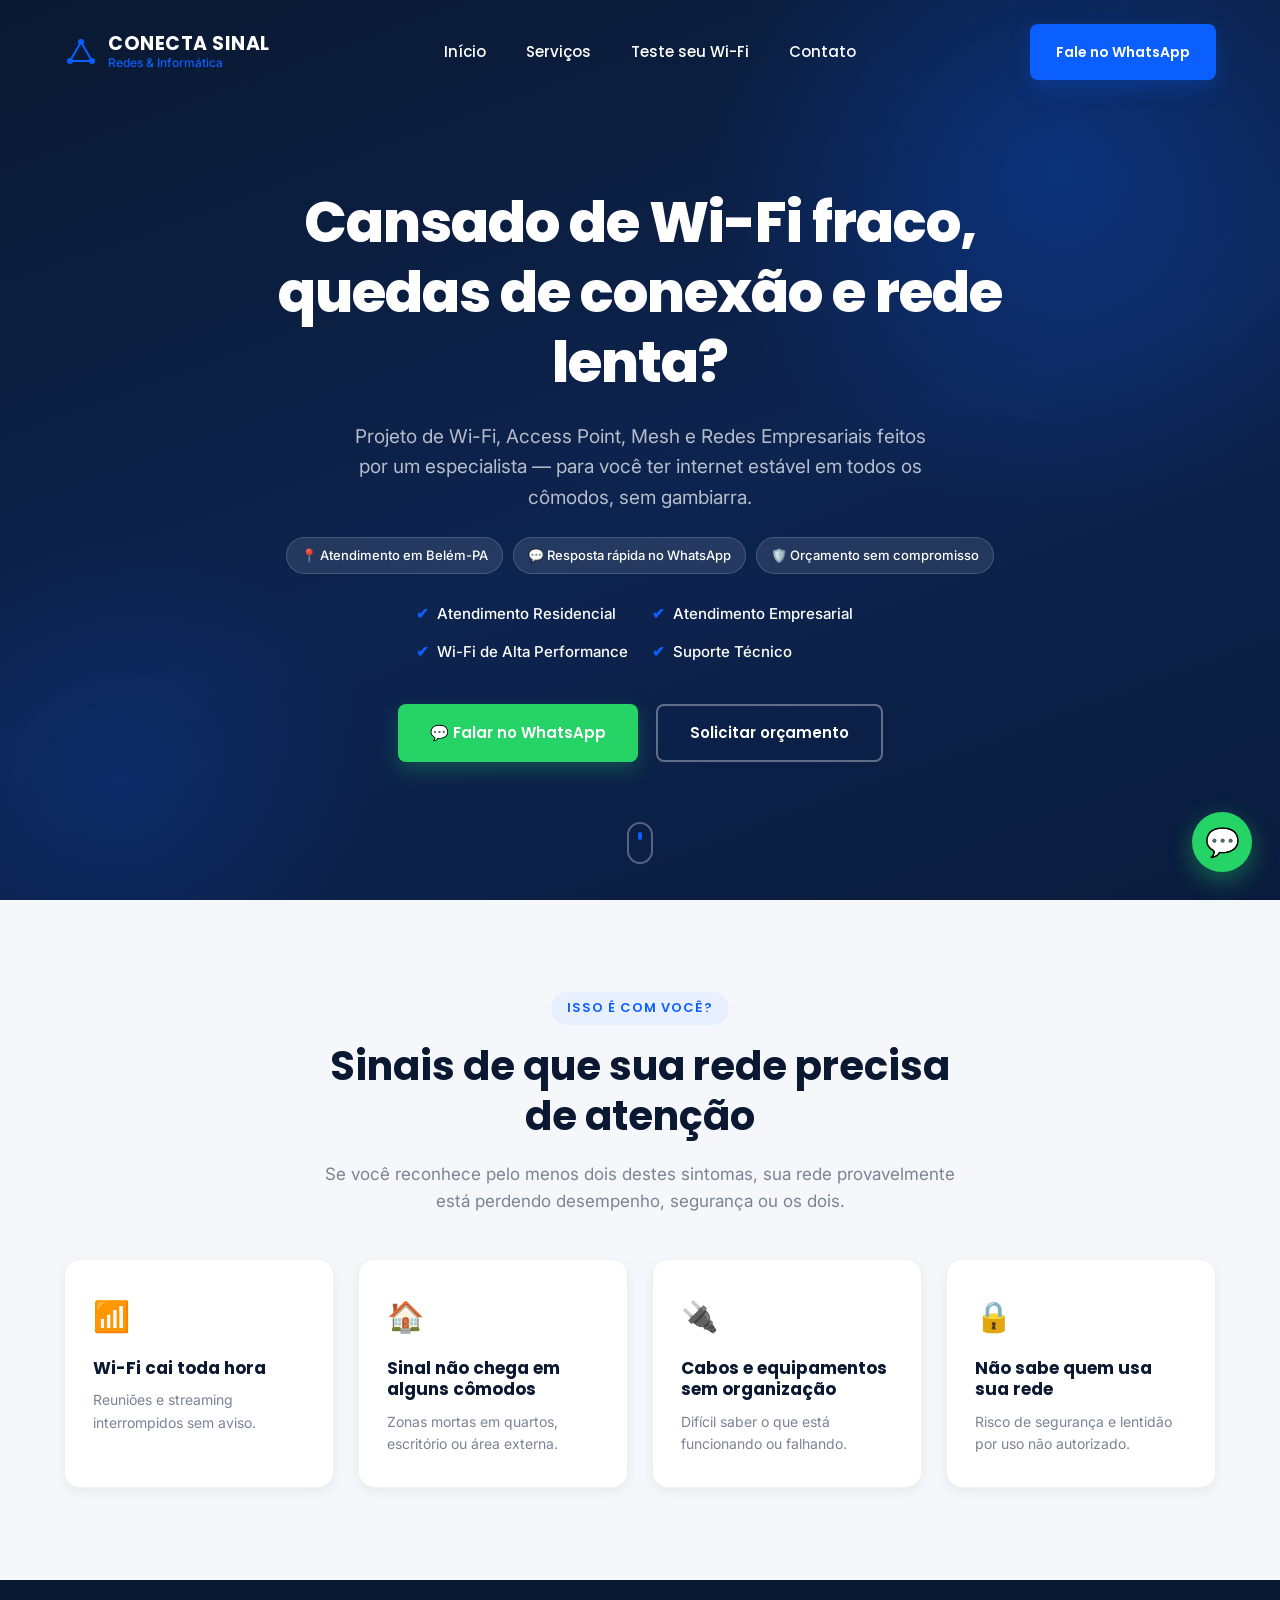
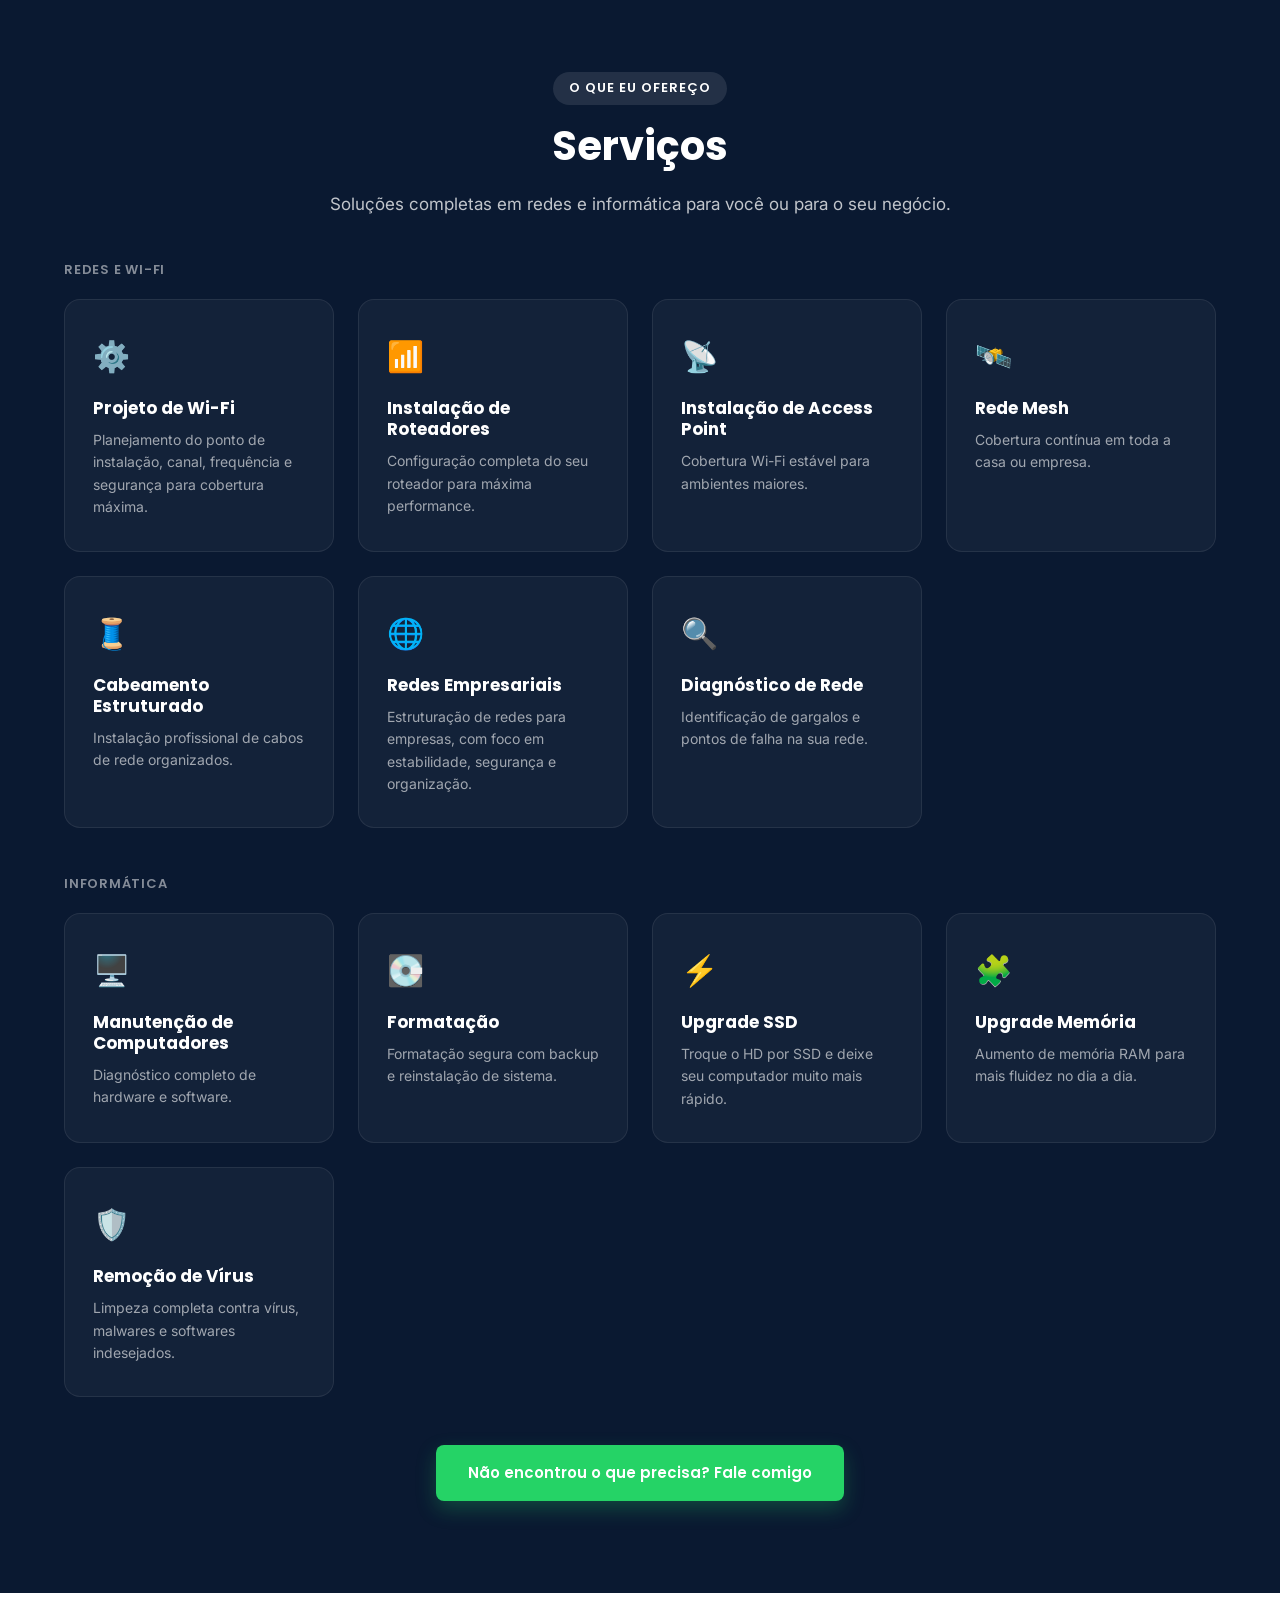
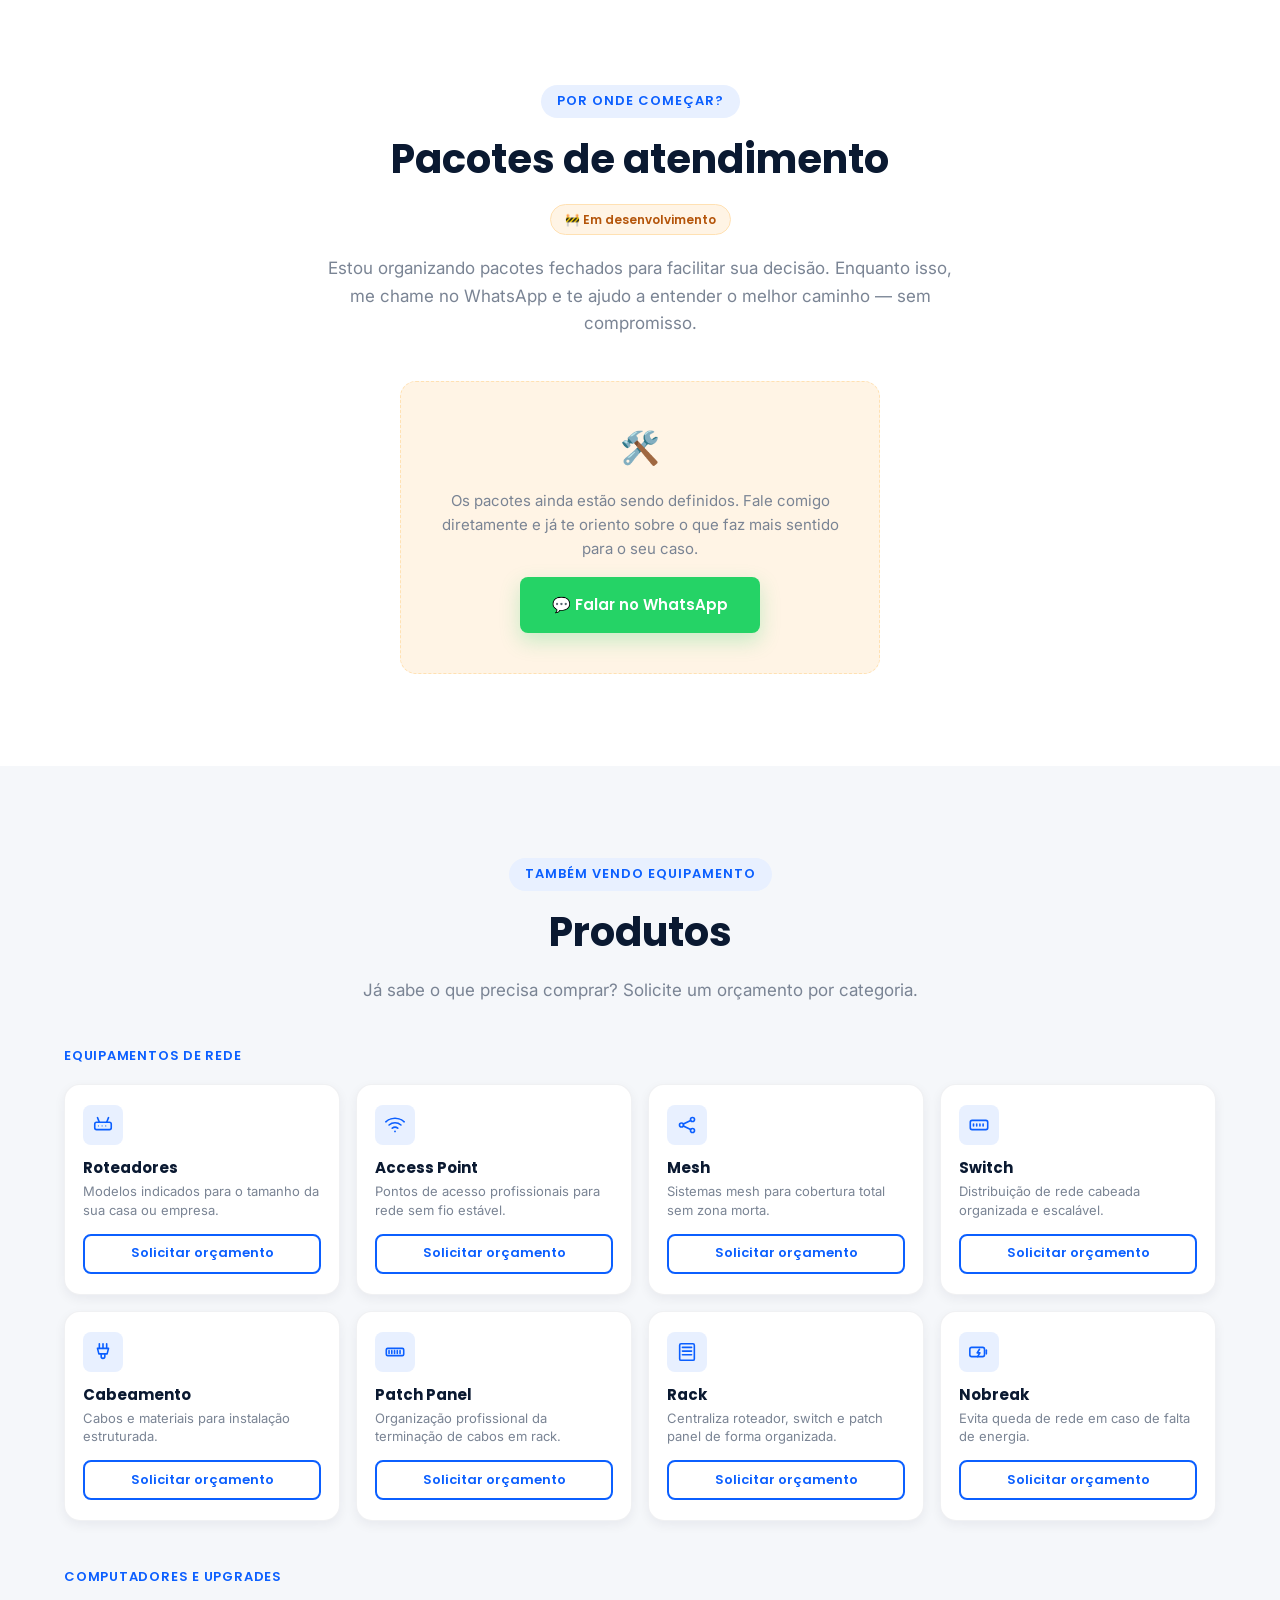
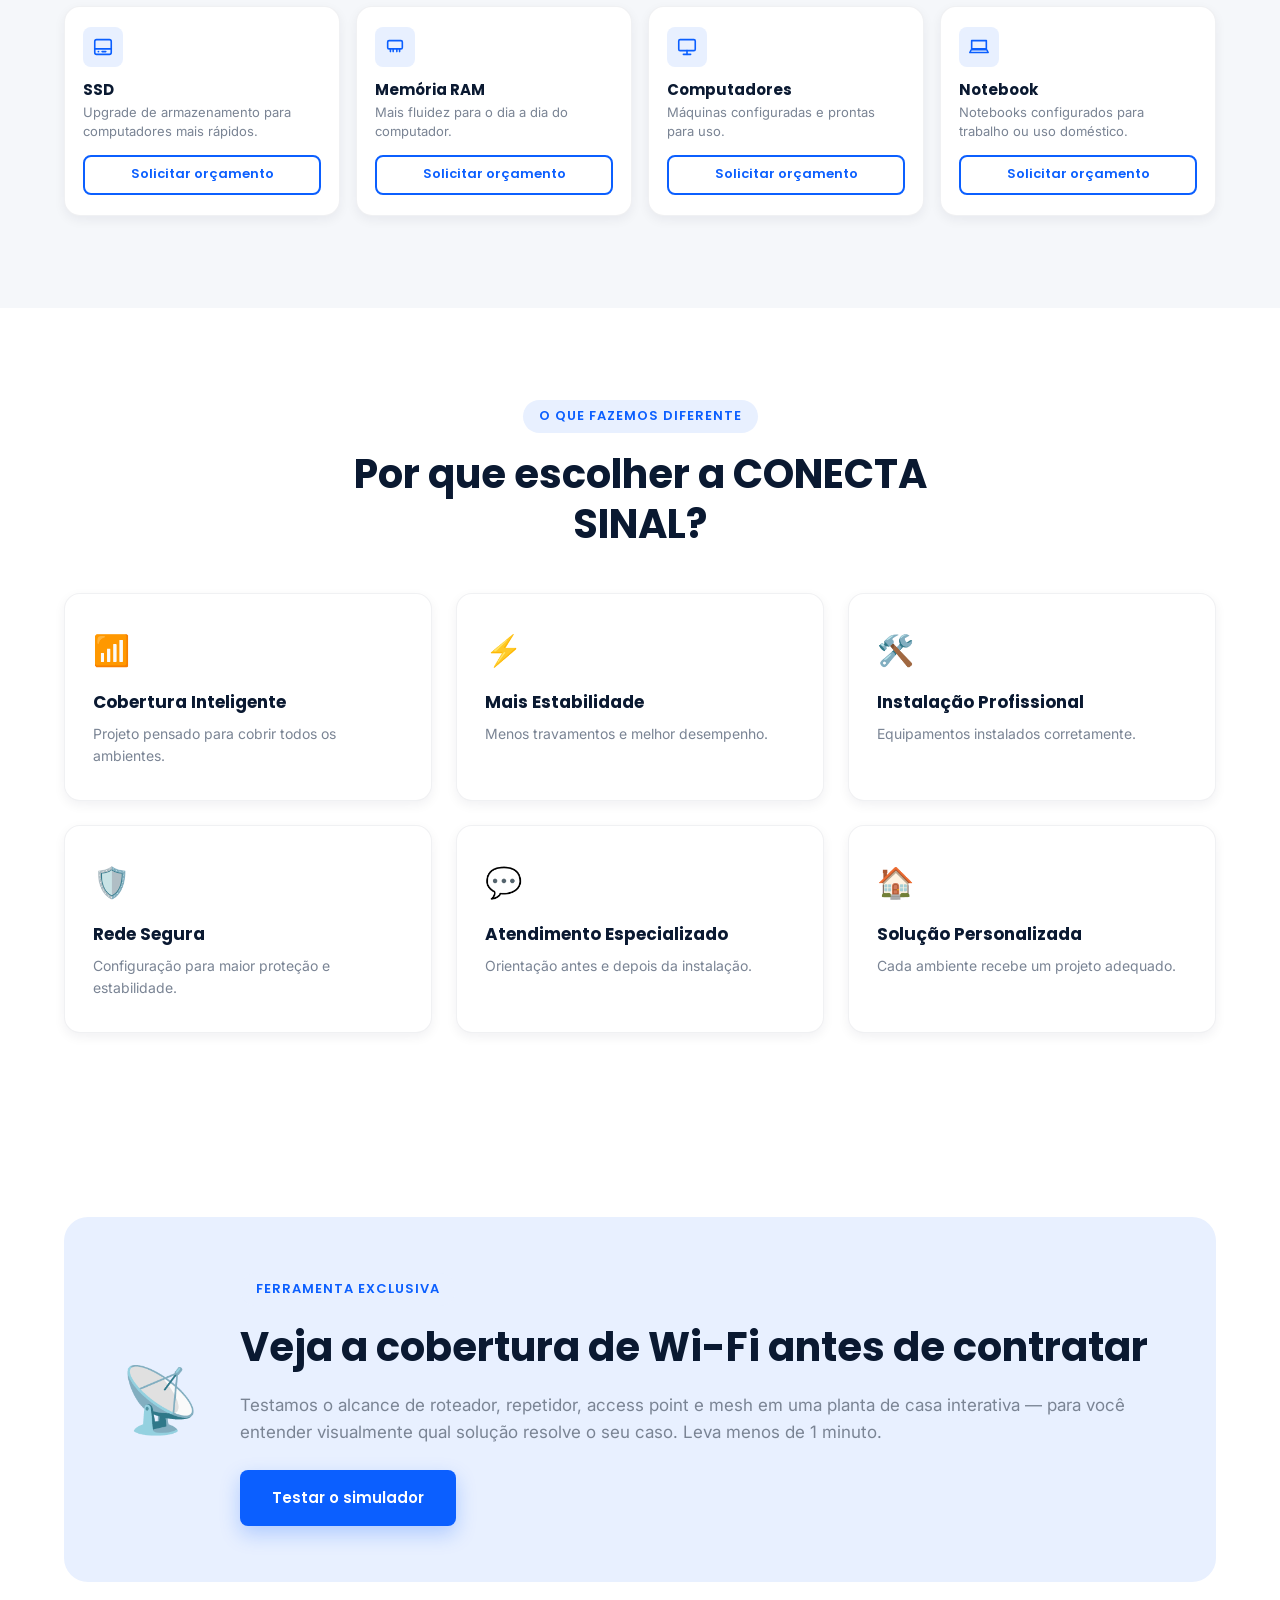
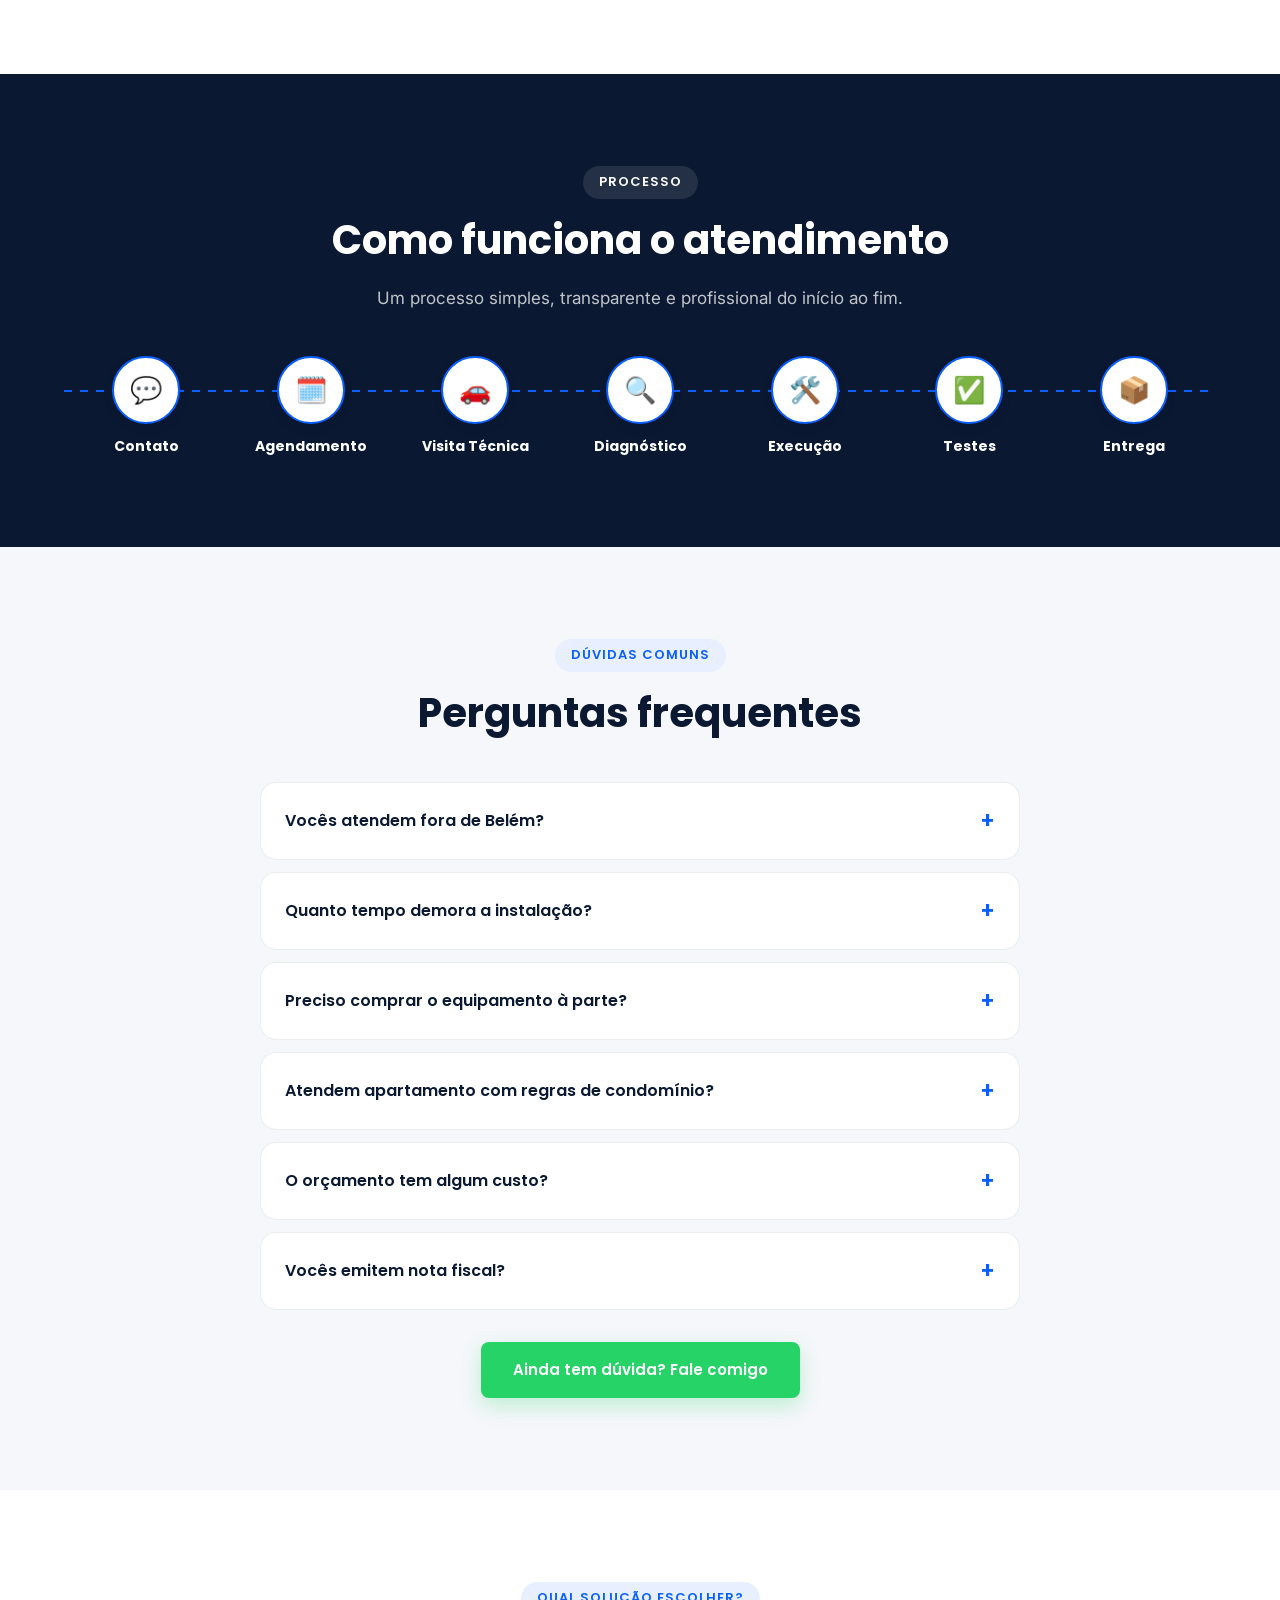
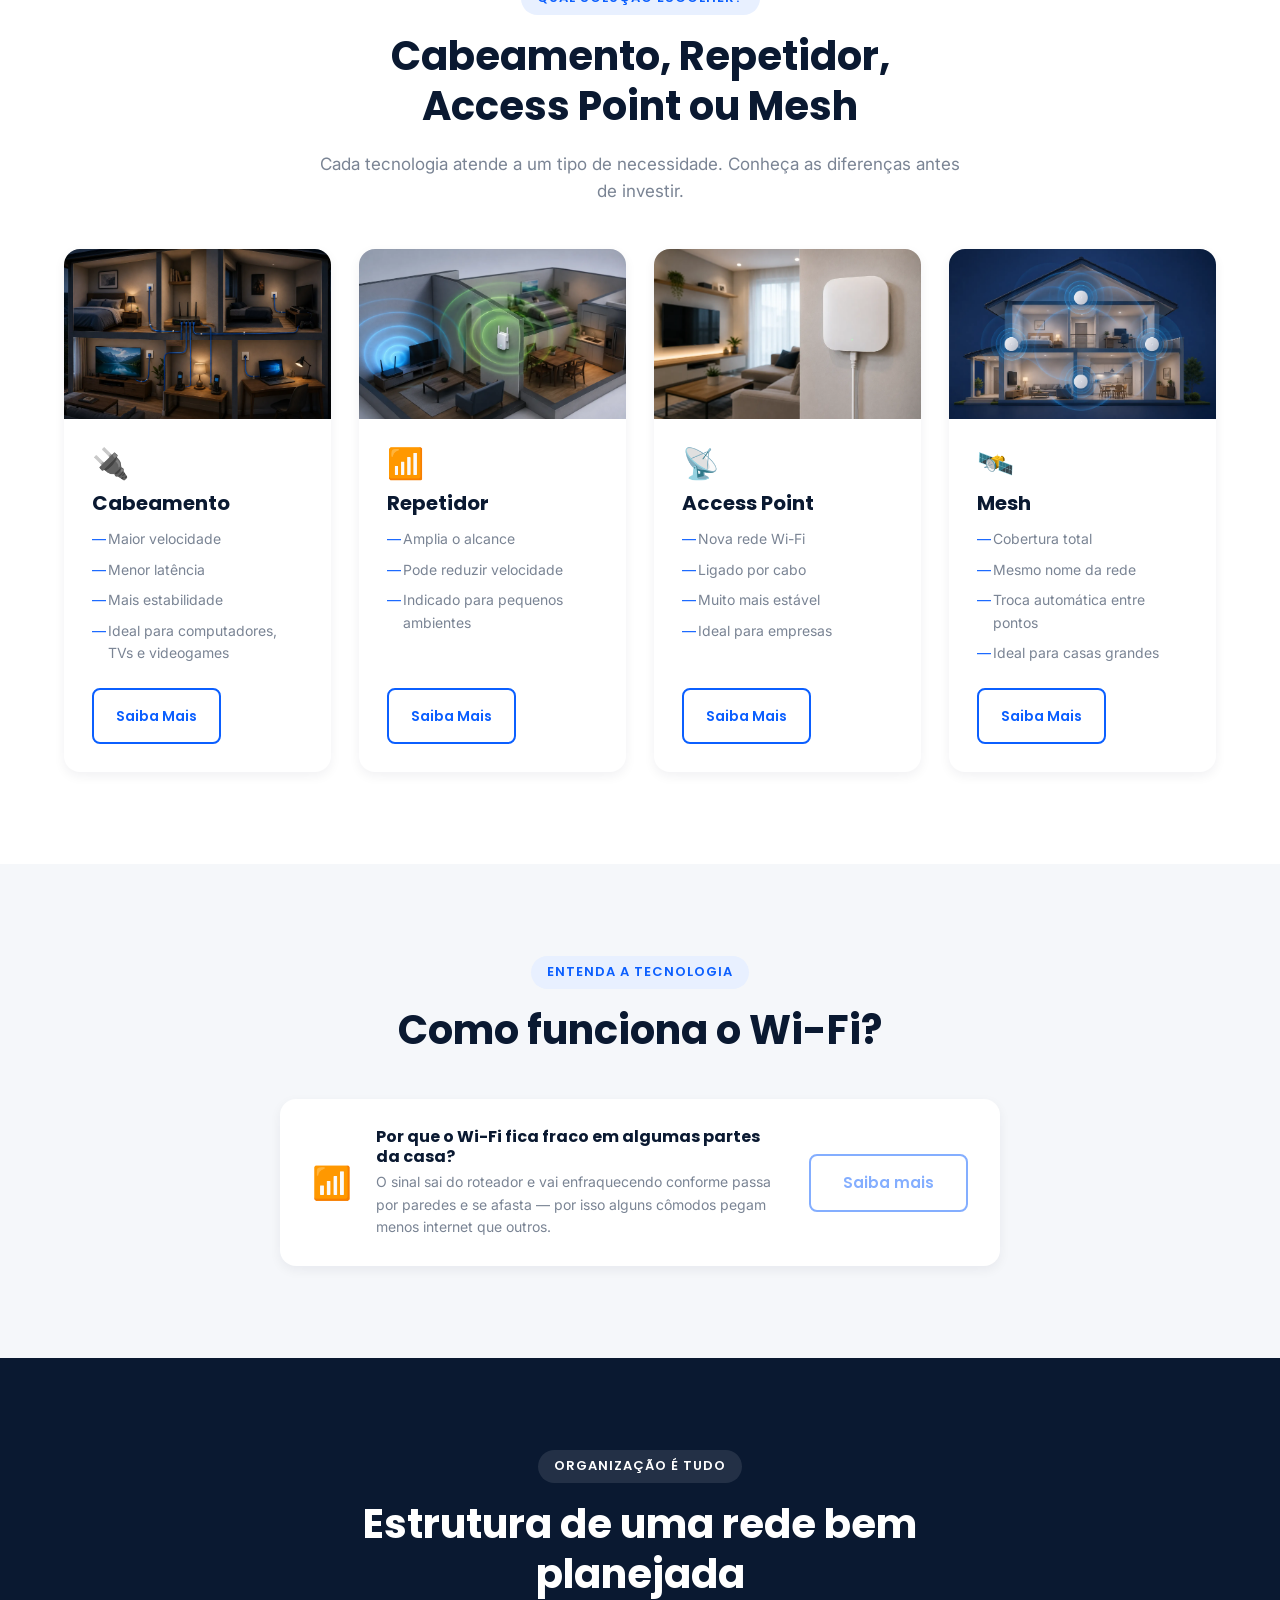
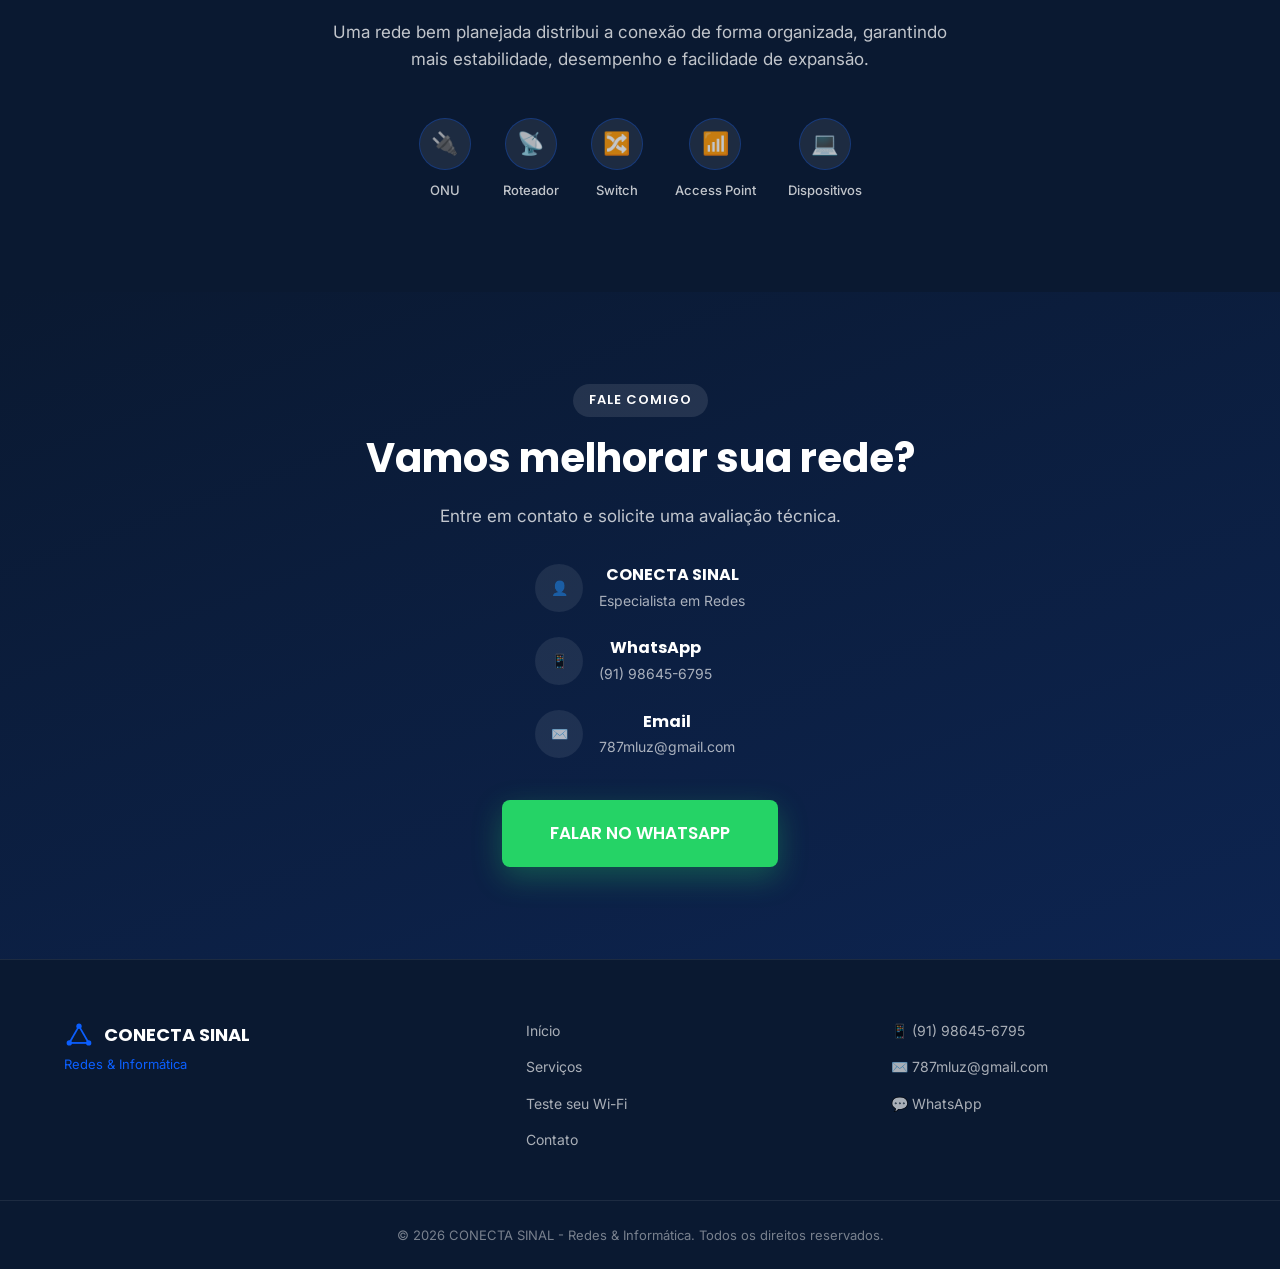
==== index.html @ 0c84793b "Simplifica o texto do card "Como funciona o Wi-Fi" Troca a explicacao tecnica por uma frase direta, " ====
<!DOCTYPE html>
<html lang="pt-BR">
<head>
    <meta charset="UTF-8">
    <meta name="viewport" content="width=device-width, initial-scale=1.0">

    <!-- ===================== SEO BÁSICO ===================== -->
    <title>CONECTA SINAL | Wi-Fi, Redes Empresariais e Cabeamento</title>
    <meta name="description" content="Projeto de Wi-Fi, Access Point, Cabeamento Estruturado, Mesh e Redes Empresariais. Soluções completas em redes e informática para residências e empresas.">
    <meta name="keywords" content="projeto wi-fi, redes empresariais, redes, wi-fi, cabeamento estruturado, access point, mesh, manutenção de computadores, técnico de informática, formatação, upgrade ssd, suporte técnico">
    <meta name="author" content="CONECTA SINAL">
    <link rel="canonical" href="https://matheusluz.com.br/">

    <!-- ===================== OPEN GRAPH ===================== -->
    <meta property="og:type" content="website">
    <meta property="og:title" content="CONECTA SINAL | Redes & Informática">
    <meta property="og:description" content="Redes rápidas, estáveis e seguras. Especialista em Wi-Fi, Cabeamento Estruturado e Manutenção de Computadores.">
    <meta property="og:image" content="img/card-access-point.webp">
    <meta property="og:url" content="https://matheusluz.com.br/">
    <meta property="og:locale" content="pt_BR">

    <!-- ===================== TWITTER CARD ===================== -->
    <meta name="twitter:card" content="summary_large_image">
    <meta name="twitter:title" content="CONECTA SINAL | Redes & Informática">
    <meta name="twitter:description" content="Redes rápidas, estáveis e seguras. Especialista em Wi-Fi, Cabeamento Estruturado e Manutenção de Computadores.">
    <meta name="twitter:image" content="img/card-access-point.webp">

    <!-- ===================== FAVICON ===================== -->
    <link rel="icon" type="image/png" href="img/favicon.png">

    <!-- ===================== FONTES ===================== -->
    <link rel="preconnect" href="https://fonts.googleapis.com">
    <link rel="preconnect" href="https://fonts.gstatic.com" crossorigin>
    <link href="https://fonts.googleapis.com/css2?family=Inter:wght@400;500;600&family=Poppins:wght@500;600;700;800&display=swap" rel="stylesheet">

    <!-- ===================== ESTILOS ===================== -->
    <link rel="stylesheet" href="css/style.css">

    <!-- ===================== SCHEMA.ORG — LOCAL BUSINESS ===================== -->
    <script type="application/ld+json">
    {
        "@context": "https://schema.org",
        "@type": "LocalBusiness",
        "name": "CONECTA SINAL - Redes & Informática",
        "image": "img/card-access-point.webp",
        "description": "Especialista em Redes de Computadores, Wi-Fi, Cabeamento Estruturado e Manutenção de Computadores.",
        "telephone": "+55-91-98645-6795",
        "email": "787mluz@gmail.com",
        "address": {
            "@type": "PostalAddress",
            "addressLocality": "Belém",
            "addressRegion": "PA",
            "addressCountry": "BR"
        },
        "priceRange": "$$",
        "areaServed": "Belém - PA",
        "url": "https://matheusluz.com.br/",
        "hasOfferCatalog": {
            "@type": "OfferCatalog",
            "name": "Serviços",
            "itemListElement": [
                { "@type": "Offer", "itemOffered": { "@type": "Service", "name": "Projeto de Wi-Fi" } },
                { "@type": "Offer", "itemOffered": { "@type": "Service", "name": "Instalação de Access Point" } },
                { "@type": "Offer", "itemOffered": { "@type": "Service", "name": "Cabeamento Estruturado" } },
                { "@type": "Offer", "itemOffered": { "@type": "Service", "name": "Rede Mesh" } },
                { "@type": "Offer", "itemOffered": { "@type": "Service", "name": "Redes Empresariais" } },
                { "@type": "Offer", "itemOffered": { "@type": "Service", "name": "Manutenção de Informática" } }
            ]
        }
    }
    </script>
</head>
<body>

    <!-- ===================== NAVBAR ===================== -->
    <header class="navbar" id="navbar">
        <div class="container navbar__container">
            <a href="#inicio" class="navbar__logo">
                <svg class="navbar__logo-icon" width="34" height="34" viewBox="0 0 34 34" fill="none" xmlns="http://www.w3.org/2000/svg" aria-hidden="true">
                    <circle cx="17" cy="7" r="3" fill="currentColor"/>
                    <circle cx="6" cy="26" r="3" fill="currentColor"/>
                    <circle cx="28" cy="26" r="3" fill="currentColor"/>
                    <line x1="17" y1="7" x2="6" y2="26" stroke="currentColor" stroke-width="2"/>
                    <line x1="17" y1="7" x2="28" y2="26" stroke="currentColor" stroke-width="2"/>
                    <line x1="6" y1="26" x2="28" y2="26" stroke="currentColor" stroke-width="2"/>
                </svg>
                <span class="navbar__logo-text">
                    <span class="navbar__logo-title">CONECTA SINAL</span>
                    <span class="navbar__logo-subtitle">Redes &amp; Informática</span>
                </span>
            </a>

            <nav class="navbar__nav" id="navbar-nav">
                <ul class="navbar__links">
                    <li><a href="#inicio" class="navbar__link">Início</a></li>
                    <li><a href="#servicos" class="navbar__link">Serviços</a></li>
                    <li><a href="simulador-wifi/index.html" target="_blank" rel="noopener" class="navbar__link">Teste seu Wi-Fi</a></li>
                    <li><a href="#contato" class="navbar__link">Contato</a></li>
                </ul>
            </nav>

            <a href="https://wa.me/5591986456795?text=Ol%C3%A1%21%20Vim%20pelo%20site%20da%20CONECTA%20SINAL%20e%20gostaria%20de%20mais%20informa%C3%A7%C3%B5es." target="_blank" rel="noopener" class="btn btn--primary navbar__cta">
                Fale no WhatsApp
            </a>

            <button class="navbar__toggle" id="navbar-toggle" aria-label="Abrir menu" aria-expanded="false">
                <span></span>
                <span></span>
                <span></span>
            </button>
        </div>
    </header>

    <main>

        <!-- ===================== 1. HERO ===================== -->
        <section class="hero" id="inicio">
            <div class="container hero__container">
                <div class="hero__content reveal">
                    <h1 class="hero__title">Cansado de Wi-Fi fraco, quedas de conexão e rede lenta?</h1>
                    <p class="hero__subtitle">
                        Projeto de Wi-Fi, Access Point, Mesh e Redes Empresariais feitos por um
                        especialista — para você ter internet estável em todos os cômodos, sem gambiarra.
                    </p>

                    <ul class="hero__badges">
                        <li>📍 Atendimento em Belém-PA</li>
                        <li>💬 Resposta rápida no WhatsApp</li>
                        <li>🛡️ Orçamento sem compromisso</li>
                    </ul>

                    <ul class="hero__list">
                        <li><span class="icon-check">✔</span> Atendimento Residencial</li>
                        <li><span class="icon-check">✔</span> Atendimento Empresarial</li>
                        <li><span class="icon-check">✔</span> Wi-Fi de Alta Performance</li>
                        <li><span class="icon-check">✔</span> Suporte Técnico</li>
                    </ul>

                    <div class="hero__buttons">
                        <a href="https://wa.me/5591986456795?text=Ol%C3%A1%21%20Vim%20pelo%20site%20e%20gostaria%20de%20solicitar%20um%20or%C3%A7amento%20para%20minha%20rede/Wi-Fi." target="_blank" rel="noopener" class="btn btn--whatsapp">
                            💬 Falar no WhatsApp
                        </a>
                        <a href="https://agenda-pessoal-theta.vercel.app/solicitar-servico" target="_blank" rel="noopener" class="btn btn--outline-light">Solicitar orçamento</a>
                    </div>
                </div>
            </div>

            <div class="hero__scroll-indicator">
                <span></span>
            </div>
        </section>

        <!-- ===================== 2. SINAIS DE QUE SUA REDE PRECISA DE ATENÇÃO ===================== -->
        <section class="section section--gray" id="problemas">
            <div class="container">
                <div class="section__header reveal">
                    <span class="section__tag">Isso é com você?</span>
                    <h2 class="section__title">Sinais de que sua rede precisa de atenção</h2>
                    <p class="section__text">
                        Se você reconhece pelo menos dois destes sintomas, sua rede provavelmente
                        está perdendo desempenho, segurança ou os dois.
                    </p>
                </div>

                <div class="services-grid">
                    <div class="service-card service-card--light reveal">
                        <div class="service-card__icon">📶</div>
                        <h3>Wi-Fi cai toda hora</h3>
                        <p>Reuniões e streaming interrompidos sem aviso.</p>
                    </div>

                    <div class="service-card service-card--light reveal">
                        <div class="service-card__icon">🏠</div>
                        <h3>Sinal não chega em alguns cômodos</h3>
                        <p>Zonas mortas em quartos, escritório ou área externa.</p>
                    </div>

                    <div class="service-card service-card--light reveal">
                        <div class="service-card__icon">🔌</div>
                        <h3>Cabos e equipamentos sem organização</h3>
                        <p>Difícil saber o que está funcionando ou falhando.</p>
                    </div>

                    <div class="service-card service-card--light reveal">
                        <div class="service-card__icon">🔒</div>
                        <h3>Não sabe quem usa sua rede</h3>
                        <p>Risco de segurança e lentidão por uso não autorizado.</p>
                    </div>
                </div>
            </div>
        </section>

        <!-- ===================== 3. SERVIÇOS ===================== -->
        <section class="section section--dark" id="servicos">
            <div class="container">
                <div class="section__header reveal">
                    <span class="section__tag section__tag--light">O que eu ofereço</span>
                    <h2 class="section__title section__title--light">Serviços</h2>
                    <p class="section__text section__text--light">
                        Soluções completas em redes e informática para você ou para o seu negócio.
                    </p>
                </div>

                <h3 class="group-title group-title--light">Redes e Wi-Fi</h3>
                <div class="services-grid">
                    <div class="service-card reveal">
                        <div class="service-card__icon">⚙️</div>
                        <h3>Projeto de Wi-Fi</h3>
                        <p>Planejamento do ponto de instalação, canal, frequência e segurança para cobertura máxima.</p>
                    </div>

                    <div class="service-card reveal">
                        <div class="service-card__icon">📶</div>
                        <h3>Instalação de Roteadores</h3>
                        <p>Configuração completa do seu roteador para máxima performance.</p>
                    </div>

                    <div class="service-card reveal">
                        <div class="service-card__icon">📡</div>
                        <h3>Instalação de Access Point</h3>
                        <p>Cobertura Wi-Fi estável para ambientes maiores.</p>
                    </div>

                    <div class="service-card reveal">
                        <div class="service-card__icon">🛰️</div>
                        <h3>Rede Mesh</h3>
                        <p>Cobertura contínua em toda a casa ou empresa.</p>
                    </div>

                    <div class="service-card reveal">
                        <div class="service-card__icon">🧵</div>
                        <h3>Cabeamento Estruturado</h3>
                        <p>Instalação profissional de cabos de rede organizados.</p>
                    </div>

                    <div class="service-card reveal">
                        <div class="service-card__icon">🌐</div>
                        <h3>Redes Empresariais</h3>
                        <p>Estruturação de redes para empresas, com foco em estabilidade, segurança e organização.</p>
                    </div>

                    <div class="service-card reveal">
                        <div class="service-card__icon">🔍</div>
                        <h3>Diagnóstico de Rede</h3>
                        <p>Identificação de gargalos e pontos de falha na sua rede.</p>
                    </div>
                </div>

                <h3 class="group-title group-title--light">Informática</h3>
                <div class="services-grid">
                    <div class="service-card reveal">
                        <div class="service-card__icon">🖥️</div>
                        <h3>Manutenção de Computadores</h3>
                        <p>Diagnóstico completo de hardware e software.</p>
                    </div>

                    <div class="service-card reveal">
                        <div class="service-card__icon">💽</div>
                        <h3>Formatação</h3>
                        <p>Formatação segura com backup e reinstalação de sistema.</p>
                    </div>

                    <div class="service-card reveal">
                        <div class="service-card__icon">⚡</div>
                        <h3>Upgrade SSD</h3>
                        <p>Troque o HD por SSD e deixe seu computador muito mais rápido.</p>
                    </div>

                    <div class="service-card reveal">
                        <div class="service-card__icon">🧩</div>
                        <h3>Upgrade Memória</h3>
                        <p>Aumento de memória RAM para mais fluidez no dia a dia.</p>
                    </div>

                    <div class="service-card reveal">
                        <div class="service-card__icon">🛡️</div>
                        <h3>Remoção de Vírus</h3>
                        <p>Limpeza completa contra vírus, malwares e softwares indesejados.</p>
                    </div>
                </div>

                <a href="https://wa.me/5591986456795?text=Ol%C3%A1%21%20Vim%20pelo%20site%20da%20CONECTA%20SINAL%20e%20gostaria%20de%20mais%20informa%C3%A7%C3%B5es." target="_blank" rel="noopener" class="btn btn--whatsapp section-cta">Não encontrou o que precisa? Fale comigo</a>
            </div>
        </section>

        <!-- ===================== 4. PACOTES ===================== -->
        <section class="section" id="pacotes">
            <div class="container">
                <div class="section__header reveal">
                    <span class="section__tag">Por onde começar?</span>
                    <h2 class="section__title">Pacotes de atendimento</h2>
                    <span class="badge-wip">🚧 Em desenvolvimento</span>
                    <p class="section__text">
                        Estou organizando pacotes fechados para facilitar sua decisão. Enquanto
                        isso, me chame no WhatsApp e te ajudo a entender o melhor caminho — sem compromisso.
                    </p>
                </div>

                <div class="wip-placeholder reveal">
                    <span class="wip-placeholder__icon">🛠️</span>
                    <p class="wip-placeholder__text">
                        Os pacotes ainda estão sendo definidos. Fale comigo diretamente e já te
                        oriento sobre o que faz mais sentido para o seu caso.
                    </p>
                    <a href="https://wa.me/5591986456795?text=Ol%C3%A1%21%20Vi%20a%20se%C3%A7%C3%A3o%20de%20pacotes%20no%20site%20e%20queria%20entender%20qual%20se%20encaixa%20no%20meu%20caso." target="_blank" rel="noopener" class="btn btn--whatsapp">💬 Falar no WhatsApp</a>
                </div>
            </div>
        </section>

        <!-- ===================== 5. PRODUTOS ===================== -->
        <section class="section section--gray" id="produtos">
            <div class="container">
                <div class="section__header reveal">
                    <span class="section__tag">Também vendo equipamento</span>
                    <h2 class="section__title">Produtos</h2>
                    <p class="section__text">
                        Já sabe o que precisa comprar? Solicite um orçamento por categoria.
                    </p>
                </div>

                <h3 class="group-title">Equipamentos de rede</h3>
                <div class="services-grid products-grid">
                    <div class="service-card service-card--light reveal">
                        <div class="product-icon"><svg viewBox="0 0 24 24" fill="none" stroke="currentColor" stroke-width="1.75" stroke-linecap="round" stroke-linejoin="round" aria-hidden="true"><rect x="3" y="9" width="18" height="8" rx="2"/><line x1="8" y1="9" x2="6" y2="4"/><line x1="16" y1="9" x2="18" y2="4"/><circle cx="7" cy="13" r=".6" fill="currentColor" stroke="none"/><circle cx="11" cy="13" r=".6" fill="currentColor" stroke="none"/><circle cx="15" cy="13" r=".6" fill="currentColor" stroke="none"/></svg></div>
                        <h3>Roteadores</h3>
                        <p>Modelos indicados para o tamanho da sua casa ou empresa.</p>
                        <a href="https://wa.me/5591986456795?text=Ol%C3%A1%21%20Gostaria%20de%20um%20or%C3%A7amento%20para%20Roteadores." target="_blank" rel="noopener" class="btn btn--outline">Solicitar orçamento</a>
                    </div>

                    <div class="service-card service-card--light reveal">
                        <div class="product-icon"><svg viewBox="0 0 24 24" fill="none" stroke="currentColor" stroke-width="1.75" stroke-linecap="round" stroke-linejoin="round" aria-hidden="true"><path d="M2 8.5a15 15 0 0 1 20 0"/><path d="M5.5 12a10 10 0 0 1 13 0"/><path d="M9 15.5a5 5 0 0 1 6 0"/><circle cx="12" cy="19" r="1" fill="currentColor" stroke="none"/></svg></div>
                        <h3>Access Point</h3>
                        <p>Pontos de acesso profissionais para rede sem fio estável.</p>
                        <a href="https://wa.me/5591986456795?text=Ol%C3%A1%21%20Gostaria%20de%20um%20or%C3%A7amento%20para%20Access%20Point." target="_blank" rel="noopener" class="btn btn--outline">Solicitar orçamento</a>
                    </div>

                    <div class="service-card service-card--light reveal">
                        <div class="product-icon"><svg viewBox="0 0 24 24" fill="none" stroke="currentColor" stroke-width="1.75" stroke-linecap="round" stroke-linejoin="round" aria-hidden="true"><circle cx="6" cy="12" r="2.2"/><circle cx="18" cy="6" r="2.2"/><circle cx="18" cy="18" r="2.2"/><line x1="8" y1="11" x2="16" y2="7"/><line x1="8" y1="13" x2="16" y2="17"/></svg></div>
                        <h3>Mesh</h3>
                        <p>Sistemas mesh para cobertura total sem zona morta.</p>
                        <a href="https://wa.me/5591986456795?text=Ol%C3%A1%21%20Gostaria%20de%20um%20or%C3%A7amento%20para%20Mesh." target="_blank" rel="noopener" class="btn btn--outline">Solicitar orçamento</a>
                    </div>

                    <div class="service-card service-card--light reveal">
                        <div class="product-icon"><svg viewBox="0 0 24 24" fill="none" stroke="currentColor" stroke-width="1.75" stroke-linecap="round" stroke-linejoin="round" aria-hidden="true"><rect x="2.5" y="7" width="19" height="10" rx="2"/><line x1="6" y1="11" x2="6" y2="13"/><line x1="9.5" y1="11" x2="9.5" y2="13"/><line x1="13" y1="11" x2="13" y2="13"/><line x1="16.5" y1="11" x2="16.5" y2="13"/></svg></div>
                        <h3>Switch</h3>
                        <p>Distribuição de rede cabeada organizada e escalável.</p>
                        <a href="https://wa.me/5591986456795?text=Ol%C3%A1%21%20Gostaria%20de%20um%20or%C3%A7amento%20para%20Switch." target="_blank" rel="noopener" class="btn btn--outline">Solicitar orçamento</a>
                    </div>

                    <div class="service-card service-card--light reveal">
                        <div class="product-icon"><svg viewBox="0 0 24 24" fill="none" stroke="currentColor" stroke-width="1.75" stroke-linecap="round" stroke-linejoin="round" aria-hidden="true"><path d="M8 3v5M12 3v5M16 3v5"/><path d="M6 8h12l-1.5 6h-9z"/><path d="M10 14v3a2 2 0 0 0 4 0v-3"/></svg></div>
                        <h3>Cabeamento</h3>
                        <p>Cabos e materiais para instalação estruturada.</p>
                        <a href="https://wa.me/5591986456795?text=Ol%C3%A1%21%20Gostaria%20de%20um%20or%C3%A7amento%20para%20Cabeamento." target="_blank" rel="noopener" class="btn btn--outline">Solicitar orçamento</a>
                    </div>

                    <div class="service-card service-card--light reveal">
                        <div class="product-icon"><svg viewBox="0 0 24 24" fill="none" stroke="currentColor" stroke-width="1.75" stroke-linecap="round" stroke-linejoin="round" aria-hidden="true"><rect x="2.5" y="8" width="19" height="8" rx="1.5"/><line x1="5.5" y1="10.5" x2="5.5" y2="13.5"/><line x1="8.5" y1="10.5" x2="8.5" y2="13.5"/><line x1="11.5" y1="10.5" x2="11.5" y2="13.5"/><line x1="14.5" y1="10.5" x2="14.5" y2="13.5"/><line x1="17.5" y1="10.5" x2="17.5" y2="13.5"/></svg></div>
                        <h3>Patch Panel</h3>
                        <p>Organização profissional da terminação de cabos em rack.</p>
                        <a href="https://wa.me/5591986456795?text=Ol%C3%A1%21%20Gostaria%20de%20um%20or%C3%A7amento%20para%20Patch%20Panel." target="_blank" rel="noopener" class="btn btn--outline">Solicitar orçamento</a>
                    </div>

                    <div class="service-card service-card--light reveal">
                        <div class="product-icon"><svg viewBox="0 0 24 24" fill="none" stroke="currentColor" stroke-width="1.75" stroke-linecap="round" stroke-linejoin="round" aria-hidden="true"><rect x="4" y="3" width="16" height="18" rx="1.5"/><line x1="7" y1="7" x2="17" y2="7"/><line x1="7" y1="11" x2="17" y2="11"/><line x1="7" y1="15" x2="17" y2="15"/></svg></div>
                        <h3>Rack</h3>
                        <p>Centraliza roteador, switch e patch panel de forma organizada.</p>
                        <a href="https://wa.me/5591986456795?text=Ol%C3%A1%21%20Gostaria%20de%20um%20or%C3%A7amento%20para%20Rack." target="_blank" rel="noopener" class="btn btn--outline">Solicitar orçamento</a>
                    </div>

                    <div class="service-card service-card--light reveal">
                        <div class="product-icon"><svg viewBox="0 0 24 24" fill="none" stroke="currentColor" stroke-width="1.75" stroke-linecap="round" stroke-linejoin="round" aria-hidden="true"><rect x="2" y="7" width="16" height="10" rx="2"/><line x1="20" y1="10" x2="20" y2="14"/><path d="M12.5 9l-2.5 4h3l-2.5 4"/></svg></div>
                        <h3>Nobreak</h3>
                        <p>Evita queda de rede em caso de falta de energia.</p>
                        <a href="https://wa.me/5591986456795?text=Ol%C3%A1%21%20Gostaria%20de%20um%20or%C3%A7amento%20para%20Nobreak." target="_blank" rel="noopener" class="btn btn--outline">Solicitar orçamento</a>
                    </div>
                </div>

                <h3 class="group-title">Computadores e upgrades</h3>
                <div class="services-grid products-grid">
                    <div class="service-card service-card--light reveal">
                        <div class="product-icon"><svg viewBox="0 0 24 24" fill="none" stroke="currentColor" stroke-width="1.75" stroke-linecap="round" stroke-linejoin="round" aria-hidden="true"><rect x="3" y="4" width="18" height="16" rx="2"/><line x1="3" y1="14" x2="21" y2="14"/><circle cx="7" cy="17" r="1" fill="currentColor" stroke="none"/><line x1="11" y1="17" x2="15" y2="17"/></svg></div>
                        <h3>SSD</h3>
                        <p>Upgrade de armazenamento para computadores mais rápidos.</p>
                        <a href="https://wa.me/5591986456795?text=Ol%C3%A1%21%20Gostaria%20de%20um%20or%C3%A7amento%20para%20SSD." target="_blank" rel="noopener" class="btn btn--outline">Solicitar orçamento</a>
                    </div>

                    <div class="service-card service-card--light reveal">
                        <div class="product-icon"><svg viewBox="0 0 24 24" fill="none" stroke="currentColor" stroke-width="1.75" stroke-linecap="round" stroke-linejoin="round" aria-hidden="true"><rect x="4" y="5" width="16" height="9" rx="1.5"/><line x1="7" y1="14" x2="7" y2="17"/><line x1="10" y1="14" x2="10" y2="17"/><line x1="14" y1="14" x2="14" y2="17"/><line x1="17" y1="14" x2="17" y2="17"/></svg></div>
                        <h3>Memória RAM</h3>
                        <p>Mais fluidez para o dia a dia do computador.</p>
                        <a href="https://wa.me/5591986456795?text=Ol%C3%A1%21%20Gostaria%20de%20um%20or%C3%A7amento%20para%20Mem%C3%B3ria%20RAM." target="_blank" rel="noopener" class="btn btn--outline">Solicitar orçamento</a>
                    </div>

                    <div class="service-card service-card--light reveal">
                        <div class="product-icon"><svg viewBox="0 0 24 24" fill="none" stroke="currentColor" stroke-width="1.75" stroke-linecap="round" stroke-linejoin="round" aria-hidden="true"><rect x="3" y="4" width="18" height="12" rx="1.5"/><line x1="8" y1="20" x2="16" y2="20"/><line x1="12" y1="16" x2="12" y2="20"/></svg></div>
                        <h3>Computadores</h3>
                        <p>Máquinas configuradas e prontas para uso.</p>
                        <a href="https://wa.me/5591986456795?text=Ol%C3%A1%21%20Gostaria%20de%20um%20or%C3%A7amento%20para%20Computadores." target="_blank" rel="noopener" class="btn btn--outline">Solicitar orçamento</a>
                    </div>

                    <div class="service-card service-card--light reveal">
                        <div class="product-icon"><svg viewBox="0 0 24 24" fill="none" stroke="currentColor" stroke-width="1.75" stroke-linecap="round" stroke-linejoin="round" aria-hidden="true"><path d="M4 5h16v9H4z"/><path d="M2 18h20l-1.5-3h-17z"/></svg></div>
                        <h3>Notebook</h3>
                        <p>Notebooks configurados para trabalho ou uso doméstico.</p>
                        <a href="https://wa.me/5591986456795?text=Ol%C3%A1%21%20Gostaria%20de%20um%20or%C3%A7amento%20para%20Notebook." target="_blank" rel="noopener" class="btn btn--outline">Solicitar orçamento</a>
                    </div>
                </div>
            </div>
        </section>

        <!-- ===================== 6. DIFERENCIAIS ===================== -->
        <section class="section" id="diferenciais">
            <div class="container">
                <div class="section__header reveal">
                    <span class="section__tag">O que fazemos diferente</span>
                    <h2 class="section__title">Por que escolher a CONECTA SINAL?</h2>
                </div>

                <div class="services-grid services-grid--3">
                    <div class="service-card service-card--light reveal">
                        <div class="service-card__icon">📶</div>
                        <h3>Cobertura Inteligente</h3>
                        <p>Projeto pensado para cobrir todos os ambientes.</p>
                    </div>

                    <div class="service-card service-card--light reveal">
                        <div class="service-card__icon">⚡</div>
                        <h3>Mais Estabilidade</h3>
                        <p>Menos travamentos e melhor desempenho.</p>
                    </div>

                    <div class="service-card service-card--light reveal">
                        <div class="service-card__icon">🛠️</div>
                        <h3>Instalação Profissional</h3>
                        <p>Equipamentos instalados corretamente.</p>
                    </div>

                    <div class="service-card service-card--light reveal">
                        <div class="service-card__icon">🛡️</div>
                        <h3>Rede Segura</h3>
                        <p>Configuração para maior proteção e estabilidade.</p>
                    </div>

                    <div class="service-card service-card--light reveal">
                        <div class="service-card__icon">💬</div>
                        <h3>Atendimento Especializado</h3>
                        <p>Orientação antes e depois da instalação.</p>
                    </div>

                    <div class="service-card service-card--light reveal">
                        <div class="service-card__icon">🏠</div>
                        <h3>Solução Personalizada</h3>
                        <p>Cada ambiente recebe um projeto adequado.</p>
                    </div>
                </div>
            </div>
        </section>

        <!-- ===================== 7. TESTE SEU WI-FI (VITRINE DO SIMULADOR) ===================== -->
        <!-- A ferramenta em si vive em simulador-wifi/ e não foi alterada. -->
        <section class="section" id="teste-wifi">
            <div class="container">
                <div class="simulator-banner reveal">
                    <div class="simulator-banner__icon">📡</div>
                    <div class="simulator-banner__content">
                        <span class="section__tag">Ferramenta exclusiva</span>
                        <h2 class="section__title">Veja a cobertura de Wi-Fi antes de contratar</h2>
                        <p class="section__text">
                            Testamos o alcance de roteador, repetidor, access point e mesh em uma
                            planta de casa interativa — para você entender visualmente qual solução
                            resolve o seu caso. Leva menos de 1 minuto.
                        </p>
                        <a href="simulador-wifi/index.html" target="_blank" rel="noopener" class="btn btn--primary">Testar o simulador</a>
                    </div>
                </div>
            </div>
        </section>

        <!-- ===================== 8. COMO FUNCIONA O ATENDIMENTO ===================== -->
        <section class="section section--dark" id="atendimento">
            <div class="container">
                <div class="section__header reveal">
                    <span class="section__tag section__tag--light">Processo</span>
                    <h2 class="section__title section__title--light">Como funciona o atendimento</h2>
                    <p class="section__text section__text--light">Um processo simples, transparente e profissional do início ao fim.</p>
                </div>

                <div class="timeline">
                    <div class="timeline__item reveal">
                        <div class="timeline__icon">💬</div>
                        <h3>Contato</h3>
                    </div>
                    <div class="timeline__item reveal">
                        <div class="timeline__icon">🗓️</div>
                        <h3>Agendamento</h3>
                    </div>
                    <div class="timeline__item reveal">
                        <div class="timeline__icon">🚗</div>
                        <h3>Visita Técnica</h3>
                    </div>
                    <div class="timeline__item reveal">
                        <div class="timeline__icon">🔍</div>
                        <h3>Diagnóstico</h3>
                    </div>
                    <div class="timeline__item reveal">
                        <div class="timeline__icon">🛠️</div>
                        <h3>Execução</h3>
                    </div>
                    <div class="timeline__item reveal">
                        <div class="timeline__icon">✅</div>
                        <h3>Testes</h3>
                    </div>
                    <div class="timeline__item reveal">
                        <div class="timeline__icon">📦</div>
                        <h3>Entrega</h3>
                    </div>
                </div>
            </div>
        </section>

        <!-- ===================== 9. PERGUNTAS FREQUENTES ===================== -->
        <section class="section section--gray" id="faq">
            <div class="container">
                <div class="section__header reveal">
                    <span class="section__tag">Dúvidas comuns</span>
                    <h2 class="section__title">Perguntas frequentes</h2>
                </div>

                <div class="faq-list reveal">
                    <details class="faq-item">
                        <summary>Vocês atendem fora de Belém?</summary>
                        <p>Atendo Belém e região. Me chame no WhatsApp informando seu bairro ou cidade que confirmo o atendimento para o seu endereço.</p>
                    </details>

                    <details class="faq-item">
                        <summary>Quanto tempo demora a instalação?</summary>
                        <p>O prazo varia conforme o tamanho do projeto. No diagnóstico inicial você recebe uma estimativa exata para o seu caso.</p>
                    </details>

                    <details class="faq-item">
                        <summary>Preciso comprar o equipamento à parte?</summary>
                        <p>Depende do pacote escolhido. No orçamento, deixo claro o que está incluso e o que é opcional, sem surpresas.</p>
                    </details>

                    <details class="faq-item">
                        <summary>Atendem apartamento com regras de condomínio?</summary>
                        <p>Sim — coordeno com a portaria ou síndico quando necessário para a visita e a instalação.</p>
                    </details>

                    <details class="faq-item">
                        <summary>O orçamento tem algum custo?</summary>
                        <p>Não, a avaliação inicial é sem compromisso.</p>
                    </details>

                    <details class="faq-item">
                        <summary>Vocês emitem nota fiscal?</summary>
                        <p>Consulte a emissão de nota fiscal diretamente comigo no momento do orçamento.</p>
                    </details>
                </div>

                <a href="https://wa.me/5591986456795?text=Ol%C3%A1%21%20Ainda%20tenho%20uma%20d%C3%BAvida%20que%20n%C3%A3o%20estava%20no%20site." target="_blank" rel="noopener" class="btn btn--whatsapp section-cta" style="margin-top:32px;">Ainda tem dúvida? Fale comigo</a>
            </div>
        </section>

        <!-- ===================== 12. CABEAMENTO x REPETIDOR x ACCESS POINT x MESH ===================== -->
        <section class="section" id="comparativo">
            <div class="container">
                <div class="section__header reveal">
                    <span class="section__tag">Qual solução escolher?</span>
                    <h2 class="section__title">Cabeamento, Repetidor, Access Point ou Mesh</h2>
                    <p class="section__text">
                        Cada tecnologia atende a um tipo de necessidade. Conheça as diferenças antes de investir.
                    </p>
                </div>

                <div class="compare-grid">

                    <article class="compare-card reveal">
                        <div class="compare-card__image">
                            <img src="img/card-cabeamento.webp" alt="Cabeamento de rede estruturado distribuído pelos cômodos da casa" width="1536" height="1024" loading="lazy">
                        </div>
                        <div class="compare-card__icon">🔌</div>
                        <h3 class="compare-card__title">Cabeamento</h3>
                        <ul class="compare-card__list">
                            <li>Maior velocidade</li>
                            <li>Menor latência</li>
                            <li>Mais estabilidade</li>
                            <li>Ideal para computadores, TVs e videogames</li>
                        </ul>
                        <button type="button" class="btn btn--outline compare-card__btn" data-modal-target="cabeamento">Saiba Mais</button>
                    </article>

                    <article class="compare-card reveal">
                        <div class="compare-card__image">
                            <img src="img/card-repetidor.webp" alt="Repetidor de sinal Wi-Fi ampliando a cobertura pela casa" width="1536" height="1024" loading="lazy">
                        </div>
                        <div class="compare-card__icon">📶</div>
                        <h3 class="compare-card__title">Repetidor</h3>
                        <ul class="compare-card__list">
                            <li>Amplia o alcance</li>
                            <li>Pode reduzir velocidade</li>
                            <li>Indicado para pequenos ambientes</li>
                        </ul>
                        <button type="button" class="btn btn--outline compare-card__btn" data-modal-target="repetidor">Saiba Mais</button>
                    </article>

                    <article class="compare-card reveal">
                        <div class="compare-card__image">
                            <img src="img/card-access-point.webp" alt="Access Point profissional instalado na parede" width="1536" height="1024" loading="lazy">
                        </div>
                        <div class="compare-card__icon">📡</div>
                        <h3 class="compare-card__title">Access Point</h3>
                        <ul class="compare-card__list">
                            <li>Nova rede Wi-Fi</li>
                            <li>Ligado por cabo</li>
                            <li>Muito mais estável</li>
                            <li>Ideal para empresas</li>
                        </ul>
                        <button type="button" class="btn btn--outline compare-card__btn" data-modal-target="access-point">Saiba Mais</button>
                    </article>

                    <article class="compare-card reveal">
                        <div class="compare-card__image">
                            <img src="img/card-mesh.webp" alt="Sistema de rede Mesh cobrindo toda a casa com múltiplos pontos" width="1536" height="1024" loading="lazy">
                        </div>
                        <div class="compare-card__icon">🛰️</div>
                        <h3 class="compare-card__title">Mesh</h3>
                        <ul class="compare-card__list">
                            <li>Cobertura total</li>
                            <li>Mesmo nome da rede</li>
                            <li>Troca automática entre pontos</li>
                            <li>Ideal para casas grandes</li>
                        </ul>
                        <button type="button" class="btn btn--outline compare-card__btn" data-modal-target="mesh">Saiba Mais</button>
                    </article>

                </div>
            </div>
        </section>

        <!-- ===================== 13. COMO FUNCIONA O WI-FI ===================== -->
        <section class="section section--gray" id="wifi">
            <div class="container">
                <div class="section__header reveal">
                    <span class="section__tag">Entenda a tecnologia</span>
                    <h2 class="section__title">Como funciona o Wi-Fi?</h2>
                </div>

                <div class="edu-card reveal">
                    <div class="edu-card__icon">📶</div>
                    <div class="edu-card__content">
                        <h3>Por que o Wi-Fi fica fraco em algumas partes da casa?</h3>
                        <p>O sinal sai do roteador e vai enfraquecendo conforme passa por paredes e se afasta — por isso alguns cômodos pegam menos internet que outros.</p>
                    </div>
                    <button type="button" class="btn btn--outline edu-card__btn" disabled title="Conteúdo completo em breve, no blog">Saiba mais</button>
                </div>
            </div>
        </section>

        <!-- ===================== 14. ESTRUTURA DE UMA REDE ===================== -->
        <section class="section section--dark" id="estrutura">
            <div class="container">
                <div class="section__header reveal">
                    <span class="section__tag section__tag--light">Organização é tudo</span>
                    <h2 class="section__title section__title--light">Estrutura de uma rede bem planejada</h2>
                    <p class="section__text section__text--light">
                        Uma rede bem planejada distribui a conexão de forma organizada, garantindo mais
                        estabilidade, desempenho e facilidade de expansão.
                    </p>
                </div>

                <ul class="structure-icons reveal">
                    <li><span class="structure-icons__icon">🔌</span>ONU</li>
                    <li><span class="structure-icons__icon">📡</span>Roteador</li>
                    <li><span class="structure-icons__icon">🔀</span>Switch</li>
                    <li><span class="structure-icons__icon">📶</span>Access Point</li>
                    <li><span class="structure-icons__icon">💻</span>Dispositivos</li>
                </ul>
            </div>
        </section>

        <!-- ===================== 15. CONTATO ===================== -->
        <section class="section contact" id="contato">
            <div class="container contact__container">
                <div class="contact__content reveal">
                    <span class="section__tag section__tag--light">Fale comigo</span>
                    <h2 class="section__title section__title--light">Vamos melhorar sua rede?</h2>
                    <p class="section__text section__text--light">
                        Entre em contato e solicite uma avaliação técnica.
                    </p>

                    <ul class="contact__info">
                        <li>
                            <span class="contact__info-icon">👤</span>
                            <div>
                                <strong>CONECTA SINAL</strong>
                                <span>Especialista em Redes</span>
                            </div>
                        </li>
                        <li>
                            <span class="contact__info-icon">📱</span>
                            <div>
                                <strong>WhatsApp</strong>
                                <span>(91) 98645-6795</span>
                            </div>
                        </li>
                        <li>
                            <span class="contact__info-icon">✉️</span>
                            <div>
                                <strong>Email</strong>
                                <span>787mluz@gmail.com</span>
                            </div>
                        </li>
                    </ul>

                    <a href="https://wa.me/5591986456795?text=Ol%C3%A1%21%20Vim%20pelo%20site%20da%20CONECTA%20SINAL%20e%20gostaria%20de%20solicitar%20uma%20avalia%C3%A7%C3%A3o%20t%C3%A9cnica%20da%20minha%20rede." target="_blank" rel="noopener" class="btn btn--whatsapp-lg">
                        FALAR NO WHATSAPP
                    </a>
                </div>
            </div>
        </section>

    </main>

    <!-- ===================== RODAPÉ ===================== -->
    <footer class="footer">
        <div class="container footer__container">
            <div class="footer__brand">
                <div class="footer__brand-row">
                    <svg class="footer__logo-icon" width="30" height="30" viewBox="0 0 34 34" fill="none" xmlns="http://www.w3.org/2000/svg" aria-hidden="true">
                        <circle cx="17" cy="7" r="3" fill="currentColor"/>
                        <circle cx="6" cy="26" r="3" fill="currentColor"/>
                        <circle cx="28" cy="26" r="3" fill="currentColor"/>
                        <line x1="17" y1="7" x2="6" y2="26" stroke="currentColor" stroke-width="2"/>
                        <line x1="17" y1="7" x2="28" y2="26" stroke="currentColor" stroke-width="2"/>
                        <line x1="6" y1="26" x2="28" y2="26" stroke="currentColor" stroke-width="2"/>
                    </svg>
                    <span class="footer__logo">CONECTA SINAL</span>
                </div>
                <span class="footer__logo-subtitle">Redes &amp; Informática</span>
            </div>

            <nav class="footer__links">
                <a href="#inicio">Início</a>
                <a href="#servicos">Serviços</a>
                <a href="simulador-wifi/index.html" target="_blank" rel="noopener">Teste seu Wi-Fi</a>
                <a href="#contato">Contato</a>
            </nav>

            <div class="footer__contact">
                <a href="tel:+5591986456795">📱 (91) 98645-6795</a>
                <a href="mailto:787mluz@gmail.com">✉️ 787mluz@gmail.com</a>
                <a href="https://wa.me/5591986456795?text=Ol%C3%A1%21%20Vim%20pelo%20site%20da%20CONECTA%20SINAL%20e%20gostaria%20de%20mais%20informa%C3%A7%C3%B5es." target="_blank" rel="noopener">💬 WhatsApp</a>
            </div>
        </div>

        <div class="footer__bottom">
            <p>&copy; <span id="current-year"></span> CONECTA SINAL - Redes &amp; Informática. Todos os direitos reservados.</p>
        </div>
    </footer>

    <!-- ===================== BOTÃO FLUTUANTE WHATSAPP ===================== -->
    <a href="https://wa.me/5591986456795?text=Ol%C3%A1%21%20Vim%20pelo%20site%20da%20CONECTA%20SINAL%20e%20gostaria%20de%20mais%20informa%C3%A7%C3%B5es." target="_blank" rel="noopener" class="whatsapp-float" aria-label="Falar no WhatsApp">
        💬
    </a>

    <!-- ===================== MODAL "SAIBA MAIS" (EQUIPAMENTOS) ===================== -->
    <div class="equipment-modal" id="equipment-modal" hidden>
        <div class="equipment-modal__overlay" id="equipment-modal-overlay"></div>
        <div class="equipment-modal__box" role="dialog" aria-modal="true" aria-labelledby="equipment-modal-title">
            <button type="button" class="equipment-modal__close" id="equipment-modal-close" aria-label="Fechar">✕</button>
            <div class="equipment-modal__icon" id="equipment-modal-icon"></div>
            <h3 class="equipment-modal__title" id="equipment-modal-title"></h3>
            <p class="equipment-modal__intro" id="equipment-modal-intro"></p>
            <ul class="equipment-modal__points" id="equipment-modal-points"></ul>
            <div class="equipment-modal__importance">
                <strong>Por que isso importa:</strong>
                <p id="equipment-modal-importance"></p>
            </div>
            <a href="https://wa.me/5591986456795" target="_blank" rel="noopener" class="btn btn--whatsapp equipment-modal__cta" id="equipment-modal-cta">Falar com um especialista</a>
        </div>
    </div>

    <!-- ===================== SCRIPT ===================== -->
    <script src="js/script.js"></script>
</body>
</html>
---- css/style.css ----
/* =========================================================================
   MATHEUS LUZ - REDES & INFORMÁTICA
   Folha de estilos principal
   ========================================================================= */

/* ---------- 1. RESET ---------- */
*,
*::before,
*::after {
    margin: 0;
    padding: 0;
    box-sizing: border-box;
}

html {
    scroll-behavior: smooth;
    scroll-padding-top: 90px;
}

img {
    max-width: 100%;
    display: block;
}

a {
    text-decoration: none;
    color: inherit;
}

ul {
    list-style: none;
}

button {
    font: inherit;
    cursor: pointer;
    border: none;
    background: none;
}

/* Foco visível para navegação por teclado (acessibilidade) */
a:focus-visible,
button:focus-visible {
    outline: 2px solid #0B5FFF;
    outline-offset: 3px;
    border-radius: 4px;
}

/* ---------- 2. VARIÁVEIS DE DESIGN ---------- */
:root {
    /* Cores principais */
    --color-blue: #0B5FFF;
    --color-blue-dark: #0A1931;
    --color-blue-light: #E8F0FF;
    --color-gray-light: #F5F7FA;
    --color-whatsapp: #25D366;
    --color-white: #FFFFFF;
    --color-text: #3A4457;
    --color-text-light: #7A8494;

    /* Cores de apoio (antes soltas no CSS, ex.: bloco Antes/Depois e estrelas) */
    --color-danger: #D33;
    --color-danger-text: #A94442;
    --color-danger-bg: #FFF3F3;
    --color-danger-border: #FFDADA;
    --color-star: #FFB800;
    --color-warning: #B4550B;
    --color-warning-bg: #FFF4E5;
    --color-warning-border: #FFE1B3;

    /* Tipografia */
    --font-heading: 'Poppins', sans-serif;
    --font-body: 'Inter', sans-serif;

    /* Sombra */
    --shadow-sm: 0 4px 12px rgba(10, 25, 49, 0.06);
    --shadow-md: 0 10px 30px rgba(10, 25, 49, 0.10);
    --shadow-lg: 0 20px 50px rgba(10, 25, 49, 0.16);

    /* Bordas */
    --radius-sm: 8px;
    --radius-md: 16px;
    --radius-lg: 24px;

    /* Transições */
    --transition: all 0.3s ease;

    /* Escala de espaçamento (para padronizar gap/padding de seções novas) */
    --space-xs: 8px;
    --space-sm: 16px;
    --space-md: 24px;
    --space-lg: 40px;
    --space-xl: 64px;
    --space-2xl: 96px;
}

/* ---------- 3. BASE ---------- */
body {
    font-family: var(--font-body);
    color: var(--color-text);
    background-color: var(--color-white);
    line-height: 1.6;
    overflow-x: hidden;
}

h1, h2, h3, h4 {
    font-family: var(--font-heading);
    color: var(--color-blue-dark);
    line-height: 1.25;
}

.container {
    width: 100%;
    max-width: 1200px;
    margin: 0 auto;
    padding: 0 24px;
}

.section {
    padding: 92px 0;
}

.section--gray {
    background-color: var(--color-gray-light);
}

.section--dark {
    background-color: var(--color-blue-dark);
}

.section__header {
    max-width: 640px;
    margin: 0 auto 44px;
    text-align: center;
}

.section__tag {
    display: inline-block;
    font-family: var(--font-heading);
    font-size: 13px;
    font-weight: 600;
    letter-spacing: 1px;
    text-transform: uppercase;
    color: var(--color-blue);
    background-color: var(--color-blue-light);
    padding: 6px 16px;
    border-radius: 999px;
    margin-bottom: 16px;
}

.section__tag--light {
    color: var(--color-white);
    background-color: rgba(255, 255, 255, 0.1);
}

/* Selo "em desenvolvimento" — sinaliza que o conteúdo da seção
   (ex.: preços/itens dos Pacotes) ainda não está fechado. */
.badge-wip {
    display: inline-block;
    font-family: var(--font-heading);
    font-size: 12px;
    font-weight: 600;
    color: var(--color-warning);
    background-color: var(--color-warning-bg);
    border: 1px solid var(--color-warning-border);
    padding: 5px 14px;
    border-radius: 999px;
    margin-bottom: 20px;
}

.section__title {
    font-size: 40px;
    font-weight: 700;
    margin-bottom: 20px;
}

.section__title--light {
    color: var(--color-white);
}

.section__text {
    font-size: 17px;
    color: var(--color-text-light);
}

.section__text--light {
    color: rgba(255, 255, 255, 0.75);
}

.icon-check {
    color: var(--color-blue);
    font-weight: 700;
    margin-right: 8px;
}

/* ---------- 4. BOTÕES ---------- */
.btn {
    display: inline-flex;
    align-items: center;
    justify-content: center;
    gap: 8px;
    min-height: 56px;
    padding: 15px 32px;
    border-radius: var(--radius-sm);
    font-family: var(--font-heading);
    font-weight: 600;
    font-size: 15px;
    transition: var(--transition);
    white-space: nowrap;
}

.btn--primary {
    background-color: var(--color-blue);
    color: var(--color-white);
    box-shadow: 0 8px 20px rgba(11, 95, 255, 0.25);
}

.btn--primary:hover {
    background-color: #0a52dd;
    transform: translateY(-3px);
    box-shadow: 0 12px 28px rgba(11, 95, 255, 0.35);
}

.btn--outline {
    background-color: transparent;
    color: var(--color-blue);
    border: 2px solid var(--color-blue);
}

.btn--outline:hover {
    background-color: var(--color-blue);
    color: var(--color-white);
    transform: translateY(-3px);
}

/* Botão secundário sobre fundo escuro (ex.: Hero) — contorno claro
   em vez de azul, que teria contraste mais fraco sobre navy. */
.btn--outline-light {
    background-color: transparent;
    color: var(--color-white);
    border: 2px solid rgba(255, 255, 255, 0.35);
}

.btn--outline-light:hover {
    background-color: rgba(255, 255, 255, 0.1);
    border-color: var(--color-white);
    transform: translateY(-3px);
}

.btn--whatsapp {
    background-color: var(--color-whatsapp);
    color: var(--color-white);
    box-shadow: 0 8px 20px rgba(37, 211, 102, 0.25);
}

.btn--whatsapp:hover {
    background-color: #1fb955;
    transform: translateY(-3px);
    box-shadow: 0 12px 28px rgba(37, 211, 102, 0.35);
}

.btn--whatsapp-lg {
    background-color: var(--color-whatsapp);
    color: var(--color-white);
    padding: 20px 48px;
    font-size: 17px;
    border-radius: var(--radius-sm);
    box-shadow: 0 10px 30px rgba(37, 211, 102, 0.3);
}

.btn--whatsapp-lg:hover {
    background-color: #1fb955;
    transform: translateY(-4px) scale(1.02);
    box-shadow: 0 16px 40px rgba(37, 211, 102, 0.4);
}

/* ---------- 5. NAVBAR ---------- */
.navbar {
    position: fixed;
    top: 0;
    left: 0;
    width: 100%;
    z-index: 1000;
    padding: 24px 0;
    background-color: transparent;
    transition: var(--transition);
}

.navbar.is-scrolled {
    padding: 14px 0;
    background-color: rgba(255, 255, 255, 0.92);
    -webkit-backdrop-filter: blur(10px);
    backdrop-filter: blur(10px);
    box-shadow: var(--shadow-sm);
}

.navbar__container {
    display: flex;
    align-items: center;
    justify-content: space-between;
}

.navbar__logo {
    display: flex;
    align-items: center;
    gap: 10px;
}

.navbar__logo-icon {
    color: var(--color-blue);
    flex-shrink: 0;
}

.navbar__logo-text {
    display: flex;
    flex-direction: column;
    line-height: 1.2;
}

.navbar__logo-title {
    font-family: var(--font-heading);
    font-weight: 700;
    font-size: 19px;
    color: var(--color-white);
    letter-spacing: 0.5px;
    transition: var(--transition);
}

.navbar__logo-subtitle {
    font-size: 12px;
    font-weight: 500;
    color: var(--color-blue);
}

.navbar__links {
    display: flex;
    gap: 40px;
}

.navbar__link {
    position: relative;
    font-family: var(--font-heading);
    font-weight: 500;
    font-size: 15px;
    color: var(--color-white);
    padding: 6px 0;
    transition: var(--transition);
}

.navbar__link::after {
    content: '';
    position: absolute;
    bottom: 0;
    left: 0;
    width: 0;
    height: 2px;
    background-color: var(--color-blue);
    transition: var(--transition);
}

.navbar__link:hover {
    color: var(--color-blue);
}

.navbar__link:hover::after {
    width: 100%;
}

.navbar__cta {
    padding: 12px 26px;
    font-size: 14px;
}

.navbar__toggle {
    display: none;
    flex-direction: column;
    gap: 5px;
}

.navbar__toggle span {
    width: 26px;
    height: 2px;
    background-color: var(--color-white);
    transition: var(--transition);
}

/* Estado com fundo branco (após rolar) exige texto escuro para contraste */
.navbar.is-scrolled .navbar__logo-title,
.navbar.is-scrolled .navbar__link {
    color: var(--color-blue-dark);
}

.navbar.is-scrolled .navbar__toggle span {
    background-color: var(--color-blue-dark);
}

/* ---------- 6. HERO ---------- */
.hero {
    position: relative;
    min-height: 100vh;
    display: flex;
    align-items: center;
    background: linear-gradient(160deg, var(--color-blue-dark) 0%, #0d2450 55%, #0a1c3d 100%);
    overflow: hidden;
}

.hero::before {
    content: '';
    position: absolute;
    top: -20%;
    right: -10%;
    width: 700px;
    height: 700px;
    background: radial-gradient(circle, rgba(11, 95, 255, 0.28) 0%, rgba(11, 95, 255, 0) 70%);
    border-radius: 50%;
}

.hero::after {
    content: '';
    position: absolute;
    bottom: -15%;
    left: -10%;
    width: 500px;
    height: 500px;
    background: radial-gradient(circle, rgba(11, 95, 255, 0.14) 0%, rgba(11, 95, 255, 0) 70%);
    border-radius: 50%;
}

.hero__container {
    padding-top: 130px;
    padding-bottom: 80px;
    position: relative;
    z-index: 1;
}

/* Hero sem foto: conteúdo centralizado em coluna única. Continua flex
   column para permitir reordenar os blocos internos (botões, selos,
   indicadores) especificamente no mobile via "order". */
.hero__content {
    display: flex;
    flex-direction: column;
    align-items: center;
    text-align: center;
    max-width: 760px;
    margin: 0 auto;
}

.hero__title {
    font-size: 56px;
    font-weight: 800;
    margin-bottom: 24px;
    letter-spacing: -1px;
    color: var(--color-white);
}

.hero__subtitle {
    font-size: 19px;
    color: rgba(255, 255, 255, 0.7);
    max-width: 600px;
    margin-bottom: 24px;
}

.hero__badges {
    display: flex;
    flex-wrap: wrap;
    justify-content: center;
    gap: 10px;
    margin-bottom: 28px;
}

.hero__badges li {
    font-size: 13px;
    font-weight: 500;
    color: var(--color-white);
    background-color: rgba(255, 255, 255, 0.1);
    border: 1px solid rgba(255, 255, 255, 0.16);
    padding: 7px 14px;
    border-radius: 999px;
}

.hero__list {
    display: grid;
    grid-template-columns: 1fr 1fr;
    gap: 14px 24px;
    margin-bottom: 40px;
}

.hero__list li {
    font-weight: 500;
    font-size: 15px;
    color: var(--color-white);
    display: flex;
    align-items: center;
}

.hero__buttons {
    display: flex;
    justify-content: center;
    gap: 18px;
    flex-wrap: wrap;
}

.hero__scroll-indicator {
    position: absolute;
    bottom: 36px;
    left: 50%;
    transform: translateX(-50%);
    width: 26px;
    height: 42px;
    border: 2px solid rgba(255, 255, 255, 0.3);
    border-radius: 20px;
    z-index: 1;
}

.hero__scroll-indicator span {
    position: absolute;
    top: 8px;
    left: 50%;
    transform: translateX(-50%);
    width: 4px;
    height: 8px;
    background-color: var(--color-blue);
    border-radius: 2px;
    animation: scrollDown 1.6s infinite;
}

@keyframes scrollDown {
    0% { opacity: 1; top: 8px; }
    100% { opacity: 0; top: 22px; }
}

/* ---------- 7. COMO FUNCIONA O WI-FI (card compacto) ---------- */
.edu-card {
    display: flex;
    align-items: center;
    gap: 24px;
    max-width: 720px;
    margin: 0 auto;
    background-color: var(--color-white);
    border-radius: var(--radius-md);
    box-shadow: var(--shadow-sm);
    padding: 28px 32px;
}

.edu-card__icon {
    font-size: 32px;
    flex-shrink: 0;
}

.edu-card__content {
    flex-grow: 1;
}

.edu-card__content h3 {
    font-size: 16px;
    margin-bottom: 4px;
}

.edu-card__content p {
    font-size: 14px;
    color: var(--color-text-light);
}

.edu-card__btn {
    flex-shrink: 0;
    opacity: 0.5;
    cursor: not-allowed;
}

/* ---------- 8. ESTRUTURA DE REDE (ícones compactos) ---------- */
.structure-icons {
    display: flex;
    flex-wrap: wrap;
    justify-content: center;
    gap: 32px;
    margin-top: 8px;
}

.structure-icons li {
    display: flex;
    flex-direction: column;
    align-items: center;
    gap: 10px;
    font-size: 13px;
    font-weight: 500;
    color: rgba(255, 255, 255, 0.75);
}

.structure-icons__icon {
    width: 52px;
    height: 52px;
    display: flex;
    align-items: center;
    justify-content: center;
    background-color: rgba(255, 255, 255, 0.08);
    border: 1px solid rgba(11, 95, 255, 0.3);
    border-radius: 50%;
    font-size: 22px;
}

/* ---------- 9. GRID DE COMPARAÇÃO (CARDS) ---------- */
.compare-grid {
    display: grid;
    grid-template-columns: repeat(4, 1fr);
    gap: 28px;
}

.compare-card {
    background-color: var(--color-white);
    border-radius: var(--radius-md);
    box-shadow: var(--shadow-sm);
    overflow: hidden;
    padding-bottom: 28px;
    transition: var(--transition);
    display: flex;
    flex-direction: column;
}

.compare-card:hover {
    transform: translateY(-10px);
    box-shadow: var(--shadow-lg);
}

.compare-card__image {
    width: 100%;
    height: 170px;
    overflow: hidden;
}

.compare-card__image img {
    width: 100%;
    height: 100%;
    object-fit: cover;
    transition: var(--transition);
}

.compare-card:hover .compare-card__image img {
    transform: scale(1.08);
}

.compare-card__icon {
    font-size: 30px;
    margin: 20px 28px 4px;
}

.compare-card__title {
    font-size: 20px;
    margin: 0 28px 12px;
}

.compare-card__list {
    margin: 0 28px 24px;
    display: flex;
    flex-direction: column;
    gap: 8px;
    flex-grow: 1;
}

.compare-card__list li {
    font-size: 14px;
    color: var(--color-text-light);
    padding-left: 16px;
    position: relative;
}

.compare-card__list li::before {
    content: '—';
    position: absolute;
    left: 0;
    color: var(--color-blue);
}

.compare-card__btn {
    margin: 0 28px;
    align-self: flex-start;
    max-width: calc(100% - 56px);
    padding: 10px 22px;
    font-size: 14px;
    white-space: normal;
    text-align: center;
}

/* Placeholder para seções ainda em construção (ex.: Pacotes) — comunica
   que o conteúdo está sendo finalizado sem deixar a seção vazia. */
.wip-placeholder {
    max-width: 480px;
    margin: 0 auto;
    text-align: center;
    background-color: var(--color-warning-bg);
    border: 1px dashed var(--color-warning-border);
    border-radius: var(--radius-md);
    padding: 40px 32px;
    display: flex;
    flex-direction: column;
    align-items: center;
    gap: 16px;
}

.wip-placeholder__icon {
    font-size: 32px;
}

.wip-placeholder__text {
    font-size: 15px;
    color: var(--color-text-light);
    line-height: 1.6;
}

/* ---------- 10. SERVIÇOS ---------- */
.services-grid {
    display: grid;
    grid-template-columns: repeat(4, 1fr);
    gap: 24px;
}

/* Variante com 3 colunas — usada em grades com número de cards
   múltiplo de 3 (ex.: Diferenciais), evita a última linha desalinhada. */
.services-grid--3 {
    grid-template-columns: repeat(3, 1fr);
}

.service-card {
    background-color: rgba(255, 255, 255, 0.04);
    border: 1px solid rgba(255, 255, 255, 0.08);
    border-radius: var(--radius-md);
    padding: 32px 28px;
    transition: var(--transition);
}

.service-card:hover {
    background-color: rgba(11, 95, 255, 0.12);
    border-color: var(--color-blue);
    transform: translateY(-8px);
}

.service-card__icon {
    font-size: 30px;
    margin-bottom: 18px;
}

.service-card h3 {
    color: var(--color-white);
    font-size: 17px;
    margin-bottom: 10px;
}

.service-card p {
    color: rgba(255, 255, 255, 0.6);
    font-size: 14px;
}

/* ---------- 12. TIMELINE DE ATENDIMENTO ---------- */
.timeline {
    display: flex;
    justify-content: space-between;
    align-items: flex-start;
    position: relative;
    flex-wrap: wrap;
    row-gap: 40px;
}

.timeline::before {
    content: '';
    position: absolute;
    top: 34px;
    left: 0;
    width: 100%;
    height: 2px;
    background: repeating-linear-gradient(to right, var(--color-blue) 0, var(--color-blue) 8px, transparent 8px, transparent 16px);
    z-index: 0;
}

.timeline__item {
    position: relative;
    z-index: 1;
    display: flex;
    flex-direction: column;
    align-items: center;
    gap: 14px;
    flex: 1;
    min-width: 110px;
}

.timeline__icon {
    width: 68px;
    height: 68px;
    display: flex;
    align-items: center;
    justify-content: center;
    background-color: var(--color-white);
    border: 2px solid var(--color-blue);
    border-radius: 50%;
    font-size: 26px;
    box-shadow: var(--shadow-sm);
    transition: var(--transition);
}

.timeline__item:hover .timeline__icon {
    background-color: var(--color-blue);
    transform: scale(1.1);
}

.timeline__item h3 {
    font-size: 14px;
    text-align: center;
    color: var(--color-white);
}

/* ---------- 15. CONTATO ---------- */
.contact {
    background: linear-gradient(160deg, var(--color-blue-dark) 0%, #0d2450 100%);
}

/* Contato sem foto: conteúdo centralizado em coluna única. */
.contact__container {
    max-width: 640px;
    margin: 0 auto;
    text-align: center;
}

.contact__info {
    width: fit-content;
    margin: 32px auto 40px;
    display: flex;
    flex-direction: column;
    gap: 22px;
}

.contact__info li {
    display: flex;
    align-items: center;
    gap: 16px;
}

.contact__info-icon {
    width: 48px;
    height: 48px;
    display: flex;
    align-items: center;
    justify-content: center;
    background-color: rgba(255, 255, 255, 0.08);
    border-radius: 50%;
    font-size: 20px;
    flex-shrink: 0;
}

.contact__info strong {
    display: block;
    color: var(--color-white);
    font-size: 16px;
    font-family: var(--font-heading);
}

.contact__info span {
    color: rgba(255, 255, 255, 0.65);
    font-size: 14px;
}

/* ---------- 16. RODAPÉ ---------- */
.footer {
    background-color: var(--color-blue-dark);
    padding-top: 60px;
    border-top: 1px solid rgba(255, 255, 255, 0.08);
}

.footer__container {
    display: grid;
    grid-template-columns: 1.3fr 1fr 1fr;
    gap: 40px;
    padding-bottom: 48px;
}

.footer__brand {
    display: flex;
    flex-direction: column;
}

.footer__brand-row {
    display: flex;
    align-items: center;
    gap: 10px;
}

.footer__logo-icon {
    color: var(--color-blue);
    flex-shrink: 0;
}

.footer__logo {
    font-family: var(--font-heading);
    font-weight: 700;
    font-size: 18px;
    color: var(--color-white);
}

.footer__logo-subtitle {
    font-size: 13px;
    color: var(--color-blue);
    margin-top: 4px;
}

.footer__links,
.footer__contact {
    display: flex;
    flex-direction: column;
    gap: 14px;
}

.footer__links a,
.footer__contact a {
    color: rgba(255, 255, 255, 0.65);
    font-size: 14px;
    transition: var(--transition);
}

.footer__links a:hover,
.footer__contact a:hover {
    color: var(--color-blue);
}

.footer__bottom {
    border-top: 1px solid rgba(255, 255, 255, 0.08);
    padding: 24px 0;
    text-align: center;
}

.footer__bottom p {
    font-size: 13px;
    color: rgba(255, 255, 255, 0.45);
}

/* ---------- 17. BOTÃO FLUTUANTE WHATSAPP ---------- */
.whatsapp-float {
    position: fixed;
    bottom: 28px;
    right: 28px;
    width: 60px;
    height: 60px;
    display: flex;
    align-items: center;
    justify-content: center;
    background-color: var(--color-whatsapp);
    border-radius: 50%;
    font-size: 28px;
    box-shadow: 0 8px 24px rgba(37, 211, 102, 0.4);
    z-index: 999;
    animation: pulseWhatsapp 2.4s infinite;
    transition: var(--transition);
}

.whatsapp-float:hover {
    transform: scale(1.1);
}

@keyframes pulseWhatsapp {
    0% { box-shadow: 0 8px 24px rgba(37, 211, 102, 0.4), 0 0 0 0 rgba(37, 211, 102, 0.5); }
    70% { box-shadow: 0 8px 24px rgba(37, 211, 102, 0.4), 0 0 0 16px rgba(37, 211, 102, 0); }
    100% { box-shadow: 0 8px 24px rgba(37, 211, 102, 0.4), 0 0 0 0 rgba(37, 211, 102, 0); }
}

/* ---------- 17b. MODAL "SAIBA MAIS" (EQUIPAMENTOS) ---------- */
.equipment-modal {
    position: fixed;
    inset: 0;
    z-index: 2000;
    display: flex;
    align-items: center;
    justify-content: center;
    padding: 24px;
}

.equipment-modal[hidden] {
    display: none;
}

.equipment-modal__overlay {
    position: absolute;
    inset: 0;
    background-color: rgba(10, 25, 49, 0.6);
    -webkit-backdrop-filter: blur(4px);
    backdrop-filter: blur(4px);
    opacity: 0;
    transition: opacity 0.25s ease;
}

.equipment-modal__box {
    position: relative;
    width: 100%;
    max-width: 520px;
    max-height: 85vh;
    overflow-y: auto;
    background-color: var(--color-white);
    border-radius: var(--radius-lg);
    box-shadow: var(--shadow-lg);
    padding: 40px;
    opacity: 0;
    transform: translateY(24px) scale(0.97);
    transition: opacity 0.3s ease, transform 0.3s ease;
}

.equipment-modal.is-visible .equipment-modal__overlay {
    opacity: 1;
}

.equipment-modal.is-visible .equipment-modal__box {
    opacity: 1;
    transform: translateY(0) scale(1);
}

.equipment-modal__close {
    position: absolute;
    top: 20px;
    right: 20px;
    width: 36px;
    height: 36px;
    display: flex;
    align-items: center;
    justify-content: center;
    border-radius: 50%;
    background-color: var(--color-gray-light);
    color: var(--color-blue-dark);
    font-size: 15px;
    transition: var(--transition);
}

.equipment-modal__close:hover {
    background-color: var(--color-blue);
    color: var(--color-white);
    transform: rotate(90deg);
}

.equipment-modal__icon {
    font-size: 36px;
    margin-bottom: 16px;
}

.equipment-modal__title {
    font-size: 24px;
    margin-bottom: 14px;
}

.equipment-modal__intro {
    font-size: 15px;
    color: var(--color-text-light);
    margin-bottom: 20px;
}

.equipment-modal__points {
    display: flex;
    flex-direction: column;
    gap: 10px;
    margin-bottom: 24px;
}

.equipment-modal__points li {
    font-size: 14px;
    color: var(--color-text);
    padding-left: 22px;
    position: relative;
}

.equipment-modal__points li::before {
    content: '✔';
    position: absolute;
    left: 0;
    color: var(--color-blue);
    font-weight: 700;
}

.equipment-modal__importance {
    background-color: var(--color-blue-light);
    border-radius: var(--radius-sm);
    padding: 16px 18px;
    margin-bottom: 28px;
}

.equipment-modal__importance strong {
    display: block;
    font-family: var(--font-heading);
    font-size: 13px;
    color: var(--color-blue-dark);
    margin-bottom: 6px;
}

.equipment-modal__importance p {
    font-size: 14px;
    color: var(--color-text);
}

.equipment-modal__cta {
    width: 100%;
}

/* ---------- 17c. NOVOS BLOCOS (PROBLEMAS, PACOTES, PRODUTOS, SIMULADOR, FAQ) ----------
   Reaproveitam a anatomia de componentes já existentes (service-card, compare-card,
   compare-grid, services-grid) em vez de criar variações novas do zero. */

/* Botão de fechamento centralizado ao fim de uma seção (Serviços, FAQ).
   Não reaproveita display:inline-flex do .btn para poder quebrar linha
   em telas estreitas, em vez de estourar a largura da tela. */
.section-cta {
    display: flex;
    width: fit-content;
    max-width: 100%;
    margin: 48px auto 0;
    white-space: normal;
    text-align: center;
}

/* Variante clara do card de serviço, para seções com fundo branco/cinza
   (o .service-card original foi pensado para fundo escuro) */
.service-card--light {
    background-color: var(--color-white);
    border: 1px solid rgba(10, 25, 49, 0.06);
    box-shadow: var(--shadow-sm);
}

.service-card--light:hover {
    background-color: var(--color-white);
    border-color: var(--color-blue);
    box-shadow: var(--shadow-md);
}

.service-card--light h3 {
    color: var(--color-blue-dark);
}

.service-card--light p {
    color: var(--color-text-light);
}

/* ---------- PRODUTOS: catálogo compacto de equipamentos ---------- */
/* Grid mais denso que o .services-grid padrão: cards menores, mais
   colunas por linha, sem o excesso de espaço de um card de serviço. */
.products-grid {
    gap: 16px;
}

.products-grid .service-card {
    padding: 20px 18px;
}

.products-grid .service-card h3 {
    font-size: 15px;
    margin-bottom: 4px;
}

.products-grid .service-card p {
    font-size: 13px;
    line-height: 1.45;
}

/* Ícone profissional (SVG) em selo circular azul, no lugar do emoji —
   visual de catálogo técnico em vez de lista ilustrada. */
.product-icon {
    width: 40px;
    height: 40px;
    display: flex;
    align-items: center;
    justify-content: center;
    background-color: var(--color-blue-light);
    border-radius: var(--radius-sm);
    color: var(--color-blue);
    margin-bottom: 14px;
}

.product-icon svg {
    width: 22px;
    height: 22px;
}

/* Botão dentro dos cards de produto (o service-card original não tem botão).
   white-space:normal sobrescreve o nowrap padrão do .btn — em cards de
   2 colunas no celular, o texto do botão pode ser mais largo que o card. */
.products-grid .btn {
    width: 100%;
    min-height: 40px;
    padding: 8px 14px;
    font-size: 13px;
    margin-top: 14px;
    white-space: normal;
    line-height: 1.3;
}

/* Rótulo de subgrupo dentro de uma grade grande (Serviços, Produtos) —
   quebra uma lista longa em blocos menores e mais fáceis de escanear,
   sem remover nenhum item. */
.group-title {
    font-family: var(--font-heading);
    font-weight: 600;
    font-size: 13px;
    letter-spacing: 0.06em;
    text-transform: uppercase;
    color: var(--color-blue);
    margin: 48px 0 20px;
}

/* O primeiro grupo de cada seção já tem espaço suficiente vindo da
   margem do .section__header — não soma mais espaço em cima dele. */
.section__header + .group-title {
    margin-top: 0;
}

.group-title--light {
    color: rgba(255, 255, 255, 0.5);
}

/* Vitrine do Simulador Wi-Fi (ferramenta existente, não alterada) */
.simulator-banner {
    background-color: var(--color-blue-light);
    border-radius: var(--radius-lg);
    padding: 56px;
    display: flex;
    align-items: center;
    gap: 40px;
}

.simulator-banner__icon {
    font-size: 64px;
    flex-shrink: 0;
}

.simulator-banner__content .section__text {
    margin-bottom: 24px;
}

/* Perguntas frequentes (acordeão nativo, sem JavaScript adicional) */
.faq-list {
    max-width: 760px;
    margin: 0 auto;
    display: flex;
    flex-direction: column;
    gap: 12px;
}

.faq-item {
    background-color: var(--color-white);
    border: 1px solid rgba(10, 25, 49, 0.08);
    border-radius: var(--radius-md);
    padding: 22px 24px;
}

.faq-item summary {
    cursor: pointer;
    font-family: var(--font-heading);
    font-weight: 600;
    font-size: 16px;
    color: var(--color-blue-dark);
    list-style: none;
    display: flex;
    align-items: center;
    justify-content: space-between;
    gap: 16px;
    min-height: 32px;
}

.faq-item summary::-webkit-details-marker {
    display: none;
}

.faq-item summary::after {
    content: '+';
    font-size: 22px;
    line-height: 1;
    color: var(--color-blue);
    transition: var(--transition);
    flex-shrink: 0;
}

.faq-item[open] summary::after {
    transform: rotate(45deg);
}

.faq-item p {
    margin-top: 14px;
    color: var(--color-text-light);
    font-size: 15px;
}

/* ---------- 18. SCROLL REVEAL (FADE-IN) ---------- */
.reveal {
    opacity: 0;
    transform: translateY(36px);
    transition: opacity 0.8s ease, transform 0.8s ease;
}

.reveal.is-visible {
    opacity: 1;
    transform: translateY(0);
}

/* ---------- 19. RESPONSIVIDADE ---------- */
@media (max-width: 1080px) {
    .compare-grid {
        grid-template-columns: repeat(2, 1fr);
    }

    .services-grid {
        grid-template-columns: repeat(2, 1fr);
    }

    .footer__container {
        grid-template-columns: 1fr 1fr;
    }
}

@media (max-width: 960px) {
    /* No mobile, a leitura segue: Título → Subtítulo → Botões →
       Selos de confiança → Indicadores (CTA logo após o subtítulo). */
    .hero__buttons {
        order: 1;
        margin-bottom: 24px;
    }

    .hero__badges {
        order: 2;
    }

    .hero__list {
        order: 3;
        margin-bottom: 0;
    }

    .section__title {
        font-size: 32px;
    }

    .hero__title {
        font-size: 42px;
    }

    .timeline {
        justify-content: flex-start;
        gap: 32px;
    }

    .timeline::before {
        display: none;
    }
}

@media (max-width: 768px) {
    .navbar__nav {
        position: fixed;
        top: 0;
        right: -100%;
        width: 280px;
        height: 100vh;
        background-color: var(--color-white);
        box-shadow: var(--shadow-lg);
        padding: 100px 32px 32px;
        transition: right 0.4s ease;
    }

    .navbar__nav.is-open {
        right: 0;
    }

    .navbar__links {
        flex-direction: column;
        gap: 24px;
    }

    .navbar__cta {
        display: none;
    }

    .navbar__toggle {
        display: flex;
        z-index: 1001;
    }

    .compare-grid {
        grid-template-columns: 1fr;
    }

    .services-grid {
        grid-template-columns: 1fr;
    }

    /* Catálogo de produtos mantém 2 colunas mesmo no celular — cards
       compactos o suficiente para caber lado a lado. */
    .products-grid {
        grid-template-columns: repeat(2, 1fr);
        gap: 12px;
    }

    .products-grid .service-card {
        padding: 16px 14px;
    }

    /* Card "Como funciona o Wi-Fi": empilha em vez de espremer
       ícone + texto + botão numa única linha estreita. */
    .edu-card {
        flex-direction: column;
        align-items: center;
        text-align: center;
        gap: 12px;
        padding: 28px 24px;
    }

    .edu-card__btn {
        width: 100%;
    }

    .simulator-banner {
        flex-direction: column;
        text-align: center;
        padding: 40px 28px;
    }

    .simulator-banner__icon {
        font-size: 44px;
    }

    .group-title {
        margin-top: 32px;
    }

    .footer__container {
        grid-template-columns: 1fr;
        text-align: center;
    }

    .footer__links,
    .footer__contact {
        align-items: center;
    }

    .footer__brand-row {
        justify-content: center;
    }

    /* Painel do menu mobile tem fundo branco: texto sempre escuro, independente do scroll */
    .navbar__nav .navbar__link {
        color: var(--color-blue-dark);
    }

    .hero__list {
        grid-template-columns: 1fr;
    }

    .section {
        padding: 48px 0;
    }

    /* Hero não deve forçar altura mínima de tela cheia no celular: o
       conteúdo + imagem já ultrapassavam 100vh, deixando a página "esticada" */
    .hero {
        min-height: auto;
    }

    .hero__container {
        padding-top: 90px;
        padding-bottom: 40px;
    }
}

@media (max-width: 480px) {
    .hero__title {
        font-size: 32px;
    }

    .hero__buttons {
        flex-direction: column;
        width: 100%;
    }

    .btn {
        width: 100%;
    }

    .section {
        padding: 36px 0;
    }

    .section__title {
        font-size: 26px;
    }

    .section__header {
        margin-bottom: 28px;
    }

    .service-card {
        padding: 24px 20px;
    }

    .services-grid,
    .compare-grid {
        gap: 18px;
    }

    .group-title {
        margin-top: 24px;
        margin-bottom: 14px;
    }

    .simulator-banner {
        padding: 32px 20px;
        gap: 20px;
    }

    .faq-item {
        padding: 16px 18px;
    }
}
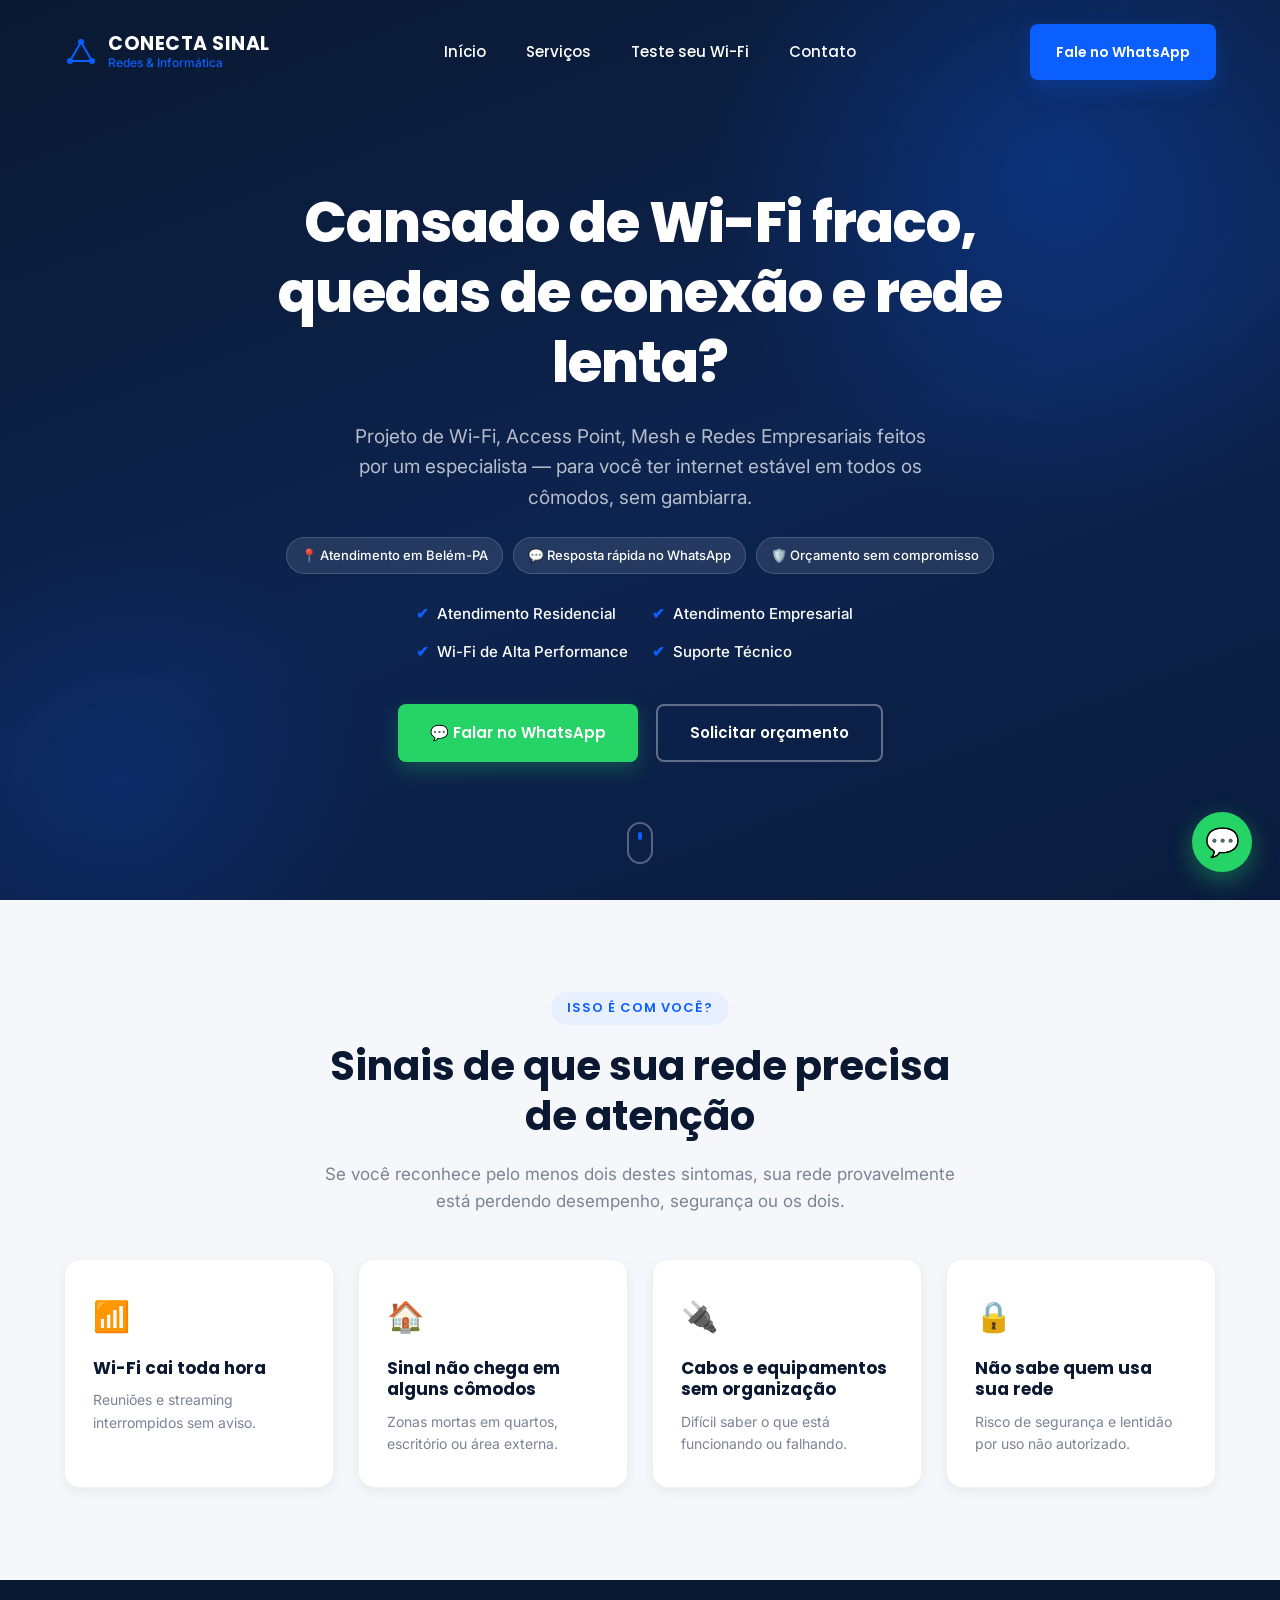
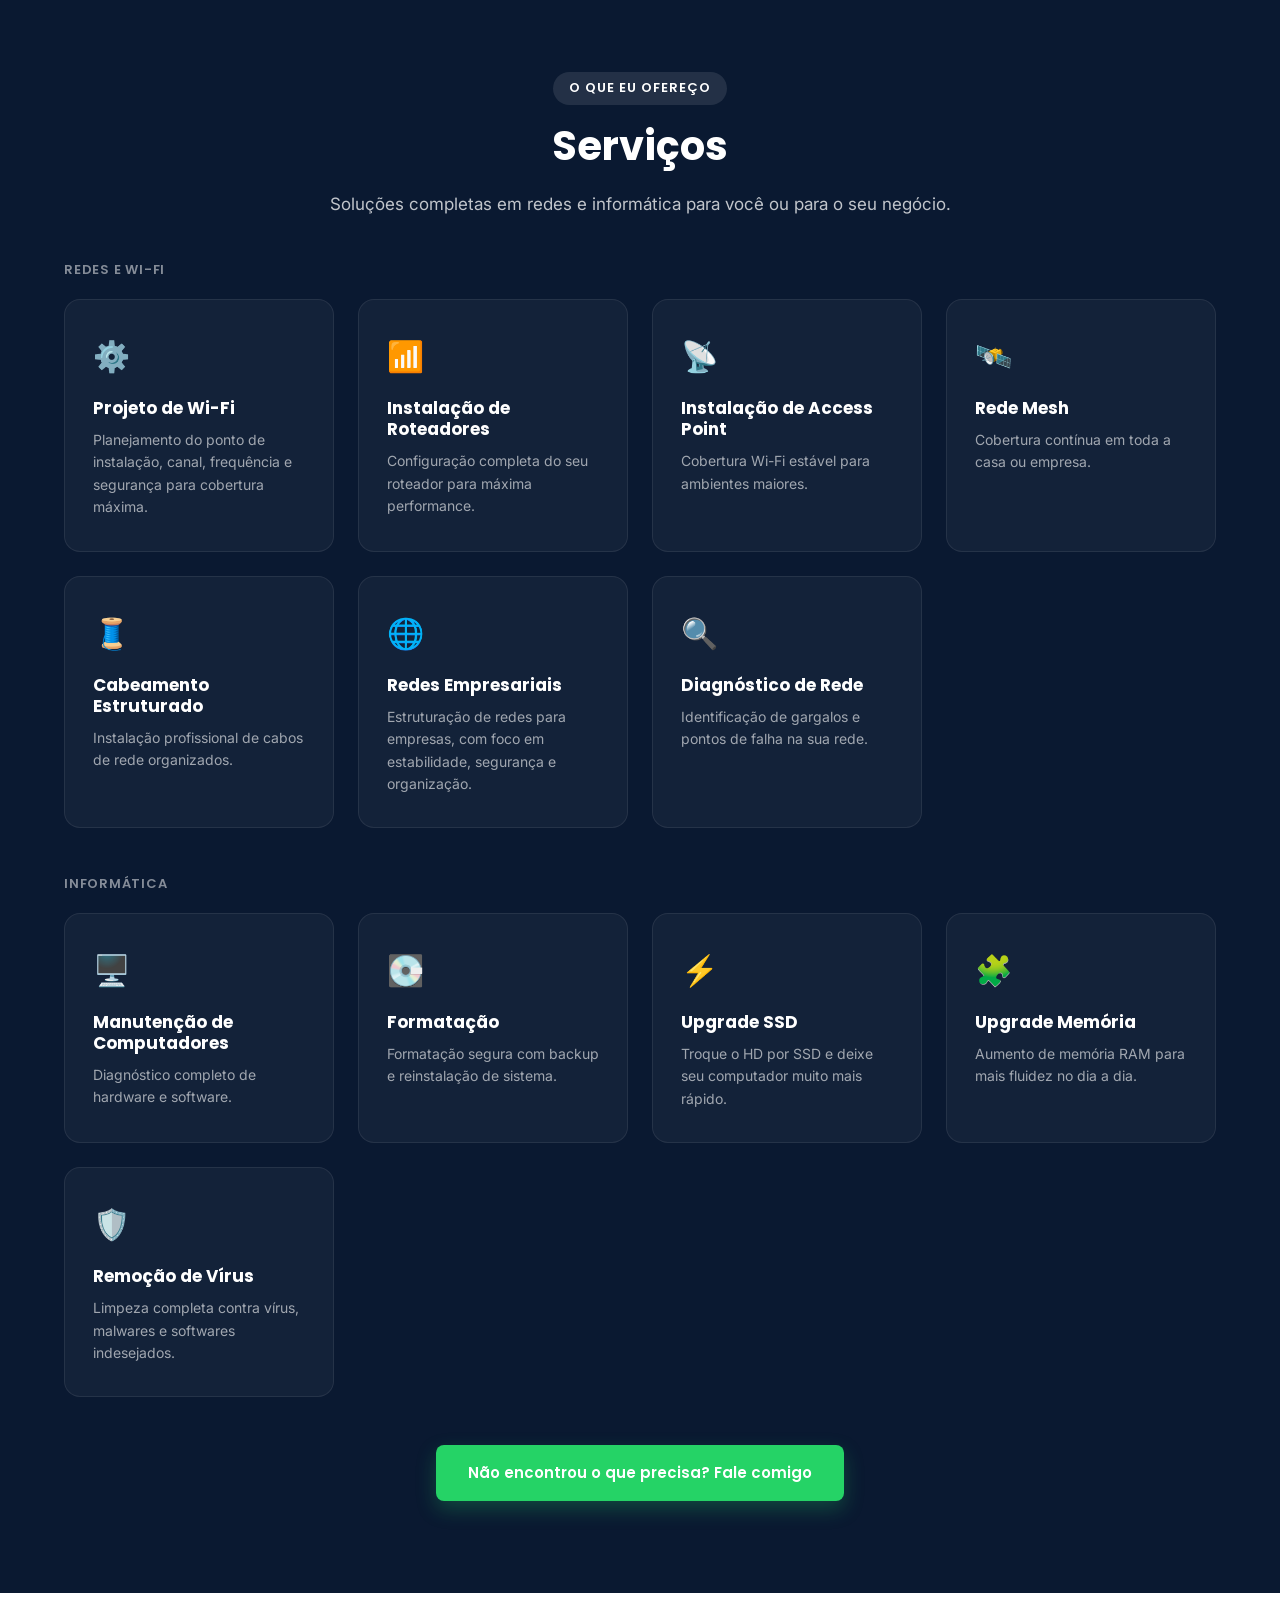
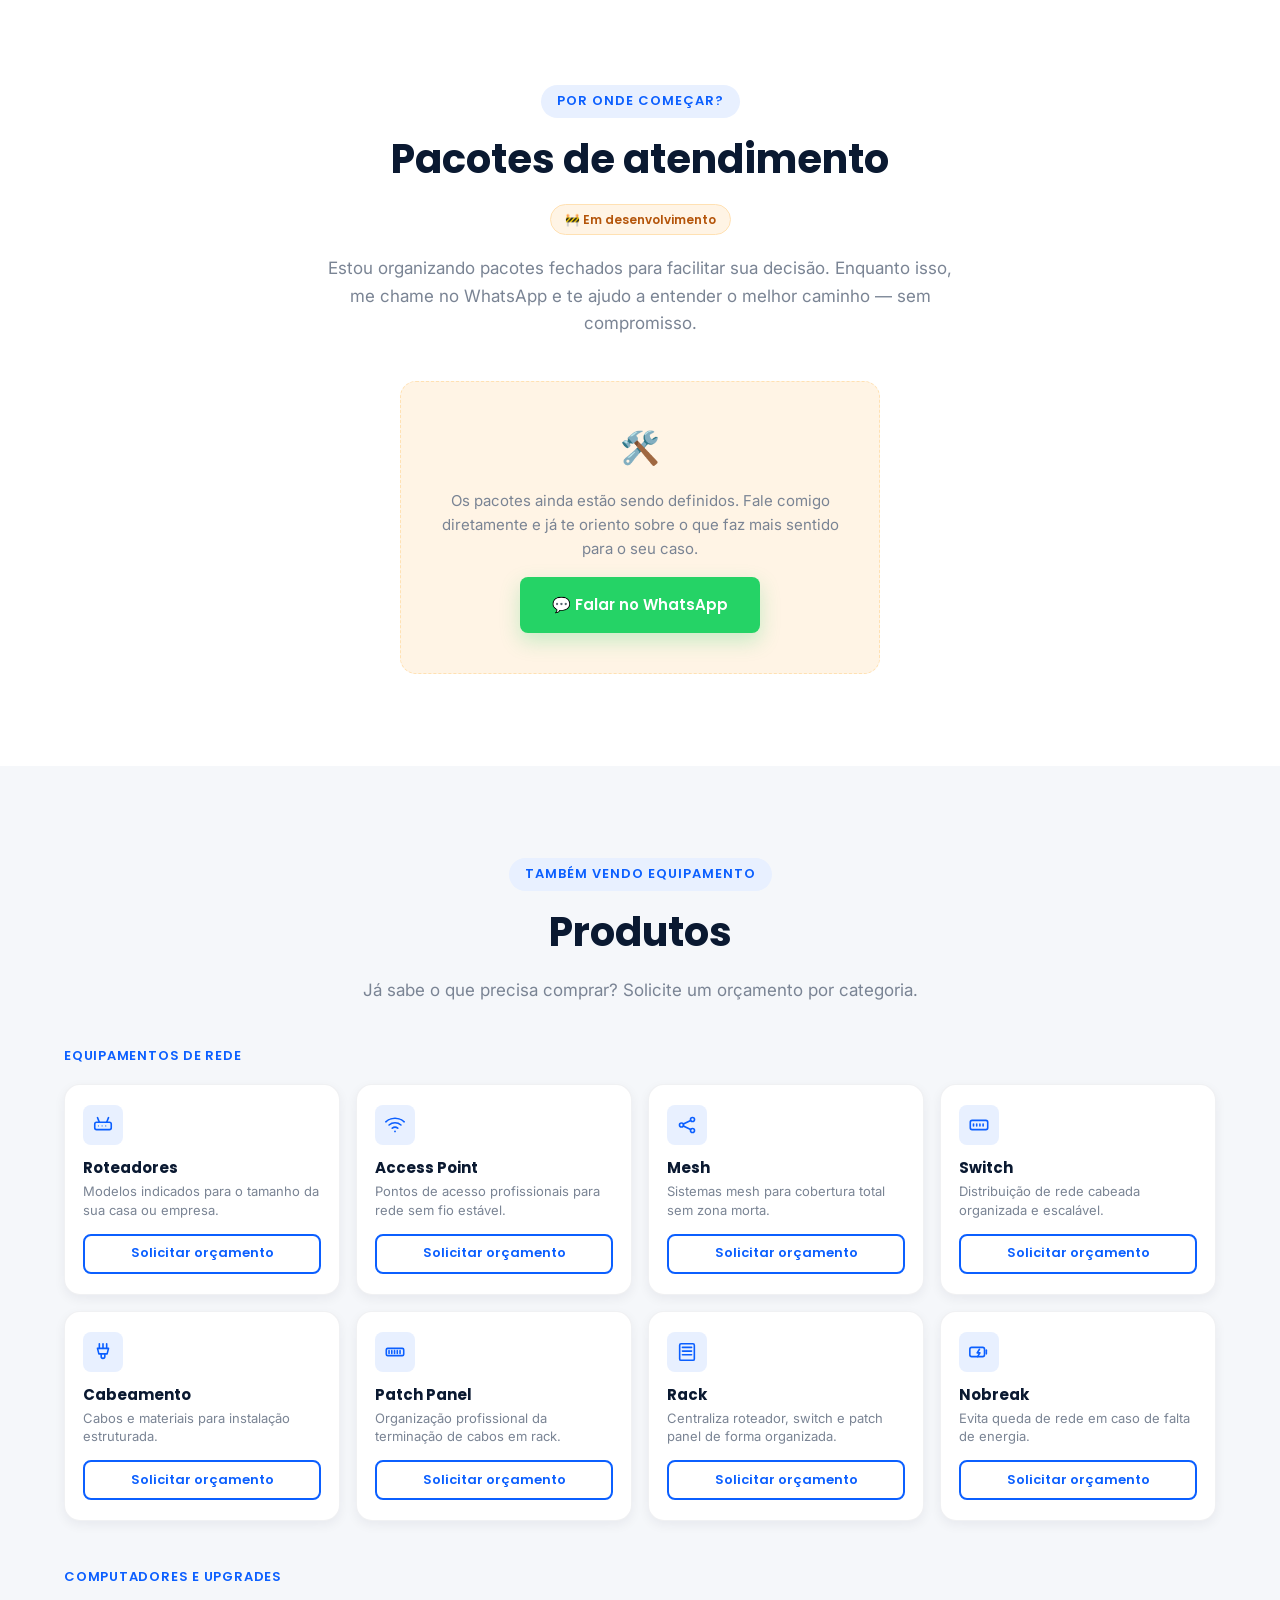
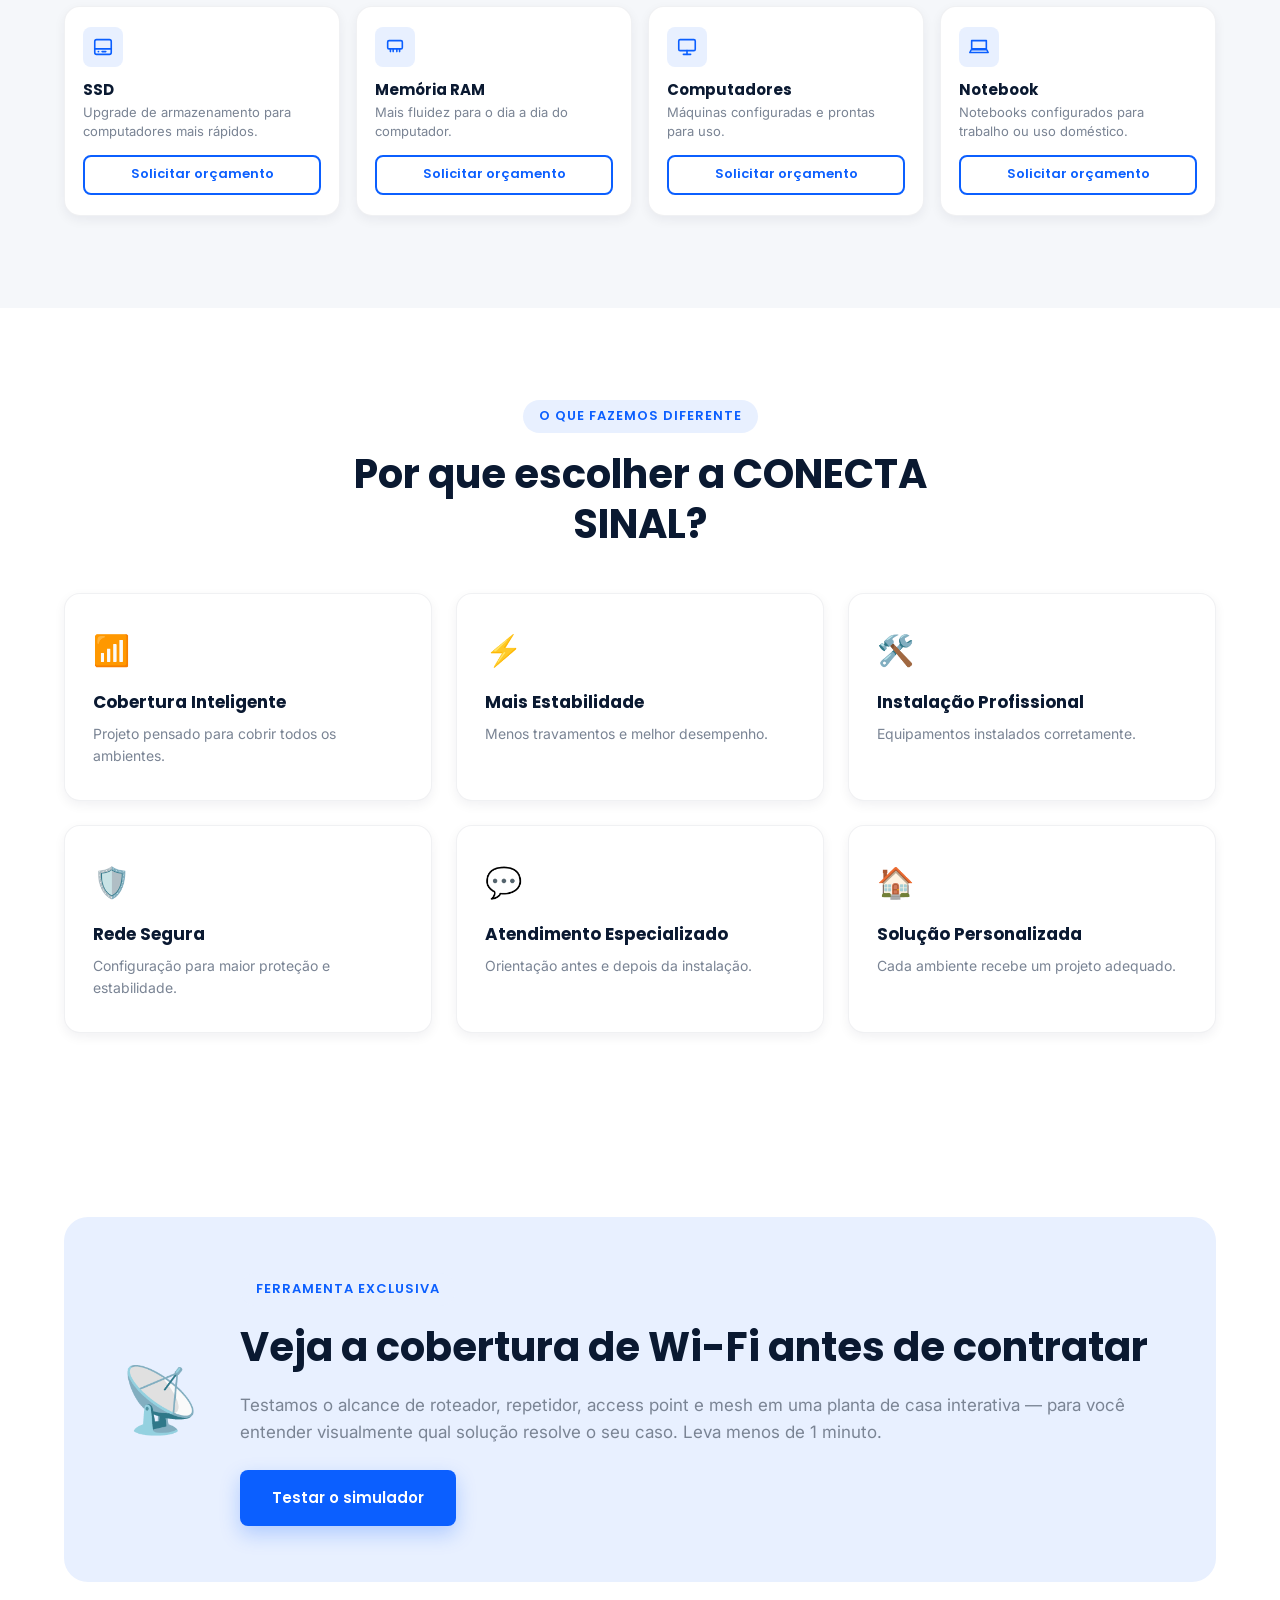
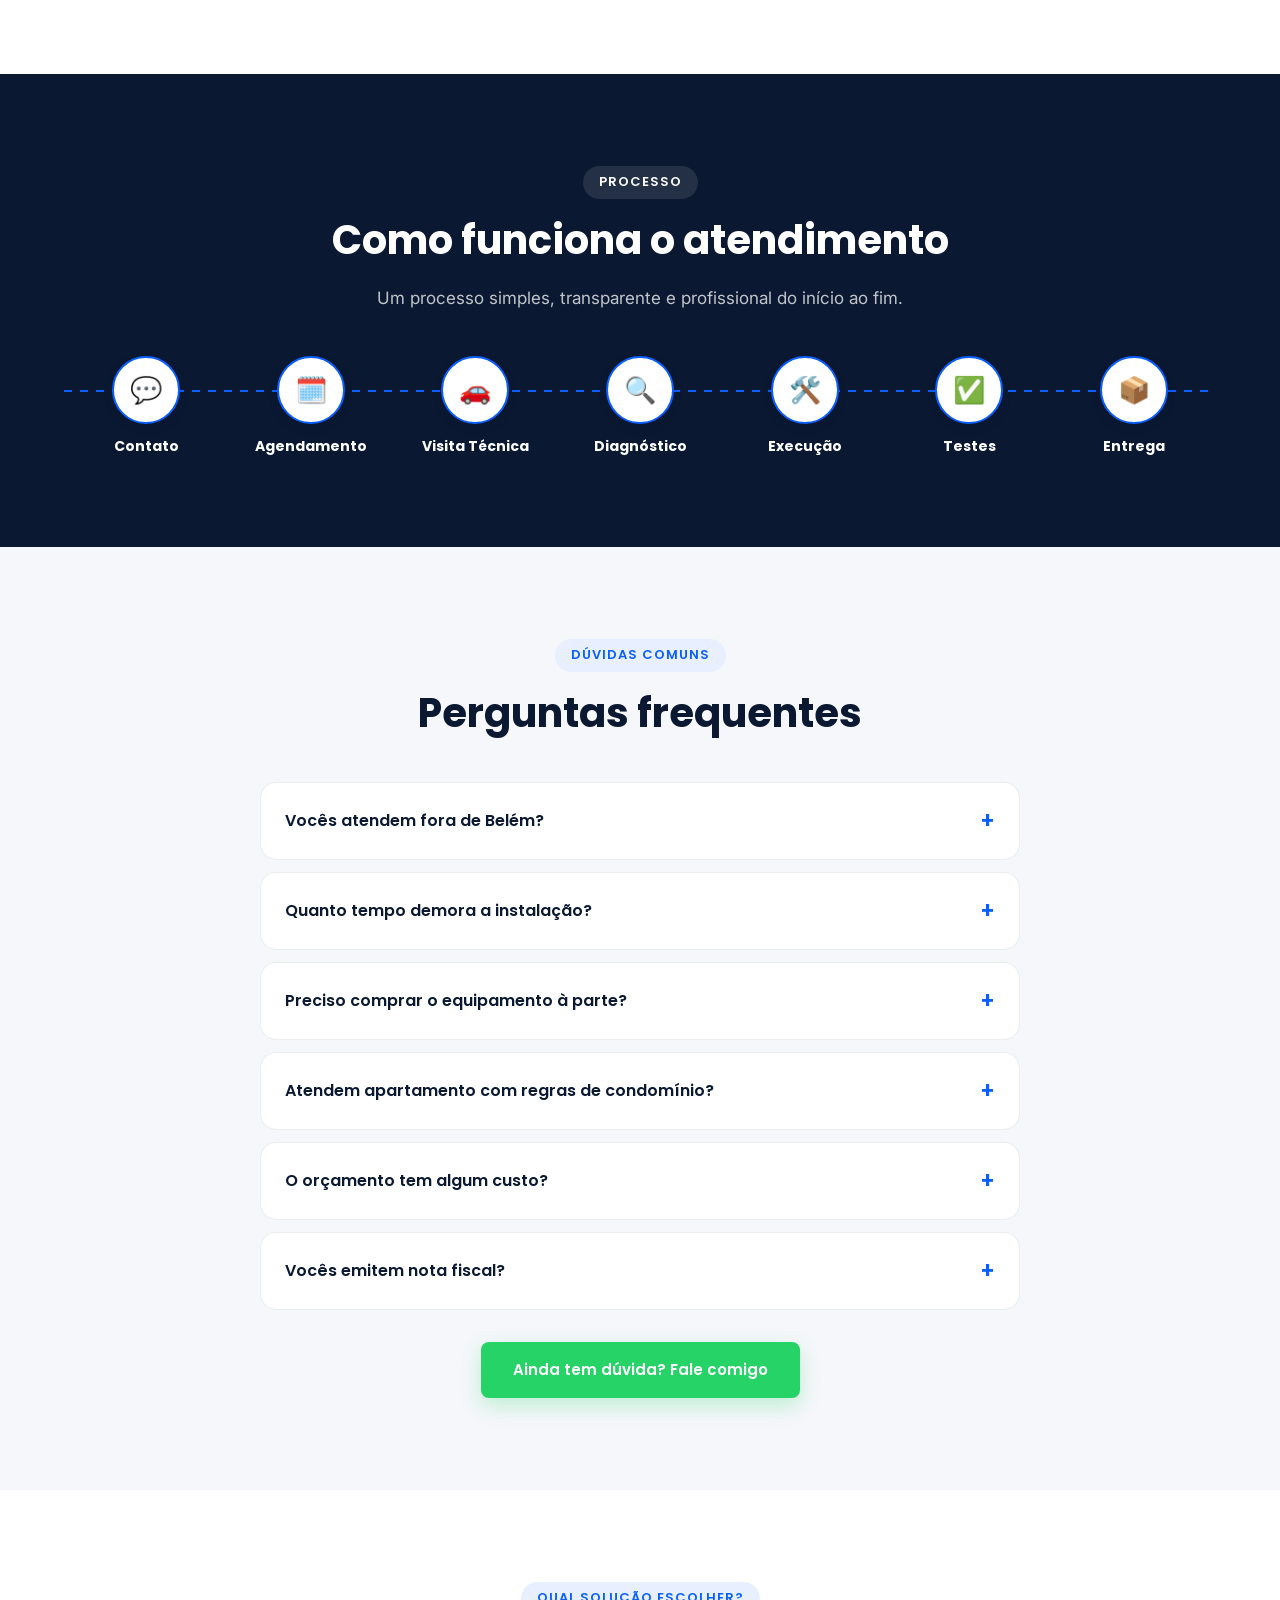
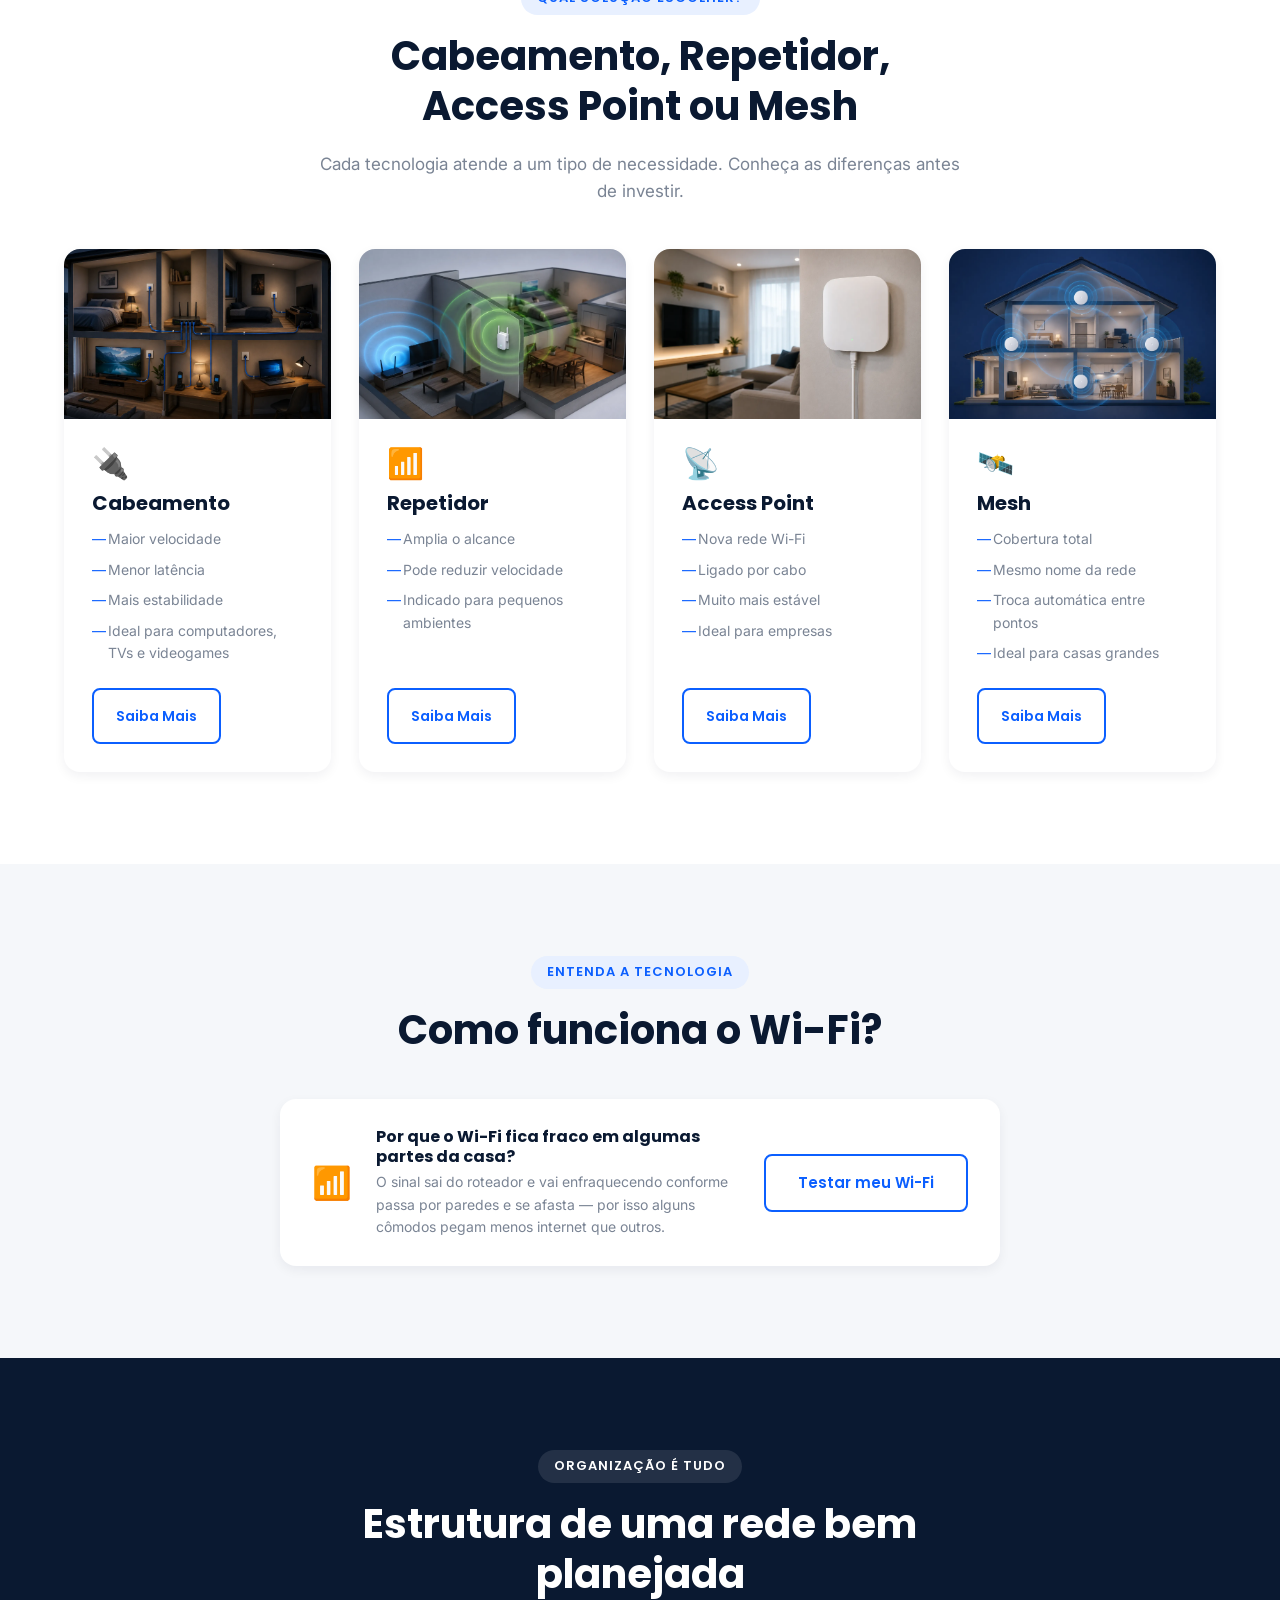
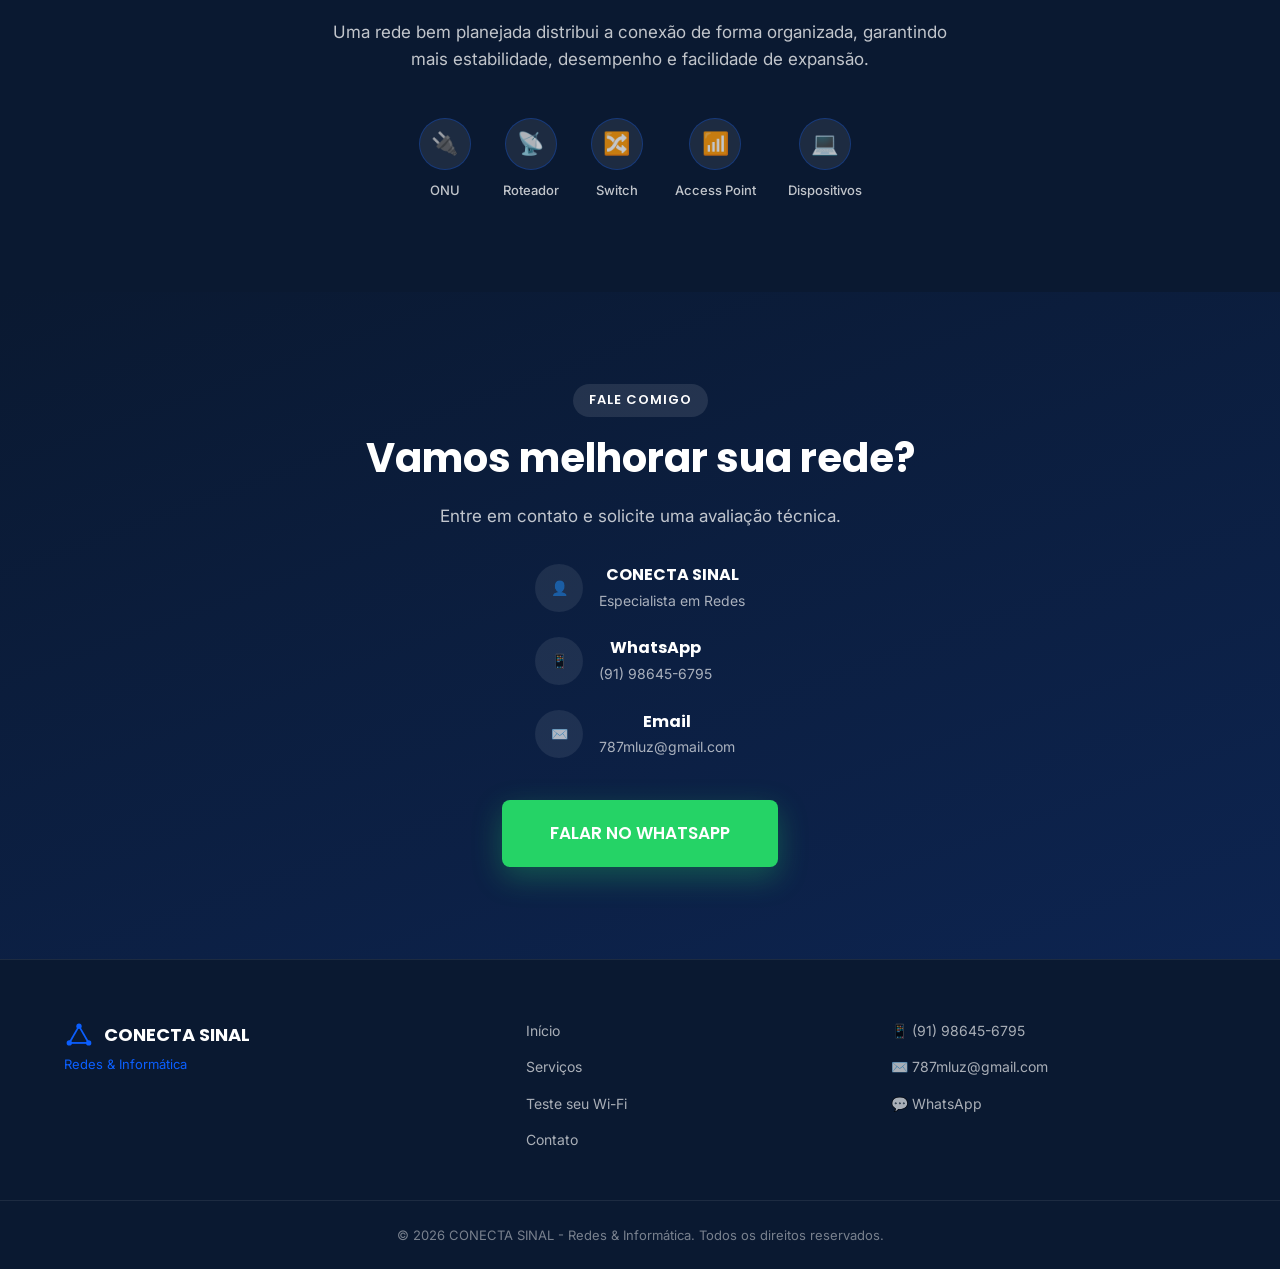
==== commit 9e2ed02a: "Troca botao desabilitado do card de Wi-Fi por link para o simulador O botao "Saiba mais" nao levava " ====
--- a/index.html
+++ b/index.html
@@ -654,7 +654,7 @@
                         <h3>Por que o Wi-Fi fica fraco em algumas partes da casa?</h3>
                         <p>O sinal sai do roteador e vai enfraquecendo conforme passa por paredes e se afasta — por isso alguns cômodos pegam menos internet que outros.</p>
                     </div>
-                    <button type="button" class="btn btn--outline edu-card__btn" disabled title="Conteúdo completo em breve, no blog">Saiba mais</button>
+                    <a href="simulador-wifi/index.html" target="_blank" rel="noopener" class="btn btn--outline edu-card__btn">Testar meu Wi-Fi</a>
                 </div>
             </div>
         </section>
--- a/css/style.css
+++ b/css/style.css
@@ -563,8 +563,6 @@
 
 .edu-card__btn {
     flex-shrink: 0;
-    opacity: 0.5;
-    cursor: not-allowed;
 }
 
 /* ---------- 8. ESTRUTURA DE REDE (ícones compactos) ---------- */
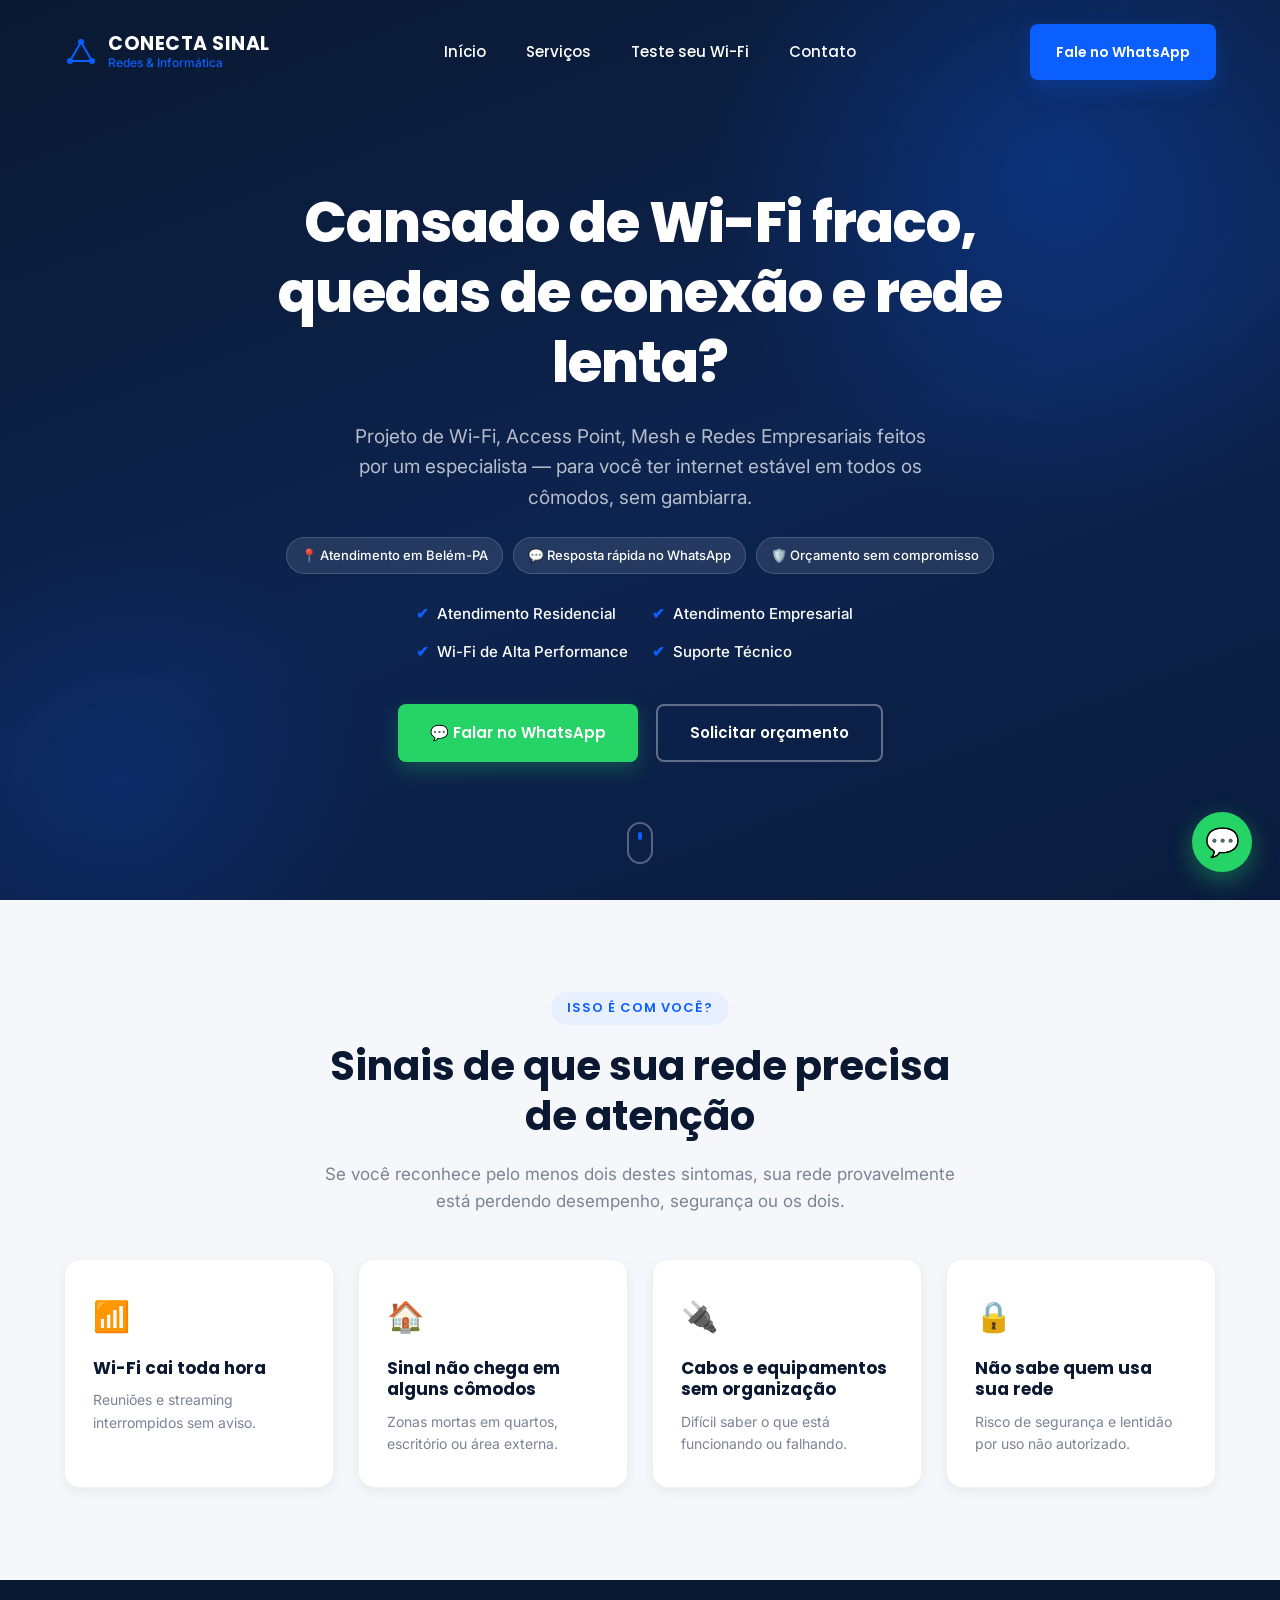
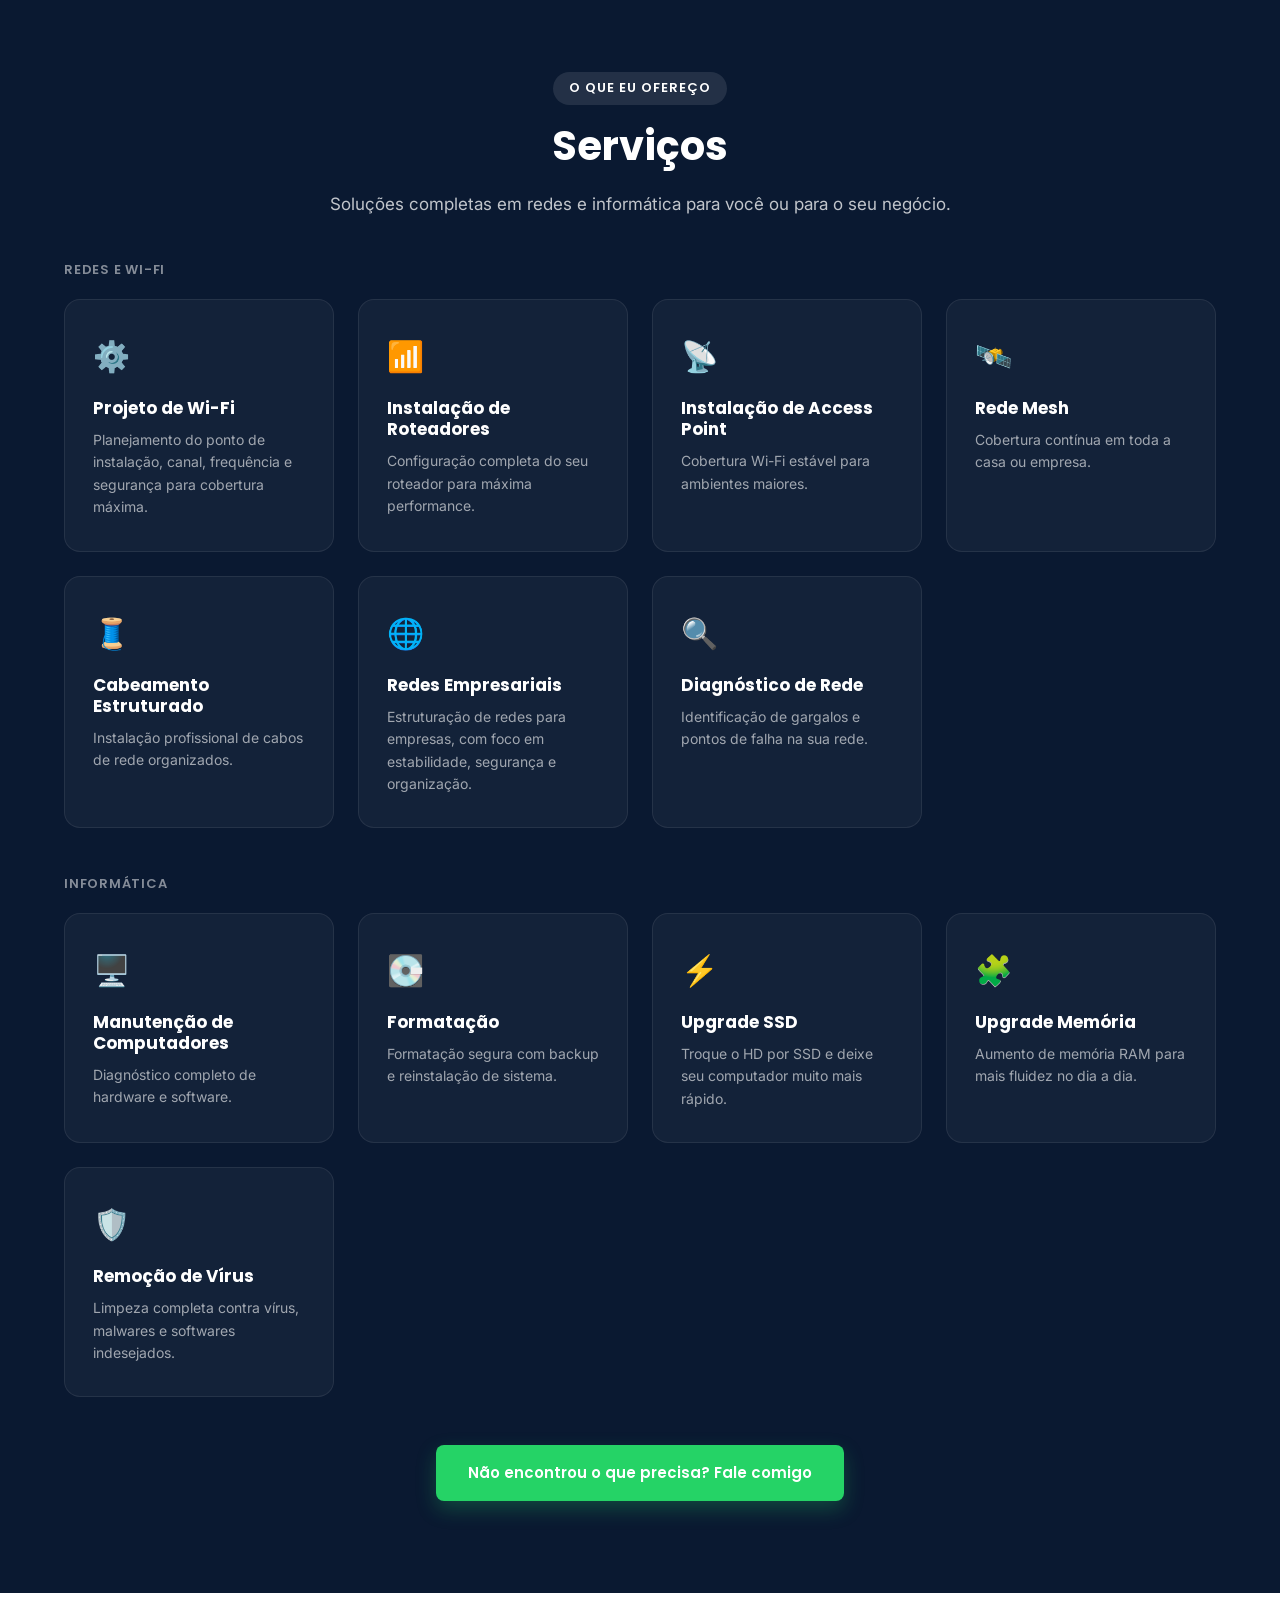
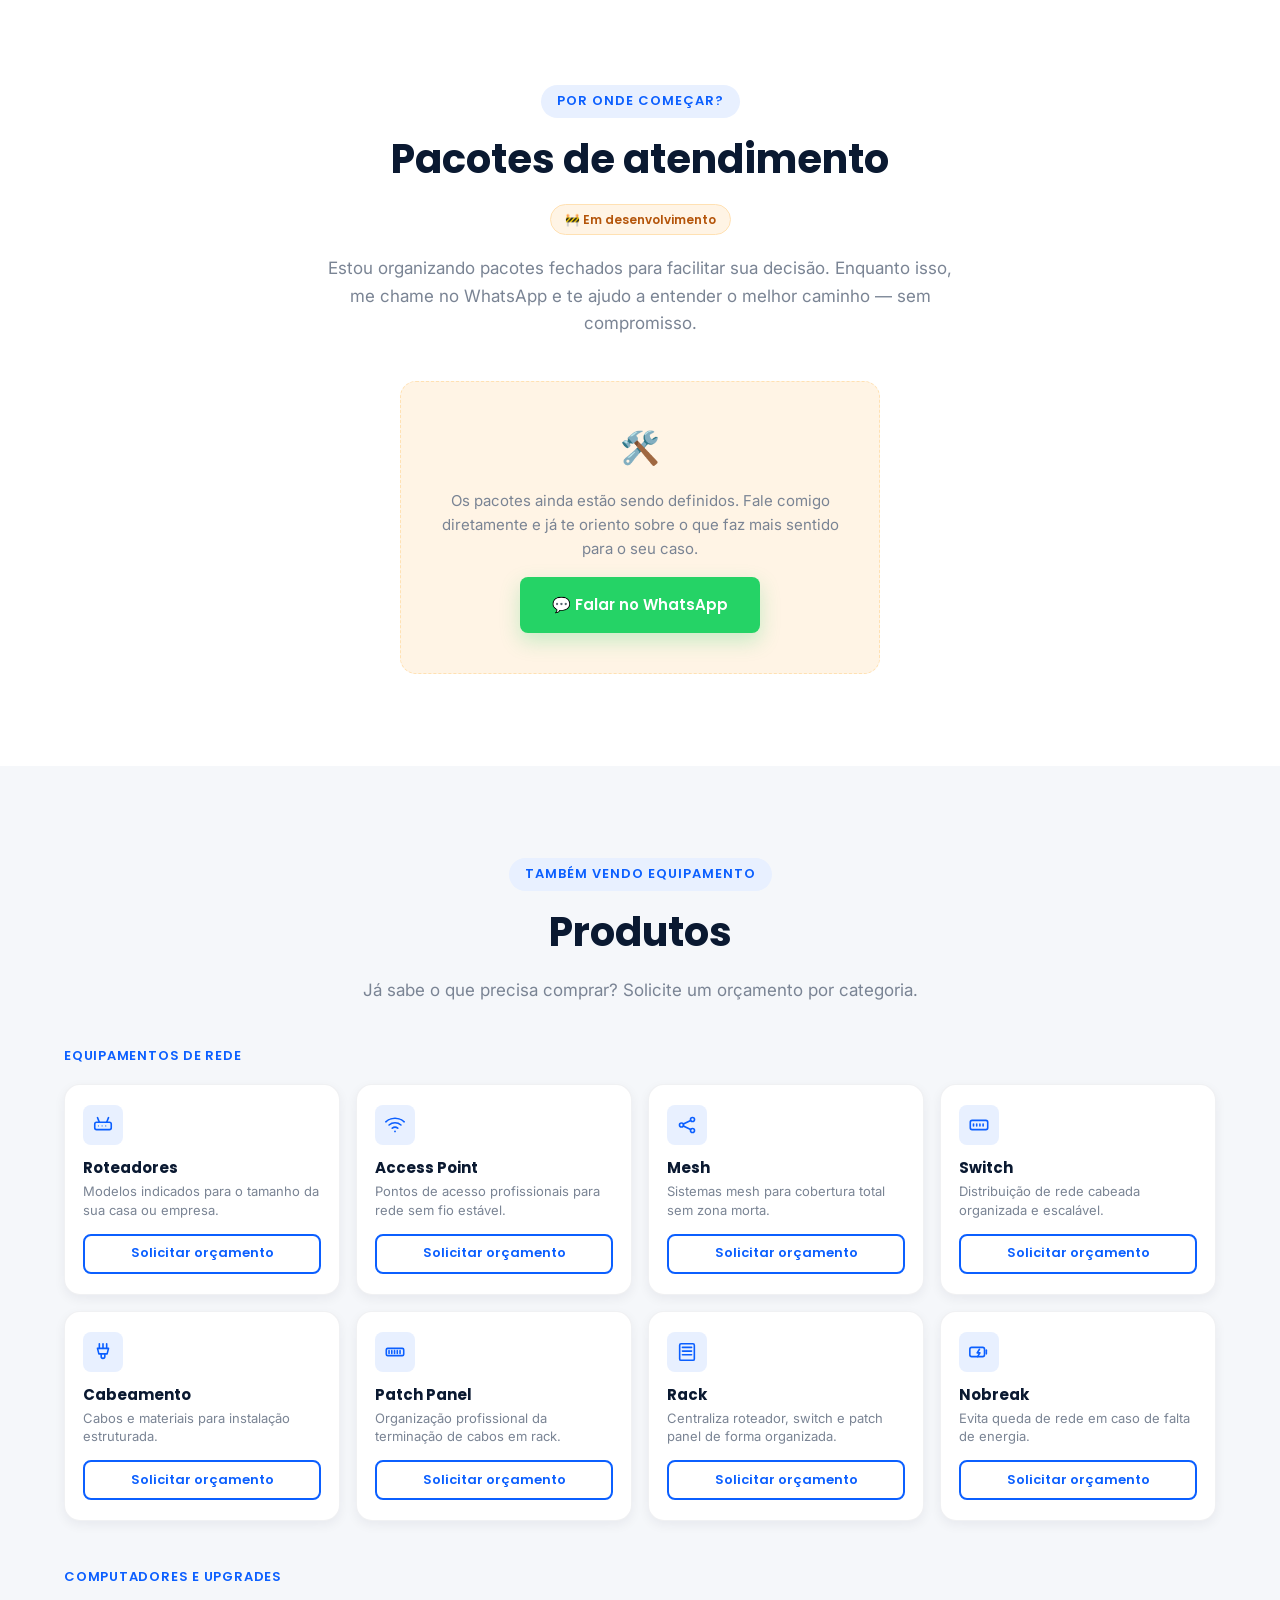
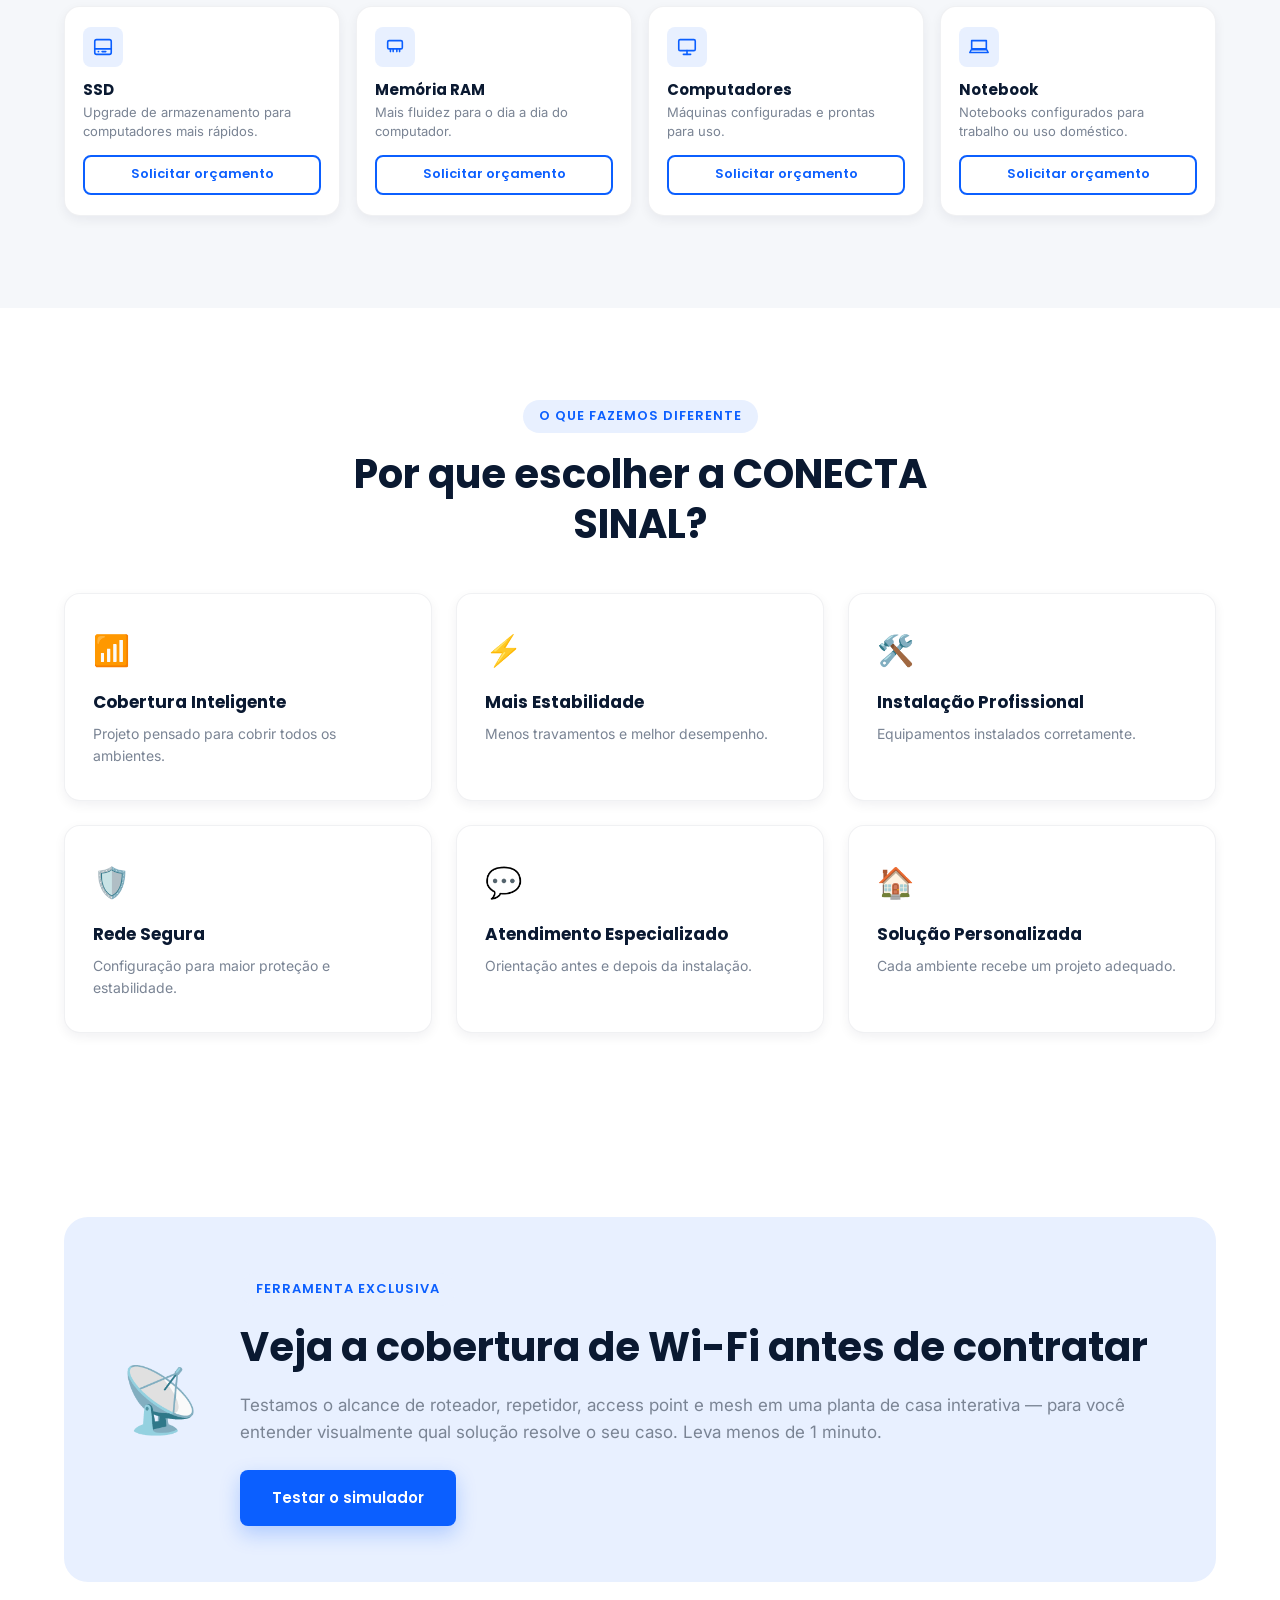
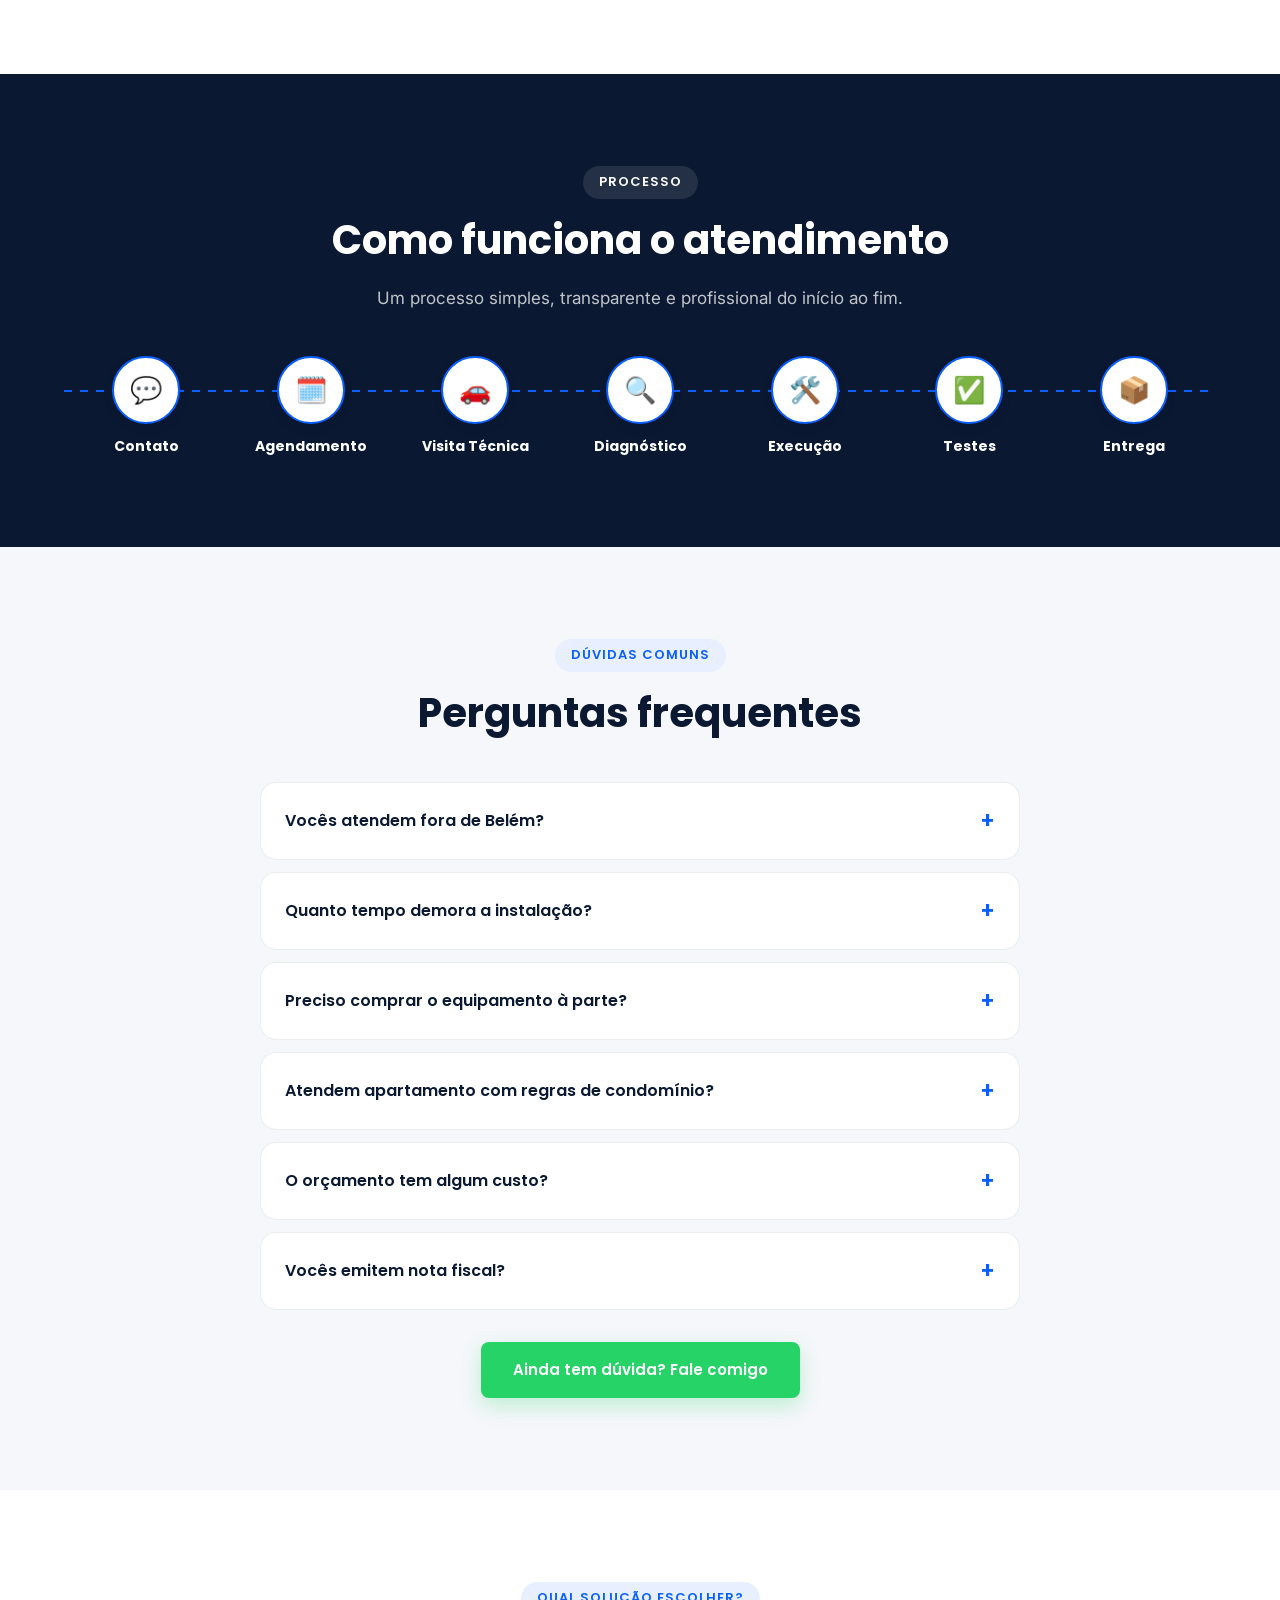
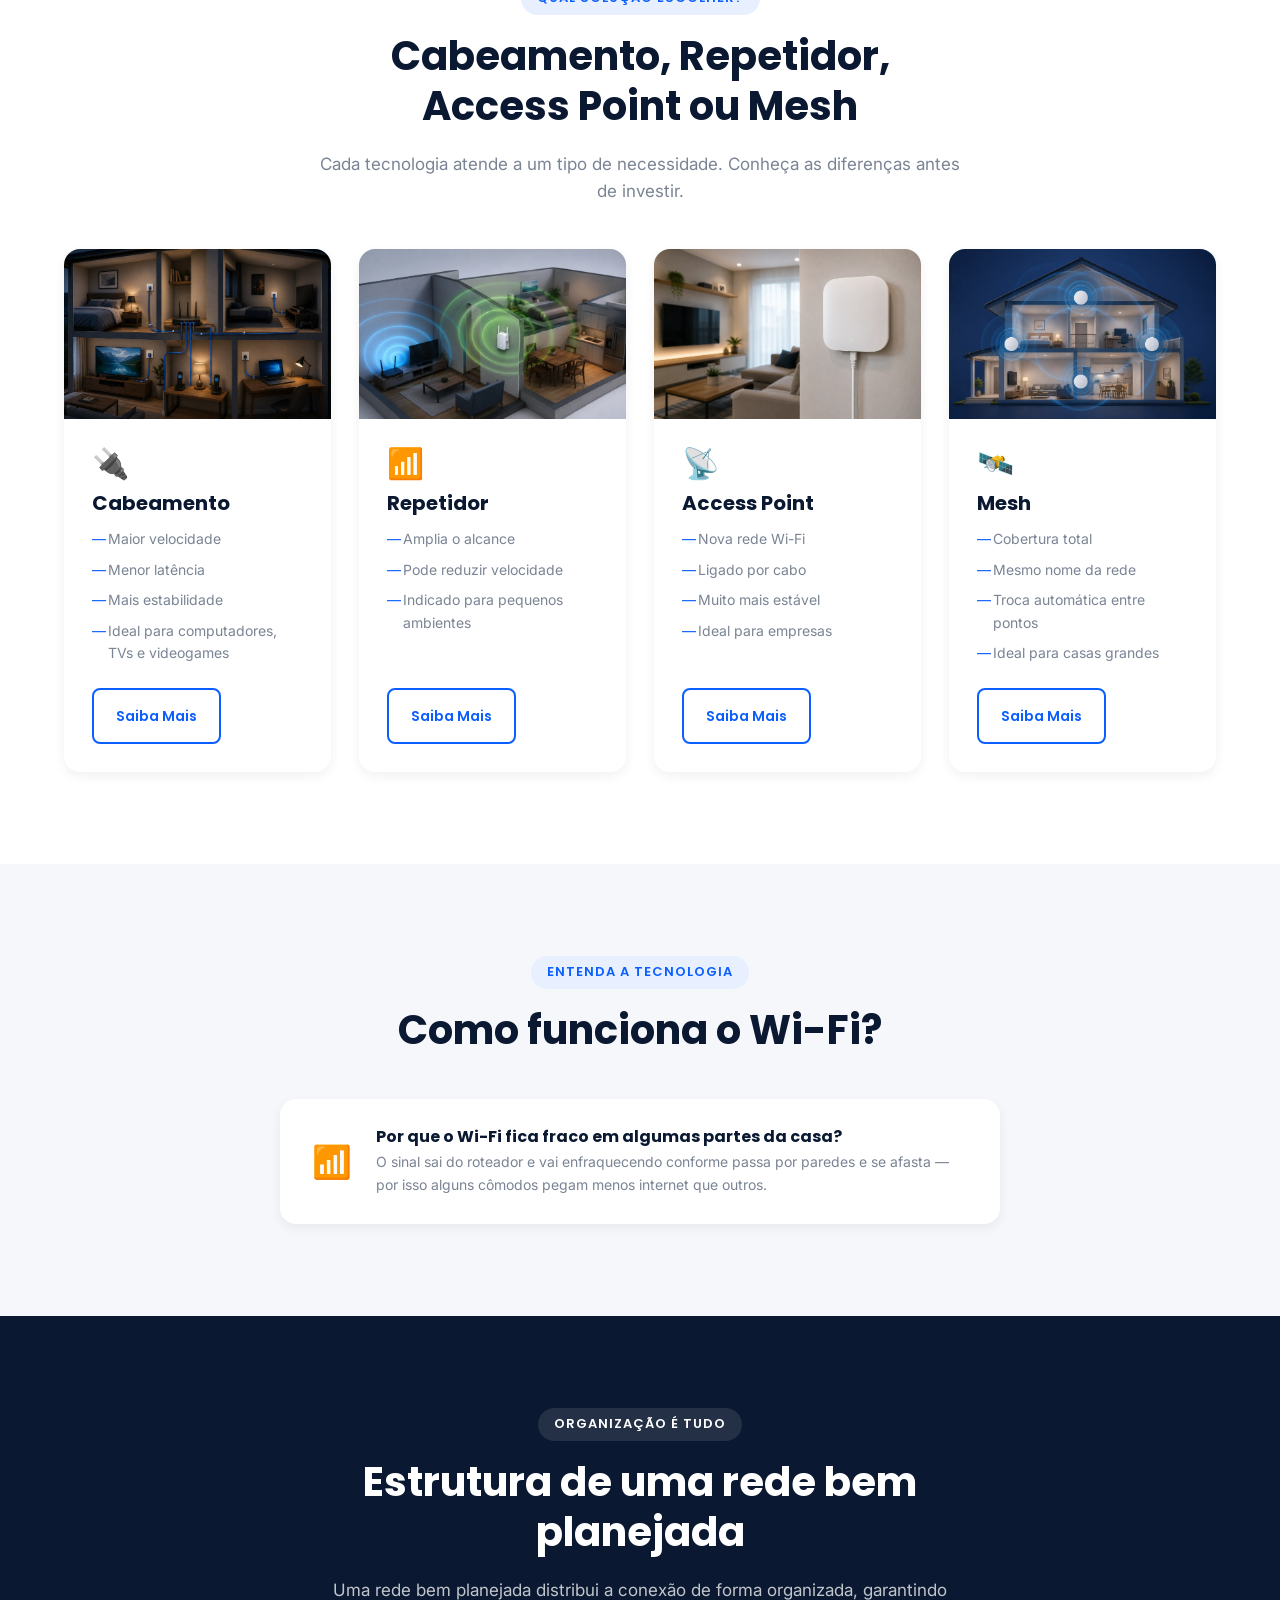
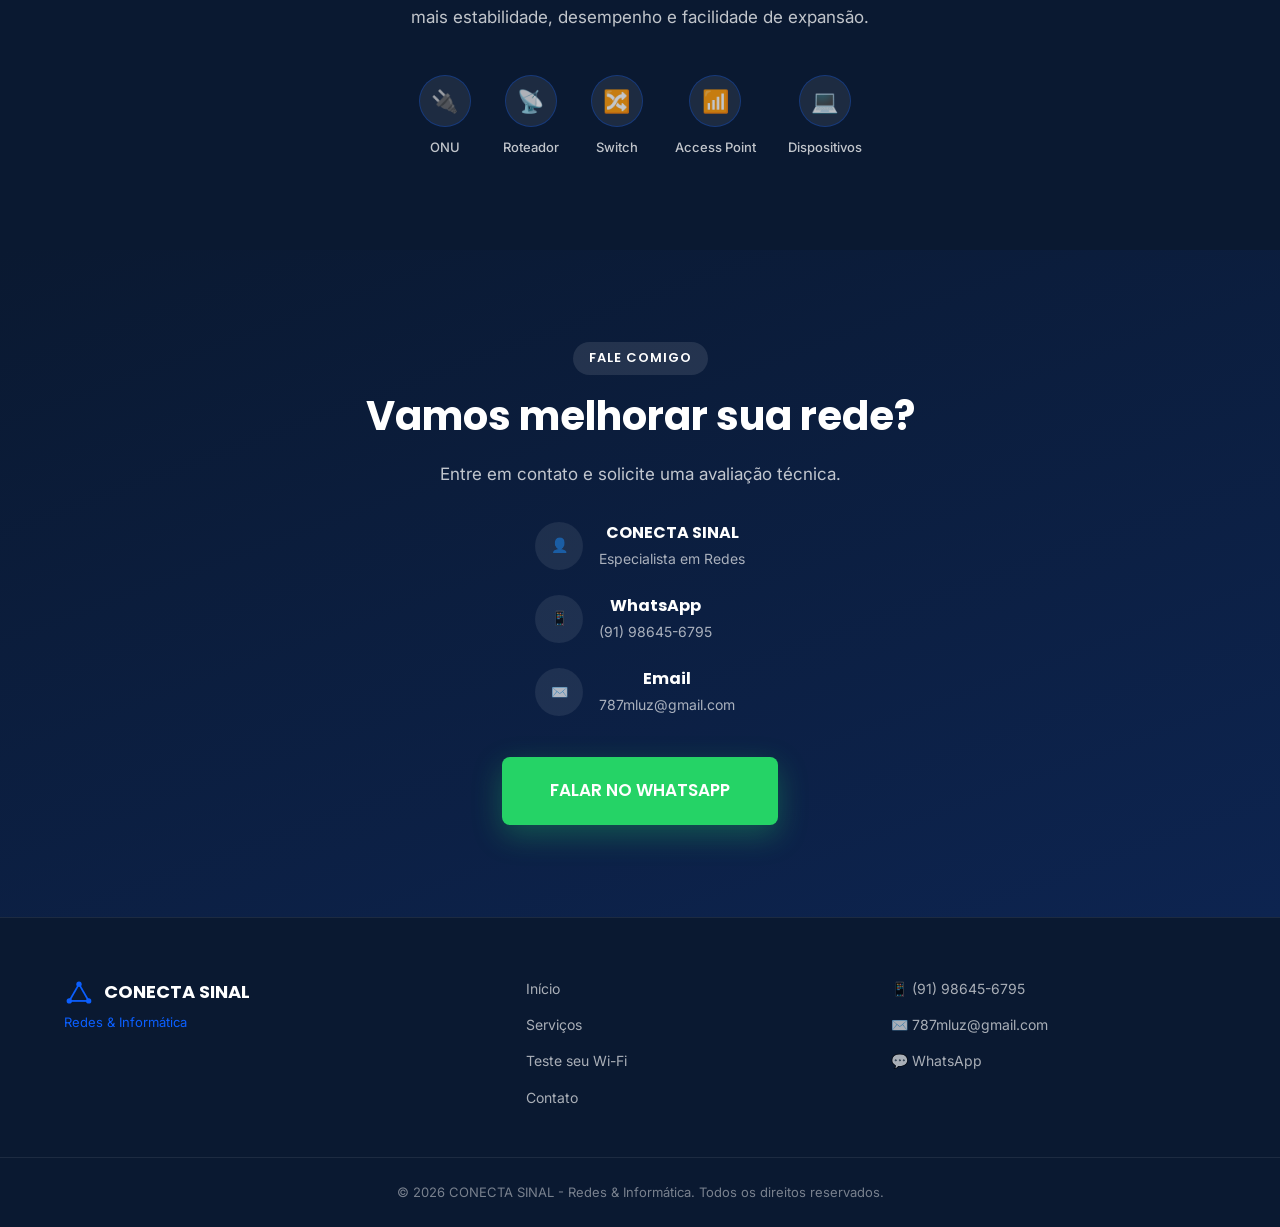
==== commit a134df08: "Remove bloco duplicado de promocao do simulador de Wi-Fi O botao "Testar meu Wi-Fi" que eu tinha adi" ====
--- a/index.html
+++ b/index.html
@@ -654,7 +654,6 @@
                         <h3>Por que o Wi-Fi fica fraco em algumas partes da casa?</h3>
                         <p>O sinal sai do roteador e vai enfraquecendo conforme passa por paredes e se afasta — por isso alguns cômodos pegam menos internet que outros.</p>
                     </div>
-                    <a href="simulador-wifi/index.html" target="_blank" rel="noopener" class="btn btn--outline edu-card__btn">Testar meu Wi-Fi</a>
                 </div>
             </div>
         </section>
--- a/css/style.css
+++ b/css/style.css
@@ -561,10 +561,6 @@
     color: var(--color-text-light);
 }
 
-.edu-card__btn {
-    flex-shrink: 0;
-}
-
 /* ---------- 8. ESTRUTURA DE REDE (ícones compactos) ---------- */
 .structure-icons {
     display: flex;
@@ -1397,10 +1393,6 @@
         padding: 28px 24px;
     }
 
-    .edu-card__btn {
-        width: 100%;
-    }
-
     .simulator-banner {
         flex-direction: column;
         text-align: center;
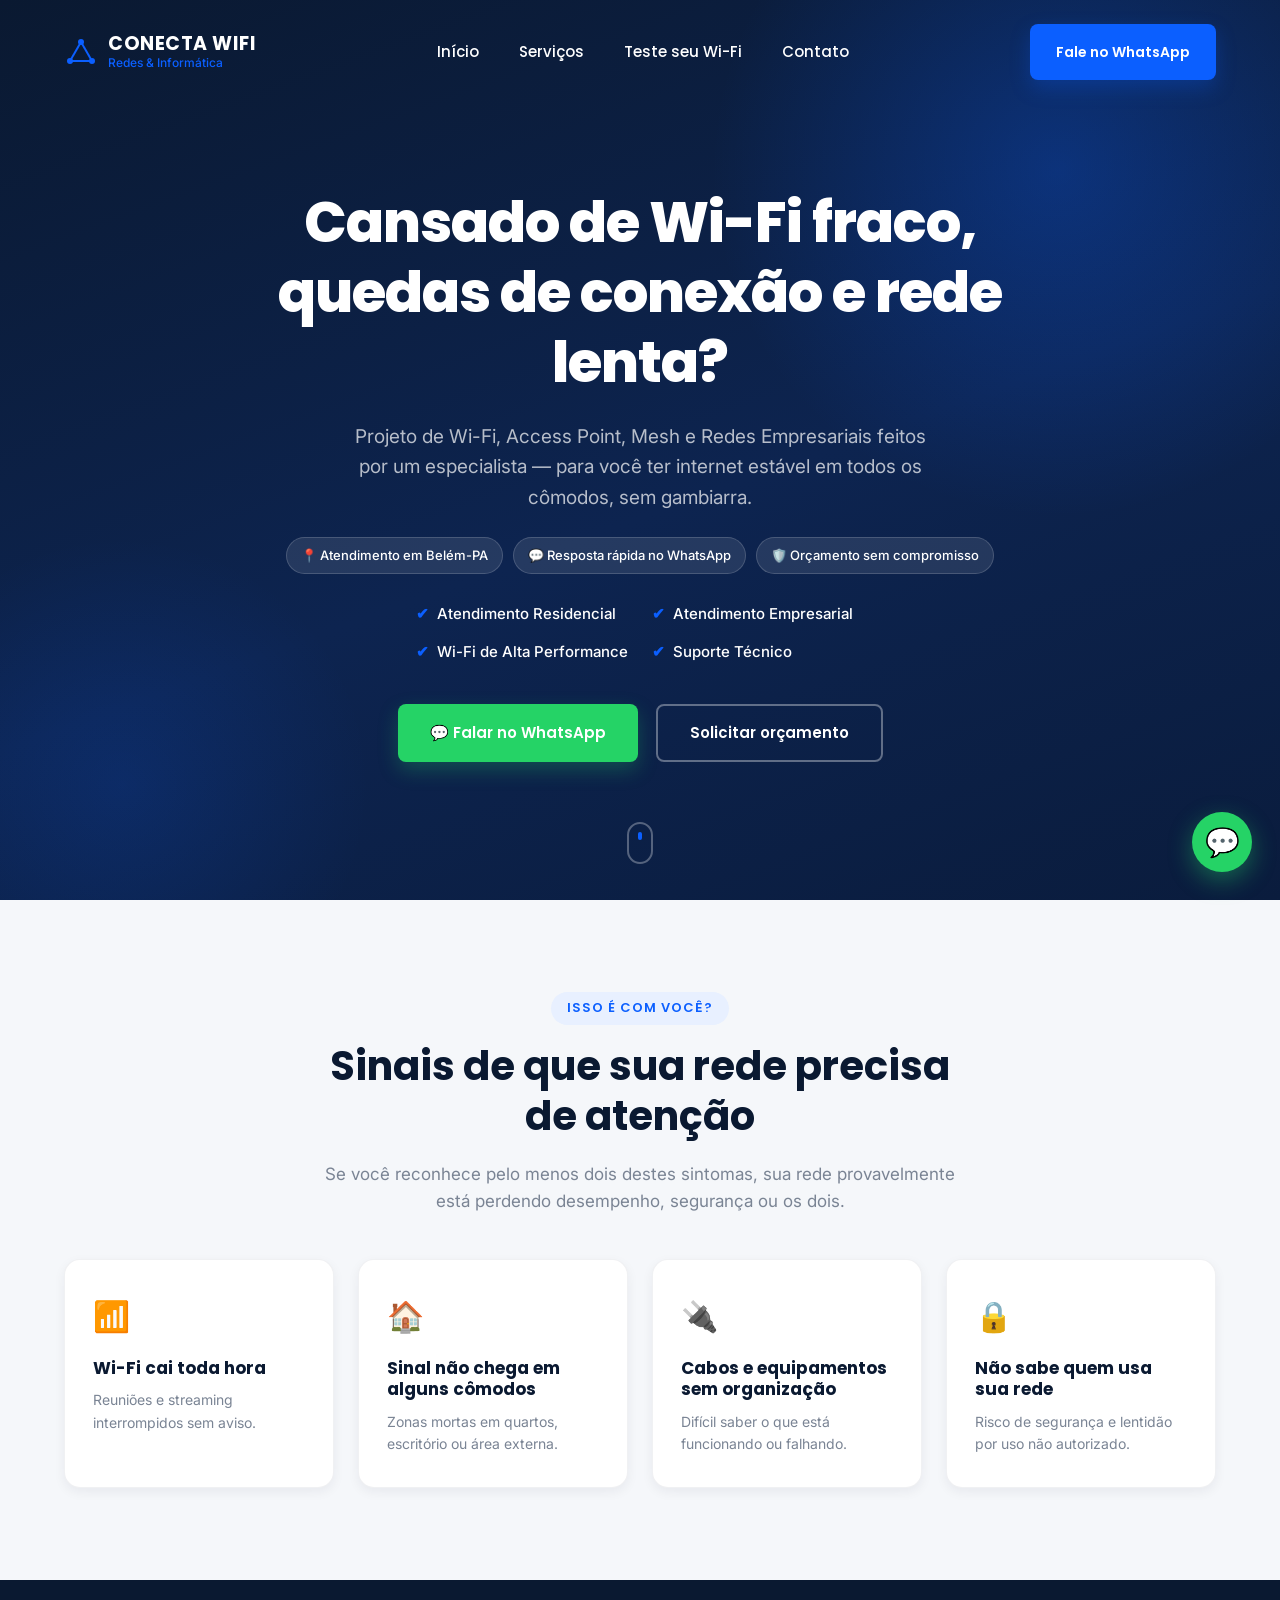
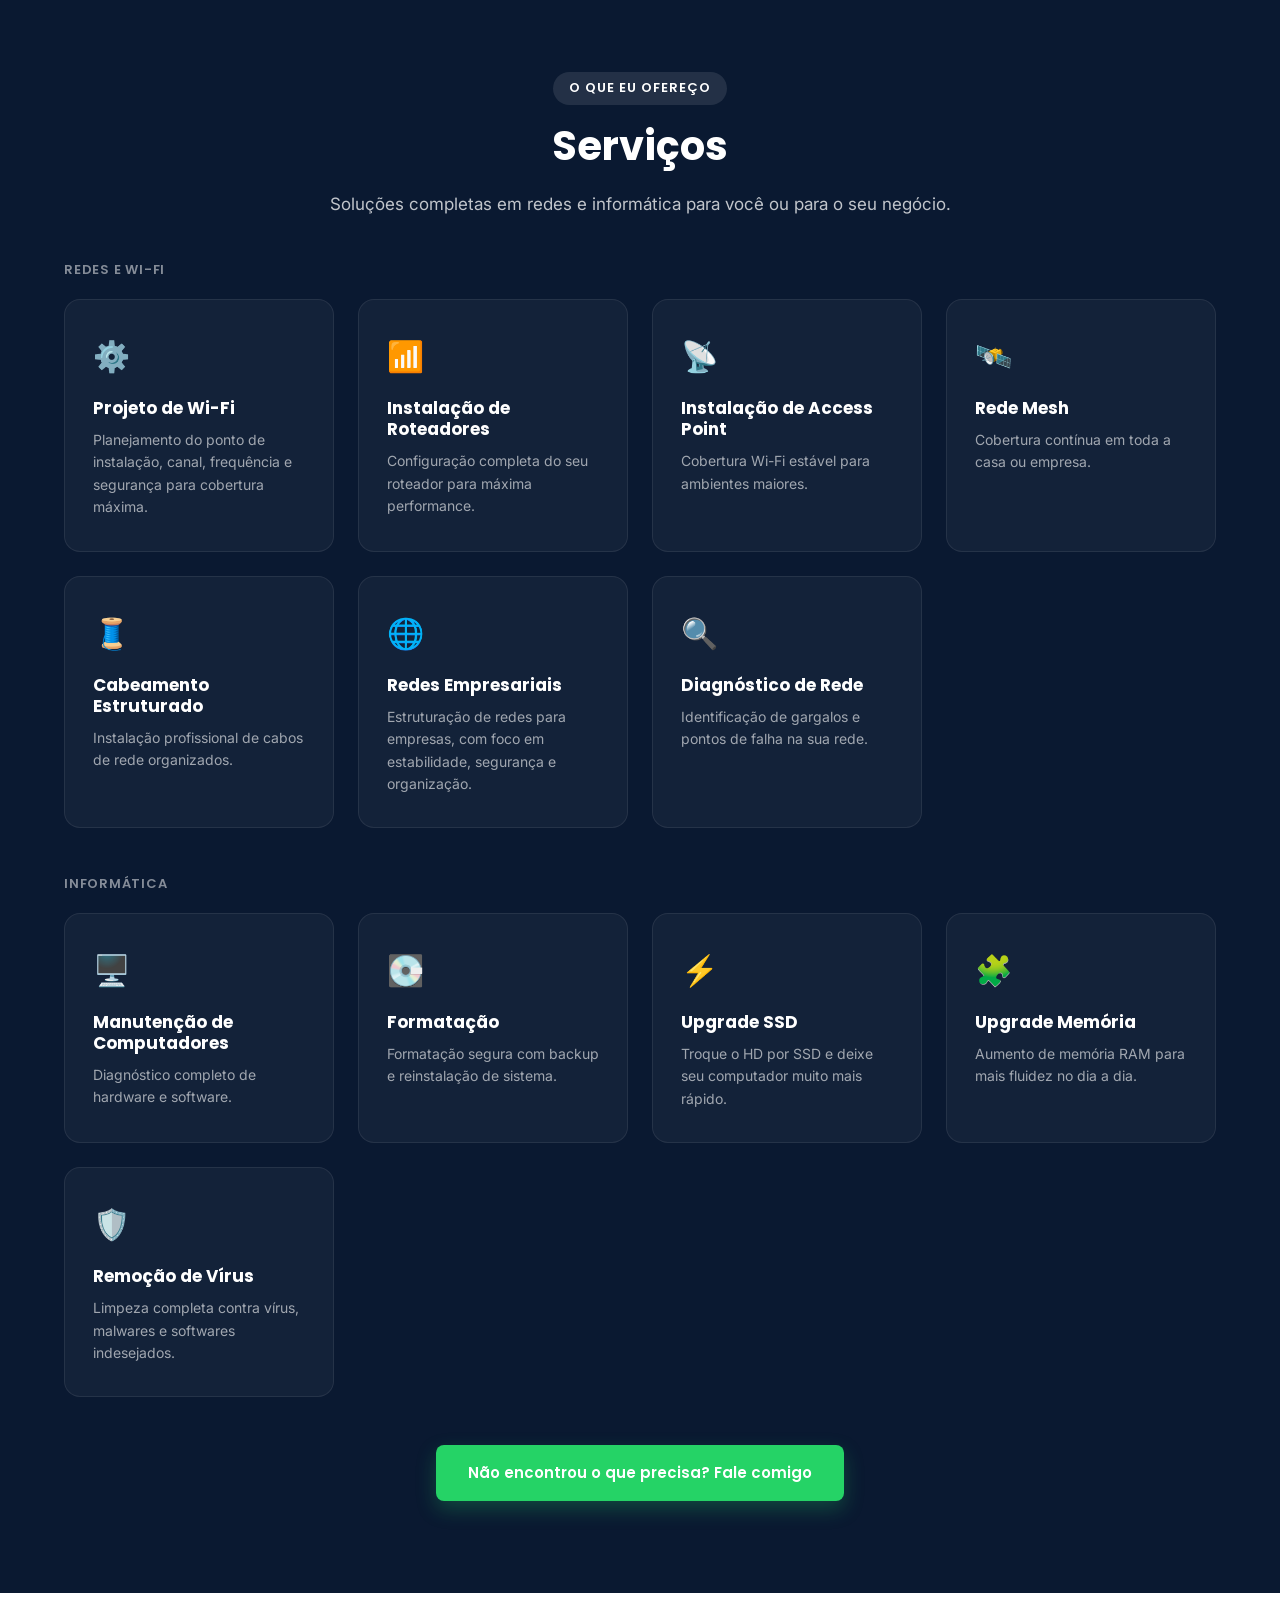
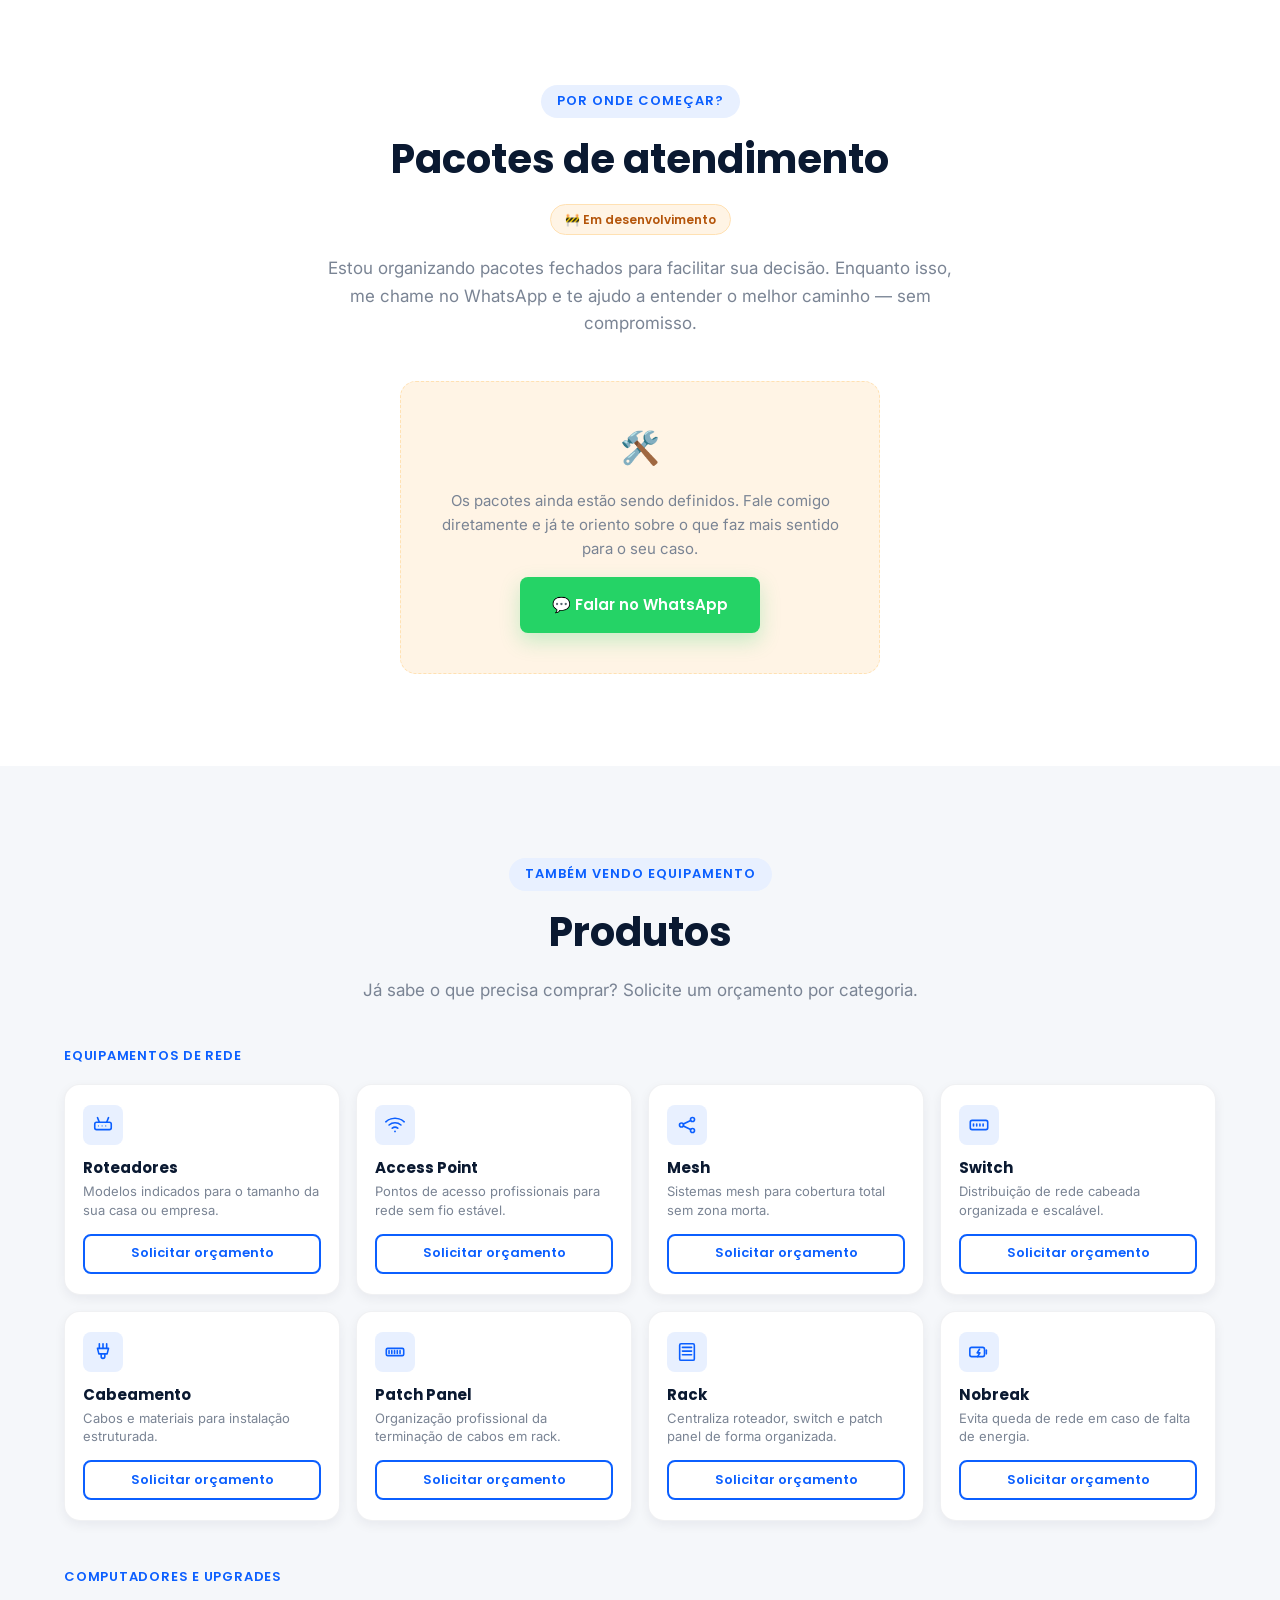
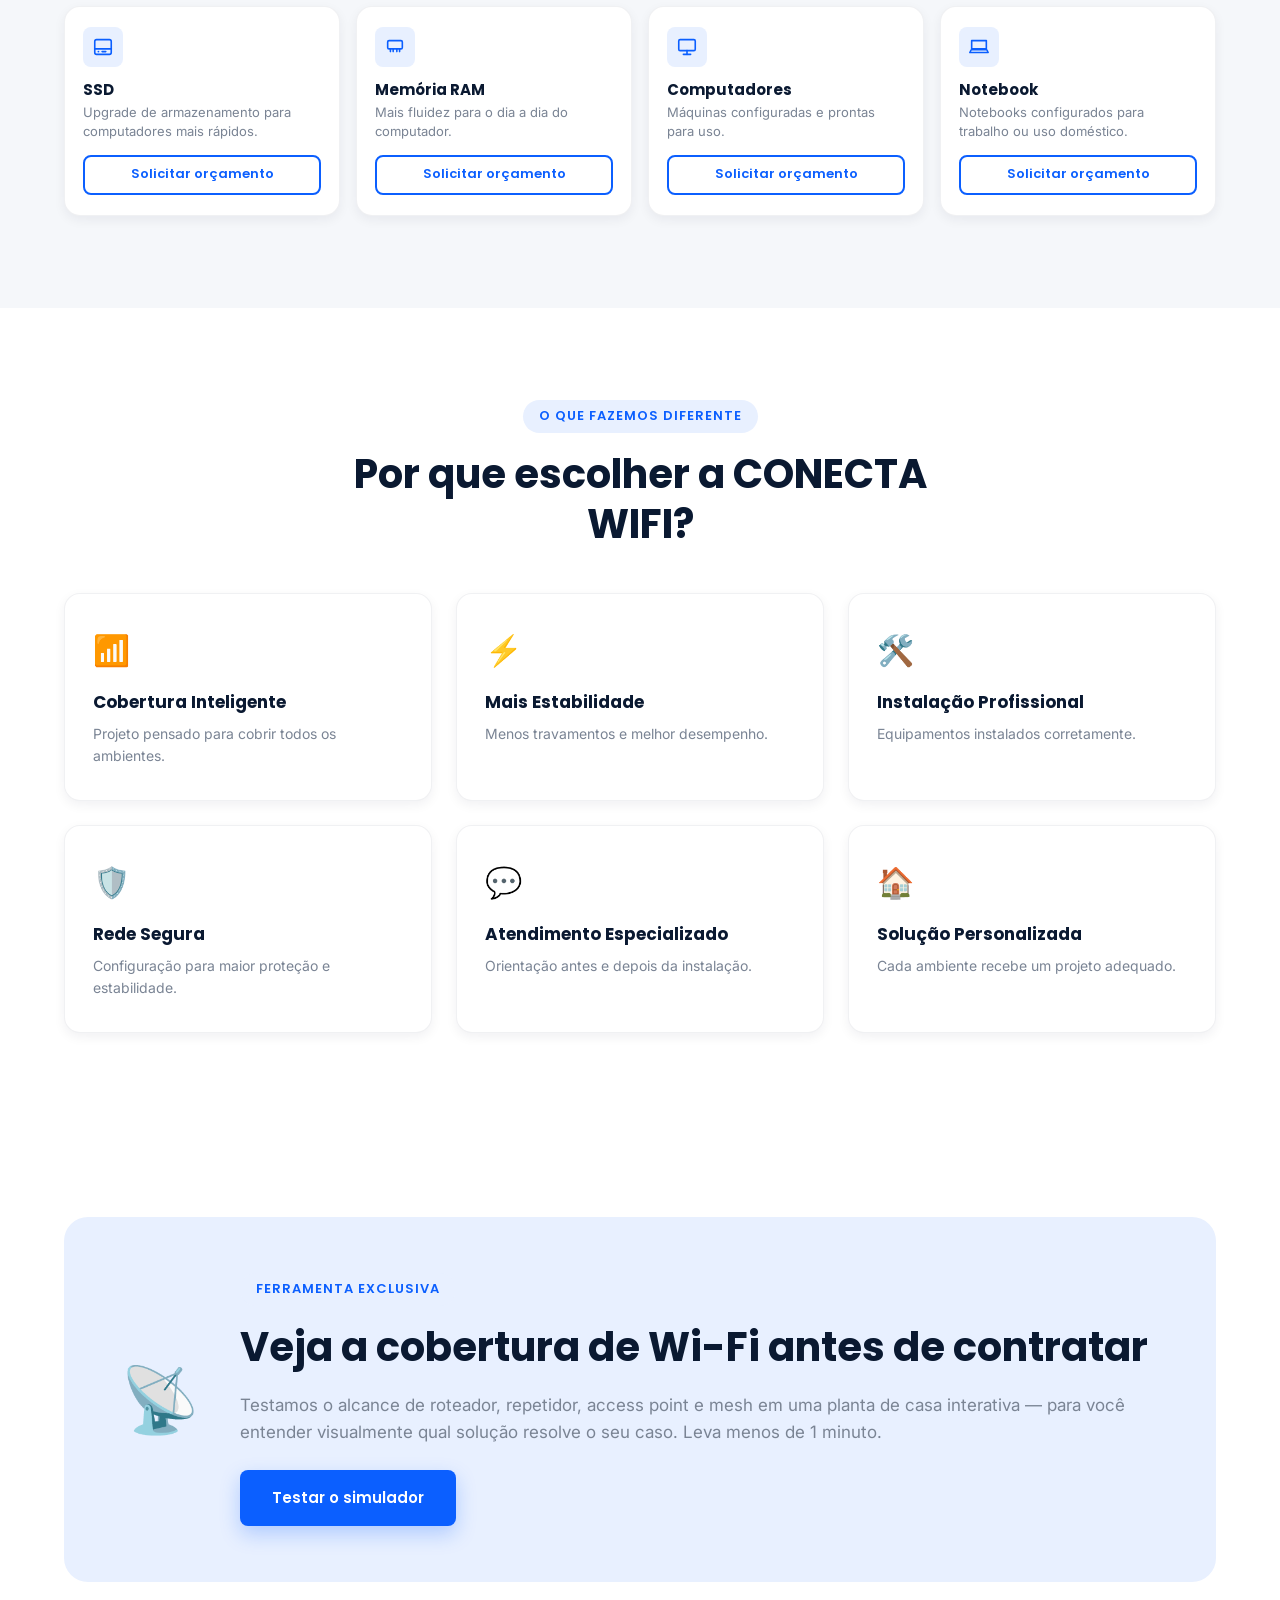
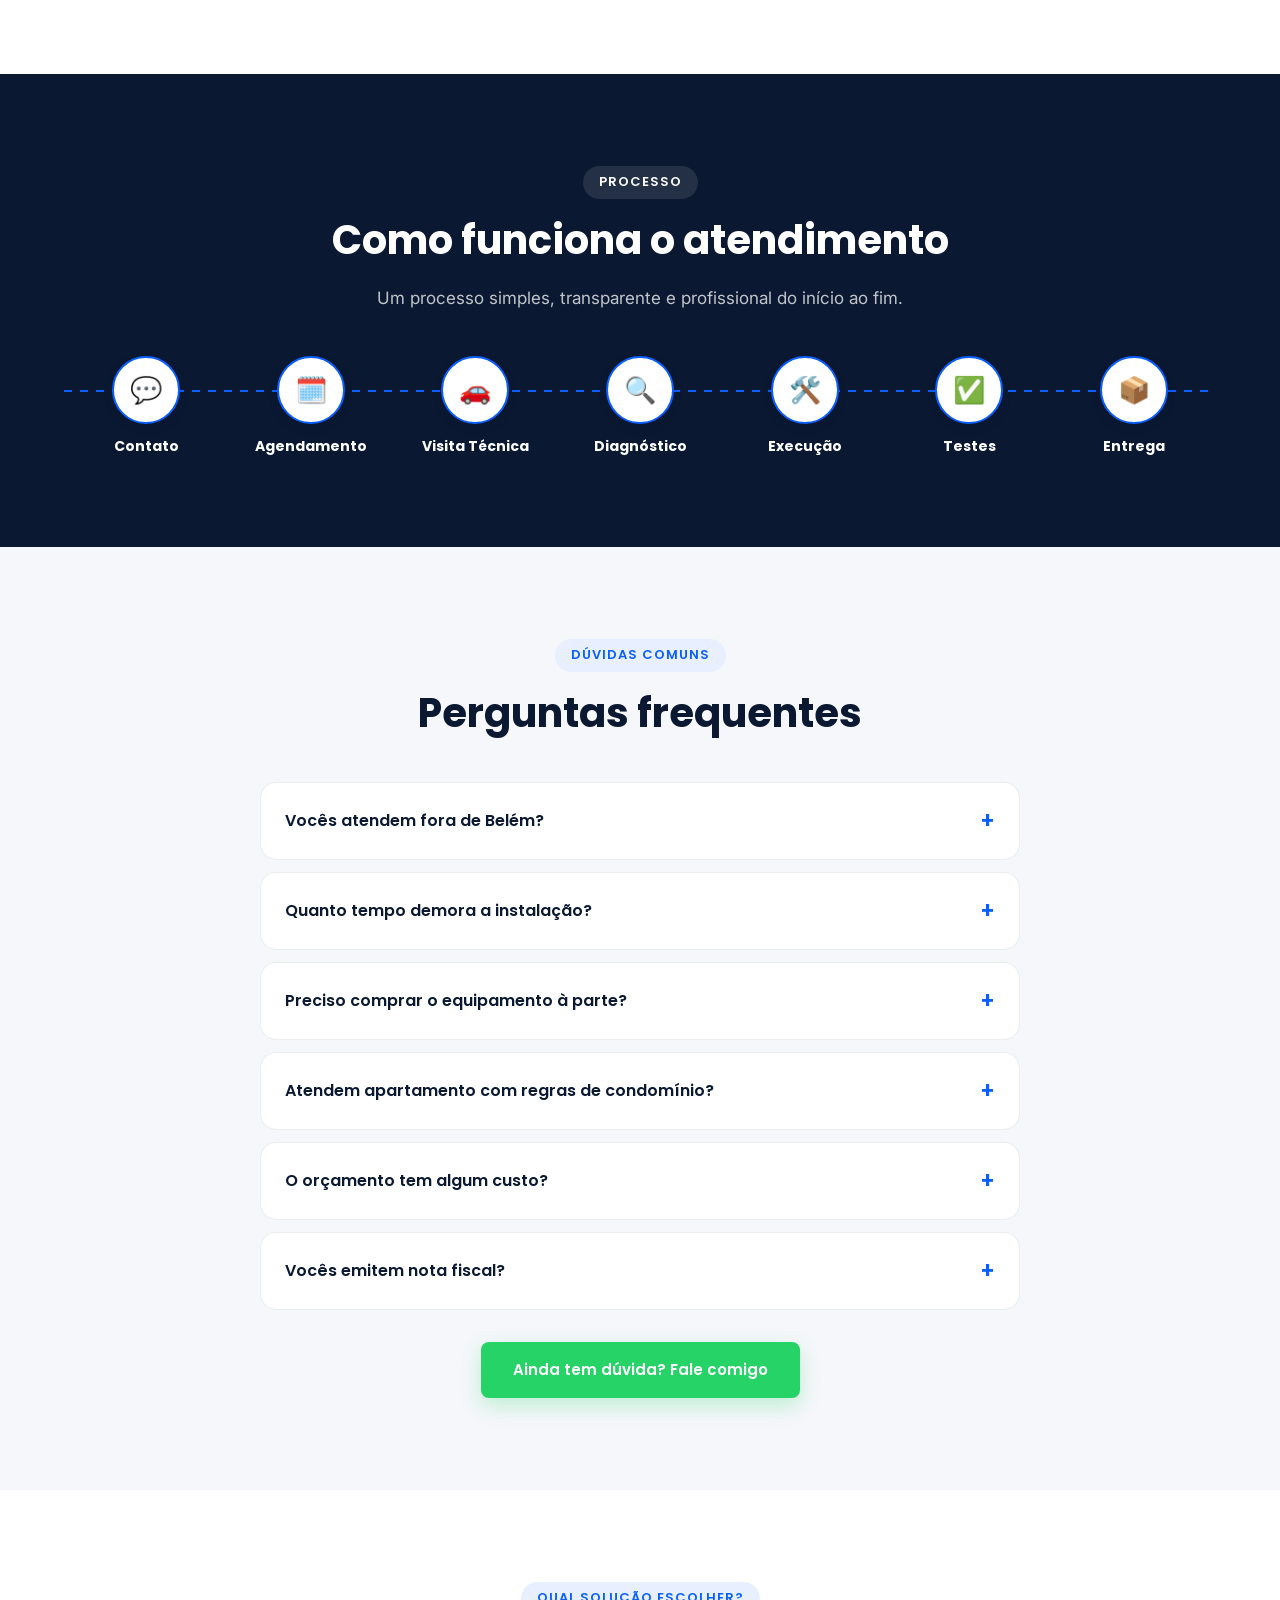
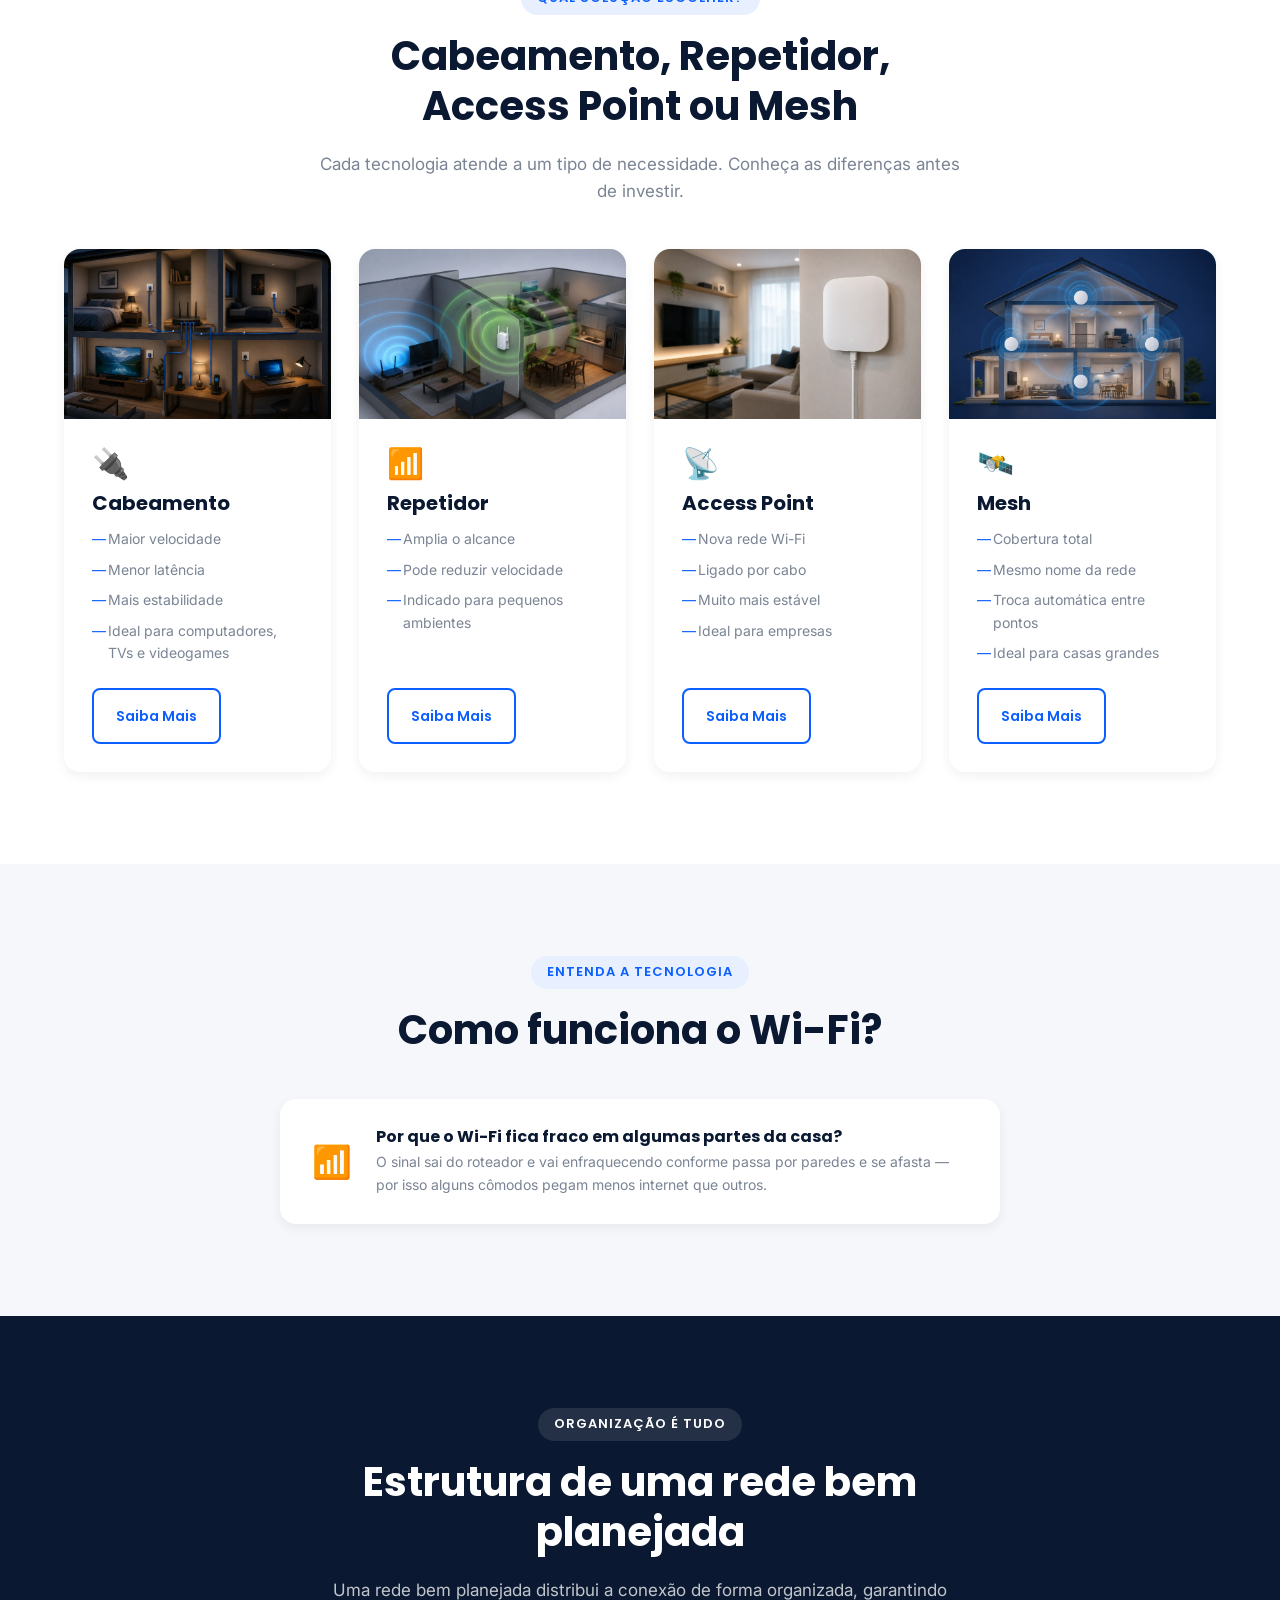
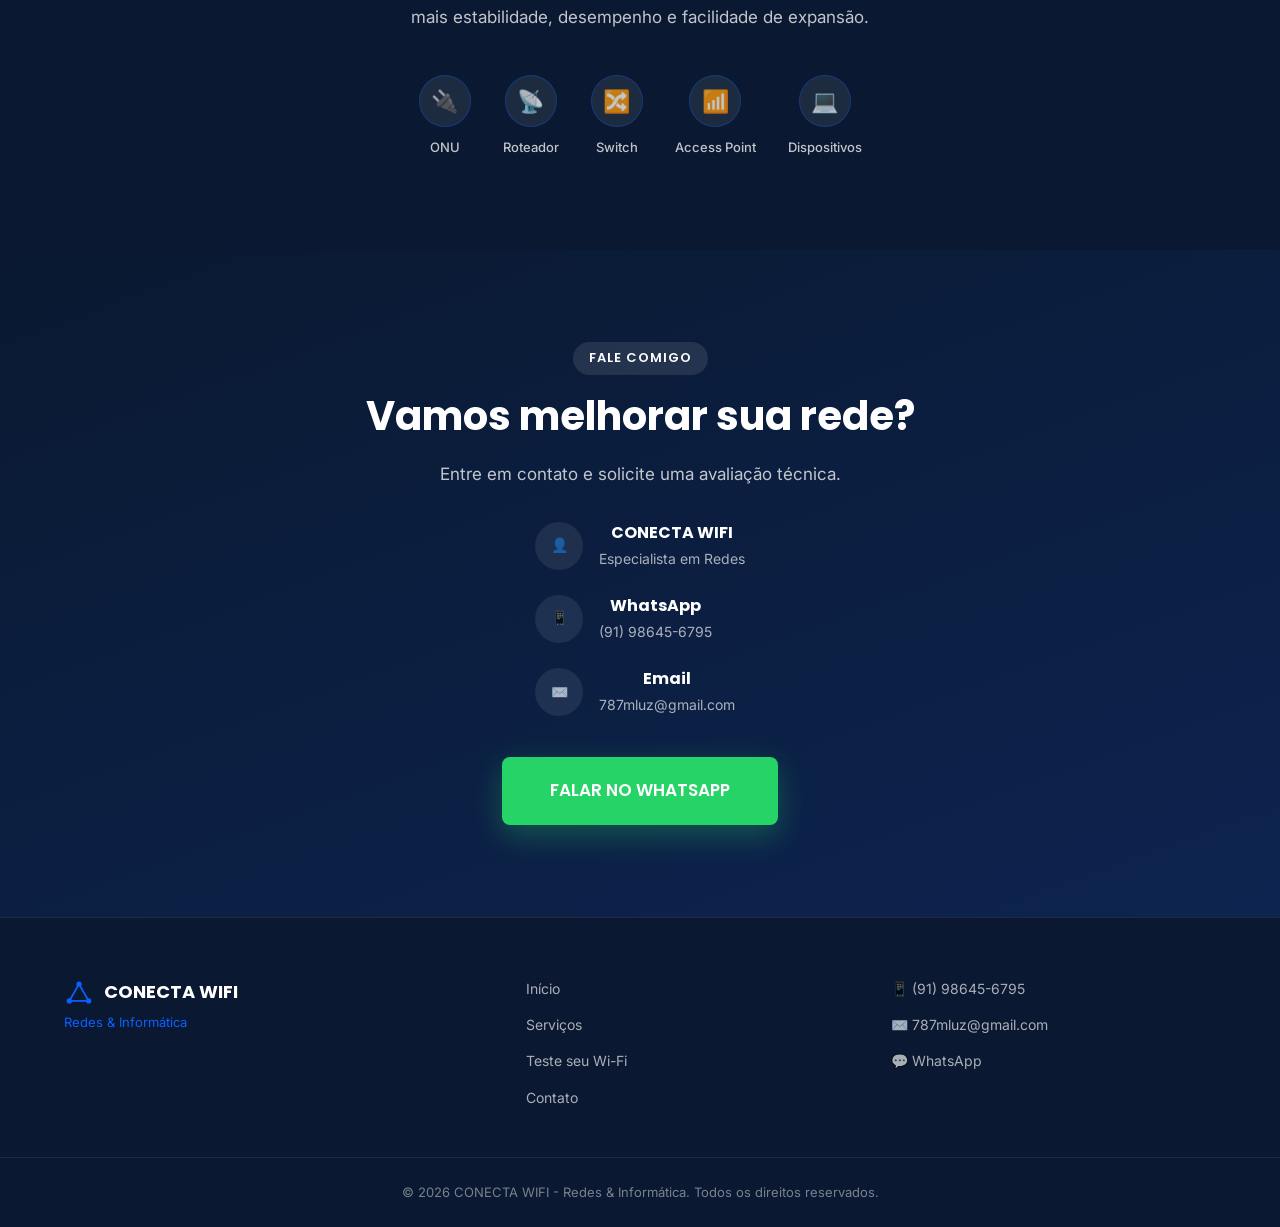
==== commit cf0d6f28: "Renomeia a marca de CONECTA SINAL para CONECTA WIFI Substitui todas as ocorrencias (titulo, meta tag" ====
--- a/index.html
+++ b/index.html
@@ -5,15 +5,15 @@
     <meta name="viewport" content="width=device-width, initial-scale=1.0">
 
     <!-- ===================== SEO BÁSICO ===================== -->
-    <title>CONECTA SINAL | Wi-Fi, Redes Empresariais e Cabeamento</title>
+    <title>CONECTA WIFI | Wi-Fi, Redes Empresariais e Cabeamento</title>
     <meta name="description" content="Projeto de Wi-Fi, Access Point, Cabeamento Estruturado, Mesh e Redes Empresariais. Soluções completas em redes e informática para residências e empresas.">
     <meta name="keywords" content="projeto wi-fi, redes empresariais, redes, wi-fi, cabeamento estruturado, access point, mesh, manutenção de computadores, técnico de informática, formatação, upgrade ssd, suporte técnico">
-    <meta name="author" content="CONECTA SINAL">
+    <meta name="author" content="CONECTA WIFI">
     <link rel="canonical" href="https://matheusluz.com.br/">
 
     <!-- ===================== OPEN GRAPH ===================== -->
     <meta property="og:type" content="website">
-    <meta property="og:title" content="CONECTA SINAL | Redes & Informática">
+    <meta property="og:title" content="CONECTA WIFI | Redes & Informática">
     <meta property="og:description" content="Redes rápidas, estáveis e seguras. Especialista em Wi-Fi, Cabeamento Estruturado e Manutenção de Computadores.">
     <meta property="og:image" content="img/card-access-point.webp">
     <meta property="og:url" content="https://matheusluz.com.br/">
@@ -21,7 +21,7 @@
 
     <!-- ===================== TWITTER CARD ===================== -->
     <meta name="twitter:card" content="summary_large_image">
-    <meta name="twitter:title" content="CONECTA SINAL | Redes & Informática">
+    <meta name="twitter:title" content="CONECTA WIFI | Redes & Informática">
     <meta name="twitter:description" content="Redes rápidas, estáveis e seguras. Especialista em Wi-Fi, Cabeamento Estruturado e Manutenção de Computadores.">
     <meta name="twitter:image" content="img/card-access-point.webp">
 
@@ -41,7 +41,7 @@
     {
         "@context": "https://schema.org",
         "@type": "LocalBusiness",
-        "name": "CONECTA SINAL - Redes & Informática",
+        "name": "CONECTA WIFI - Redes & Informática",
         "image": "img/card-access-point.webp",
         "description": "Especialista em Redes de Computadores, Wi-Fi, Cabeamento Estruturado e Manutenção de Computadores.",
         "telephone": "+55-91-98645-6795",
@@ -85,7 +85,7 @@
                     <line x1="6" y1="26" x2="28" y2="26" stroke="currentColor" stroke-width="2"/>
                 </svg>
                 <span class="navbar__logo-text">
-                    <span class="navbar__logo-title">CONECTA SINAL</span>
+                    <span class="navbar__logo-title">CONECTA WIFI</span>
                     <span class="navbar__logo-subtitle">Redes &amp; Informática</span>
                 </span>
             </a>
@@ -99,7 +99,7 @@
                 </ul>
             </nav>
 
-            <a href="https://wa.me/5591986456795?text=Ol%C3%A1%21%20Vim%20pelo%20site%20da%20CONECTA%20SINAL%20e%20gostaria%20de%20mais%20informa%C3%A7%C3%B5es." target="_blank" rel="noopener" class="btn btn--primary navbar__cta">
+            <a href="https://wa.me/5591986456795?text=Ol%C3%A1%21%20Vim%20pelo%20site%20da%20CONECTA%20WIFI%20e%20gostaria%20de%20mais%20informa%C3%A7%C3%B5es." target="_blank" rel="noopener" class="btn btn--primary navbar__cta">
                 Fale no WhatsApp
             </a>
 
@@ -279,7 +279,7 @@
                     </div>
                 </div>
 
-                <a href="https://wa.me/5591986456795?text=Ol%C3%A1%21%20Vim%20pelo%20site%20da%20CONECTA%20SINAL%20e%20gostaria%20de%20mais%20informa%C3%A7%C3%B5es." target="_blank" rel="noopener" class="btn btn--whatsapp section-cta">Não encontrou o que precisa? Fale comigo</a>
+                <a href="https://wa.me/5591986456795?text=Ol%C3%A1%21%20Vim%20pelo%20site%20da%20CONECTA%20WIFI%20e%20gostaria%20de%20mais%20informa%C3%A7%C3%B5es." target="_blank" rel="noopener" class="btn btn--whatsapp section-cta">Não encontrou o que precisa? Fale comigo</a>
             </div>
         </section>
 
@@ -415,7 +415,7 @@
             <div class="container">
                 <div class="section__header reveal">
                     <span class="section__tag">O que fazemos diferente</span>
-                    <h2 class="section__title">Por que escolher a CONECTA SINAL?</h2>
+                    <h2 class="section__title">Por que escolher a CONECTA WIFI?</h2>
                 </div>
 
                 <div class="services-grid services-grid--3">
@@ -694,7 +694,7 @@
                         <li>
                             <span class="contact__info-icon">👤</span>
                             <div>
-                                <strong>CONECTA SINAL</strong>
+                                <strong>CONECTA WIFI</strong>
                                 <span>Especialista em Redes</span>
                             </div>
                         </li>
@@ -714,7 +714,7 @@
                         </li>
                     </ul>
 
-                    <a href="https://wa.me/5591986456795?text=Ol%C3%A1%21%20Vim%20pelo%20site%20da%20CONECTA%20SINAL%20e%20gostaria%20de%20solicitar%20uma%20avalia%C3%A7%C3%A3o%20t%C3%A9cnica%20da%20minha%20rede." target="_blank" rel="noopener" class="btn btn--whatsapp-lg">
+                    <a href="https://wa.me/5591986456795?text=Ol%C3%A1%21%20Vim%20pelo%20site%20da%20CONECTA%20WIFI%20e%20gostaria%20de%20solicitar%20uma%20avalia%C3%A7%C3%A3o%20t%C3%A9cnica%20da%20minha%20rede." target="_blank" rel="noopener" class="btn btn--whatsapp-lg">
                         FALAR NO WHATSAPP
                     </a>
                 </div>
@@ -736,7 +736,7 @@
                         <line x1="17" y1="7" x2="28" y2="26" stroke="currentColor" stroke-width="2"/>
                         <line x1="6" y1="26" x2="28" y2="26" stroke="currentColor" stroke-width="2"/>
                     </svg>
-                    <span class="footer__logo">CONECTA SINAL</span>
+                    <span class="footer__logo">CONECTA WIFI</span>
                 </div>
                 <span class="footer__logo-subtitle">Redes &amp; Informática</span>
             </div>
@@ -751,17 +751,17 @@
             <div class="footer__contact">
                 <a href="tel:+5591986456795">📱 (91) 98645-6795</a>
                 <a href="mailto:787mluz@gmail.com">✉️ 787mluz@gmail.com</a>
-                <a href="https://wa.me/5591986456795?text=Ol%C3%A1%21%20Vim%20pelo%20site%20da%20CONECTA%20SINAL%20e%20gostaria%20de%20mais%20informa%C3%A7%C3%B5es." target="_blank" rel="noopener">💬 WhatsApp</a>
+                <a href="https://wa.me/5591986456795?text=Ol%C3%A1%21%20Vim%20pelo%20site%20da%20CONECTA%20WIFI%20e%20gostaria%20de%20mais%20informa%C3%A7%C3%B5es." target="_blank" rel="noopener">💬 WhatsApp</a>
             </div>
         </div>
 
         <div class="footer__bottom">
-            <p>&copy; <span id="current-year"></span> CONECTA SINAL - Redes &amp; Informática. Todos os direitos reservados.</p>
+            <p>&copy; <span id="current-year"></span> CONECTA WIFI - Redes &amp; Informática. Todos os direitos reservados.</p>
         </div>
     </footer>
 
     <!-- ===================== BOTÃO FLUTUANTE WHATSAPP ===================== -->
-    <a href="https://wa.me/5591986456795?text=Ol%C3%A1%21%20Vim%20pelo%20site%20da%20CONECTA%20SINAL%20e%20gostaria%20de%20mais%20informa%C3%A7%C3%B5es." target="_blank" rel="noopener" class="whatsapp-float" aria-label="Falar no WhatsApp">
+    <a href="https://wa.me/5591986456795?text=Ol%C3%A1%21%20Vim%20pelo%20site%20da%20CONECTA%20WIFI%20e%20gostaria%20de%20mais%20informa%C3%A7%C3%B5es." target="_blank" rel="noopener" class="whatsapp-float" aria-label="Falar no WhatsApp">
         💬
     </a>
 
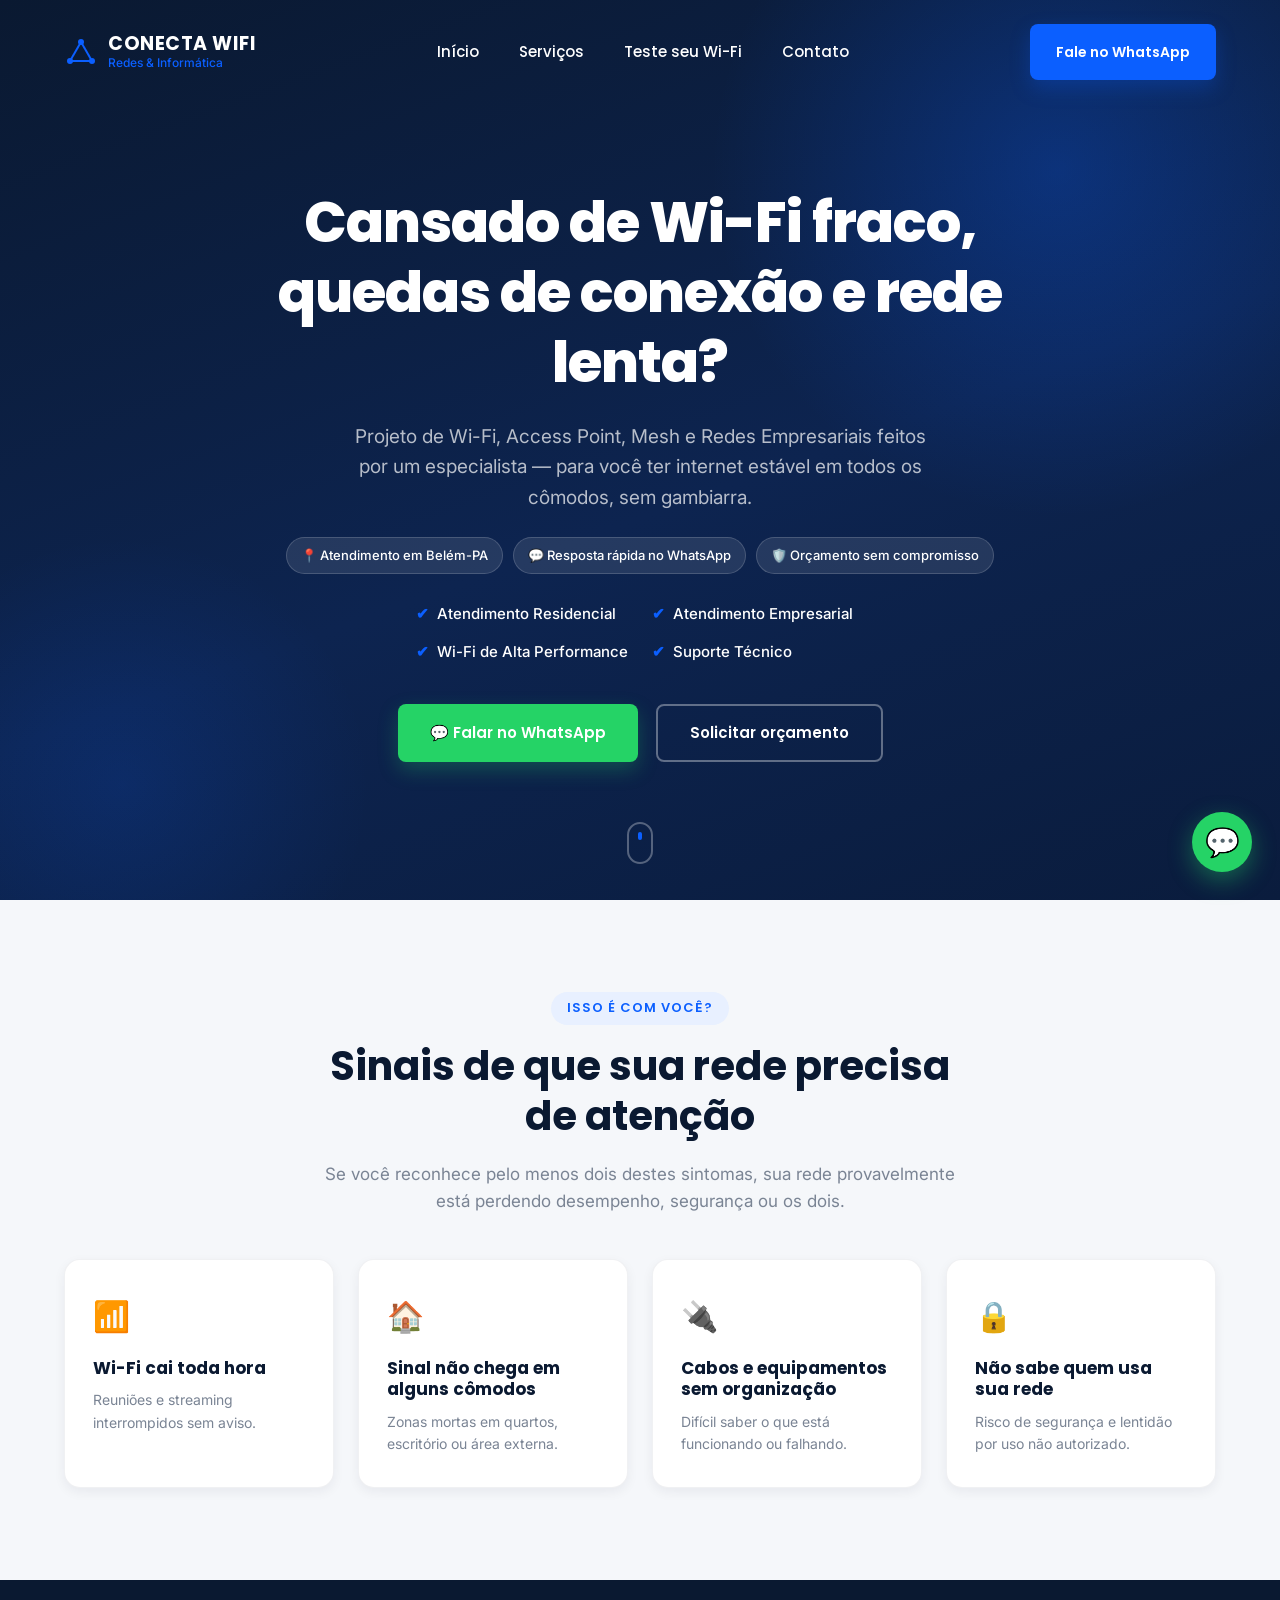
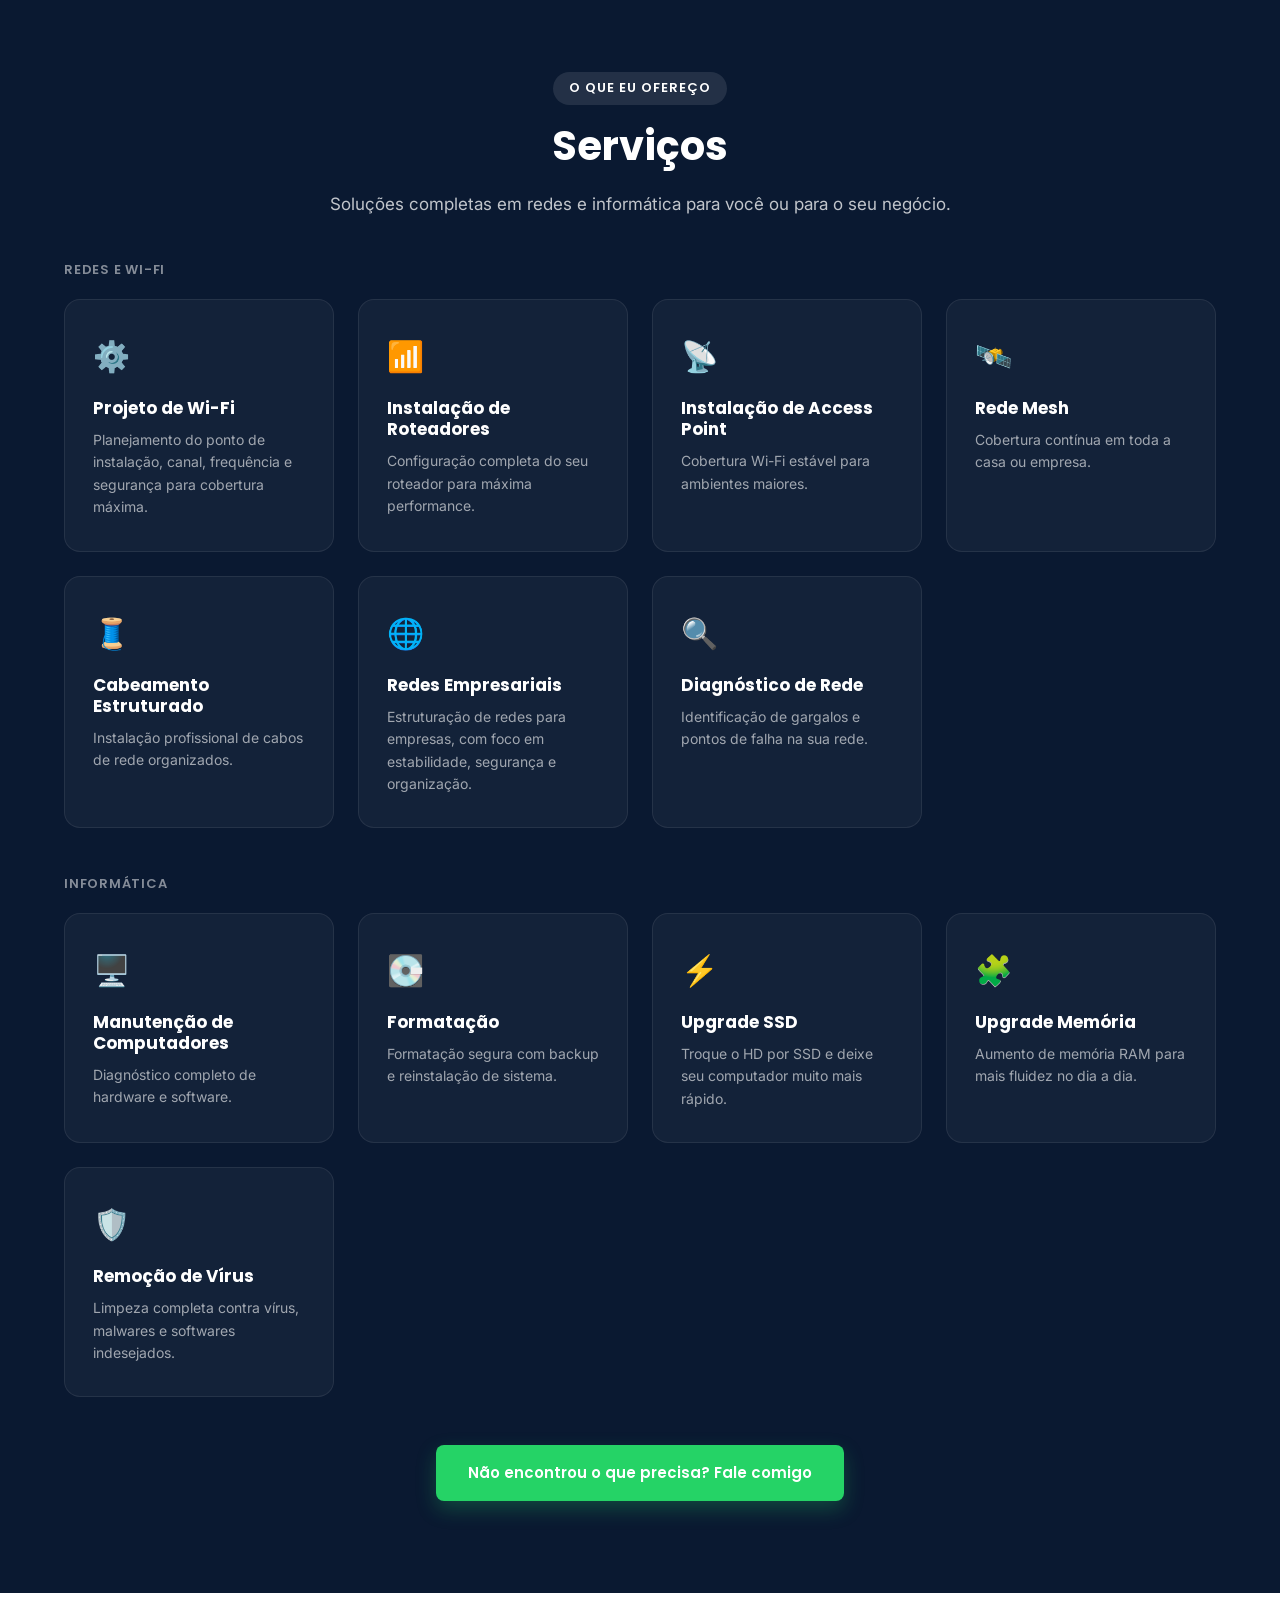
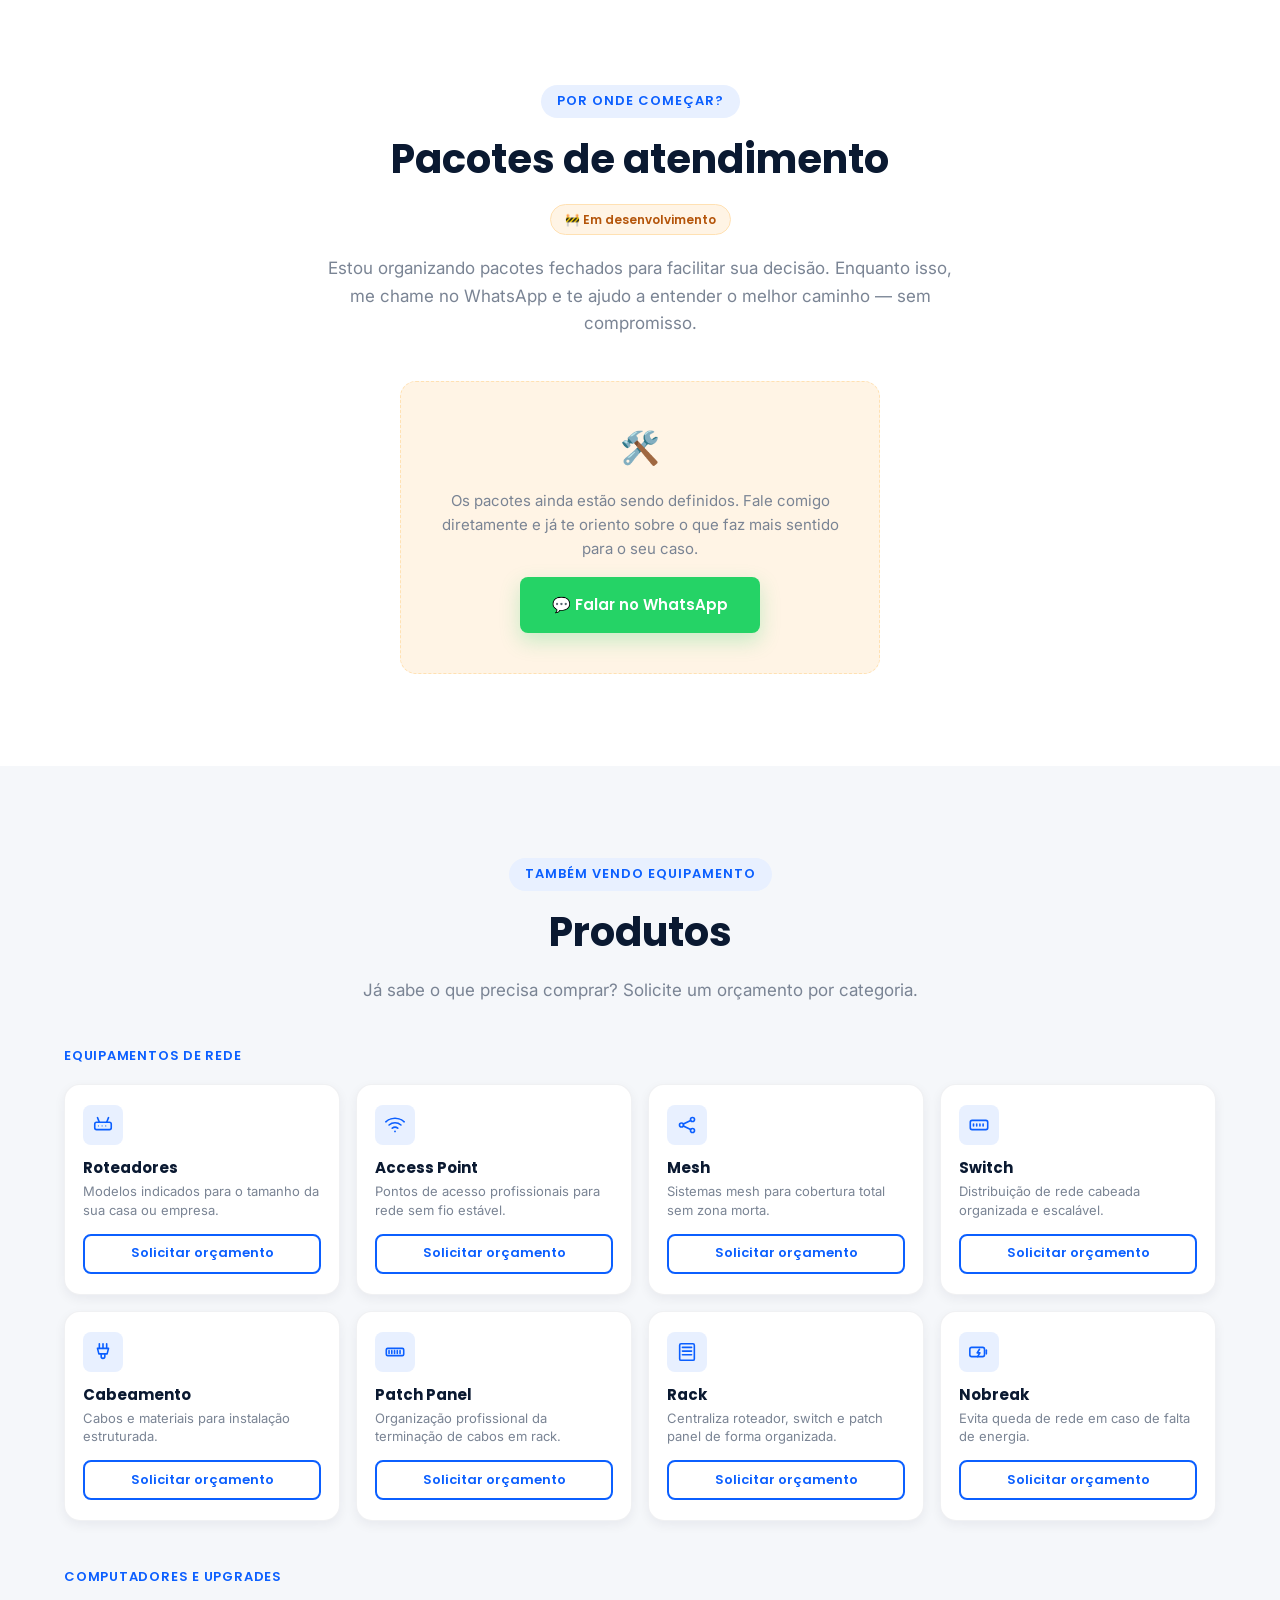
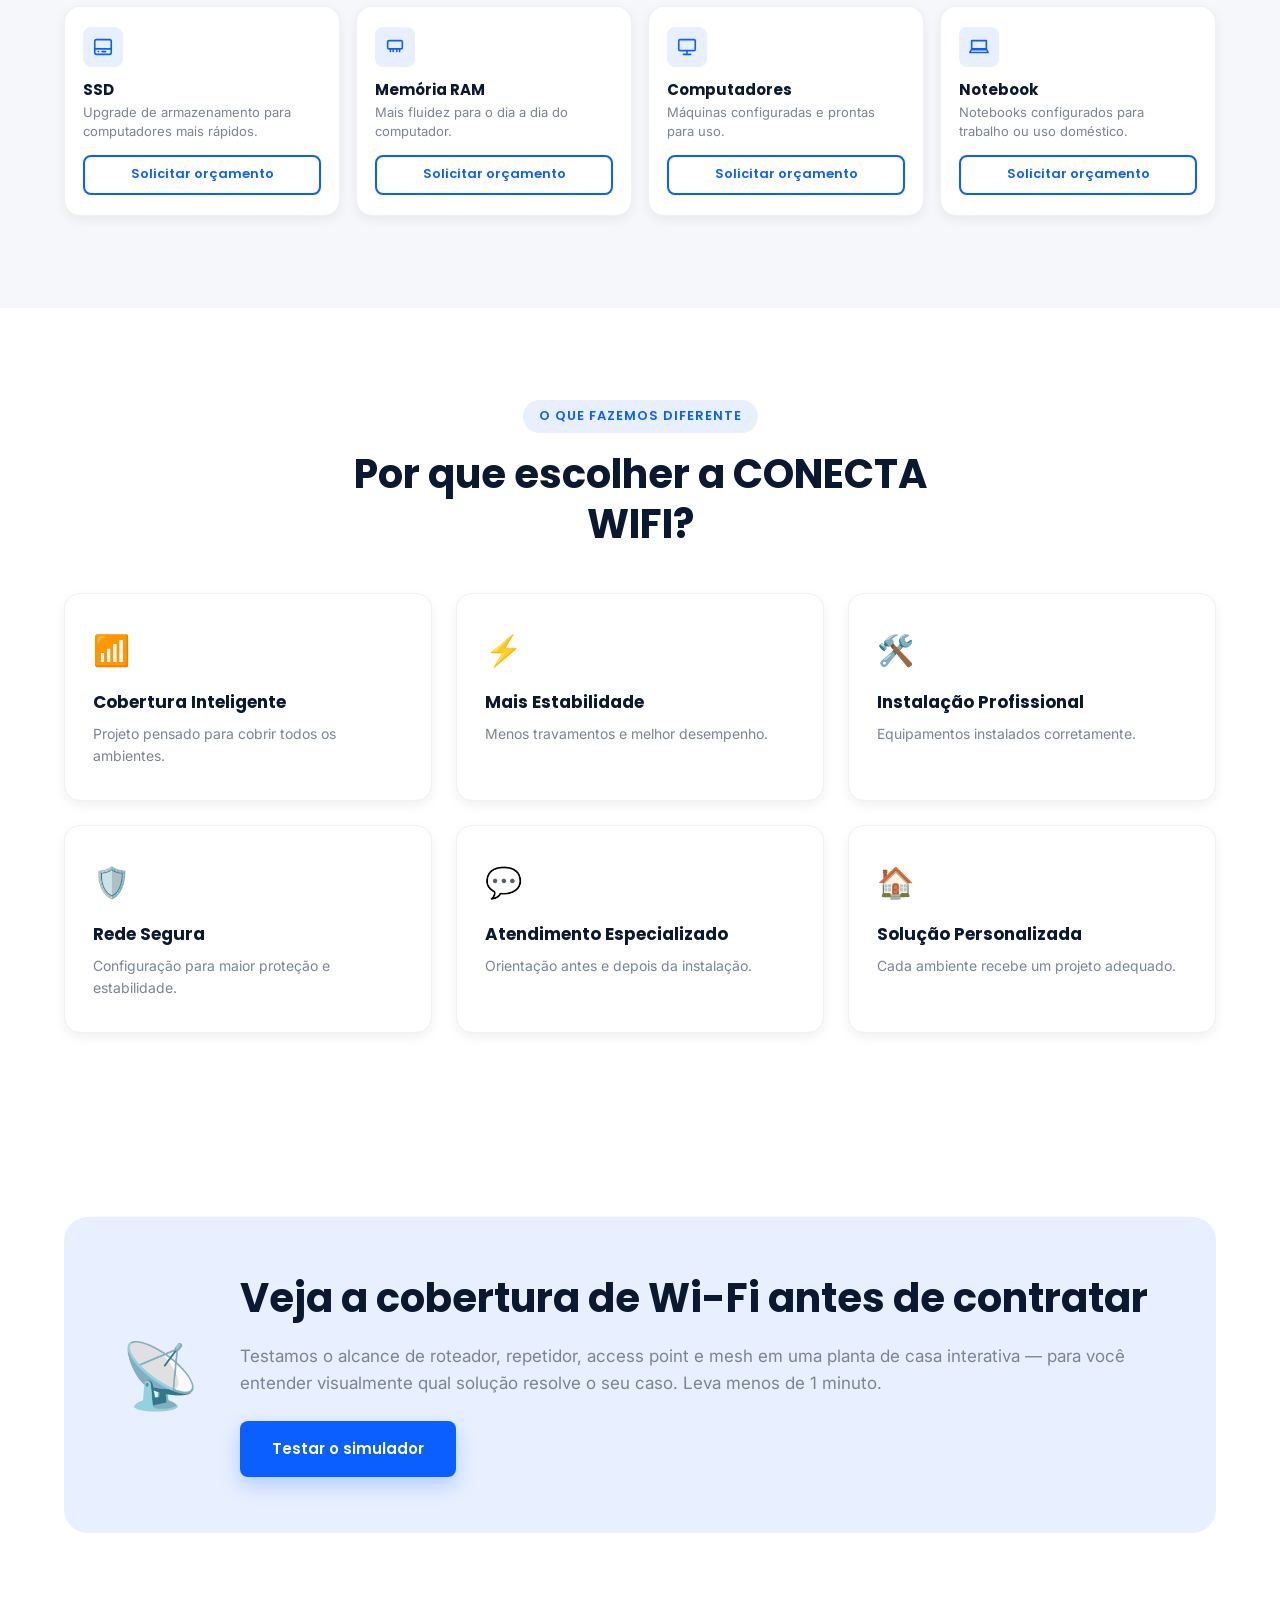
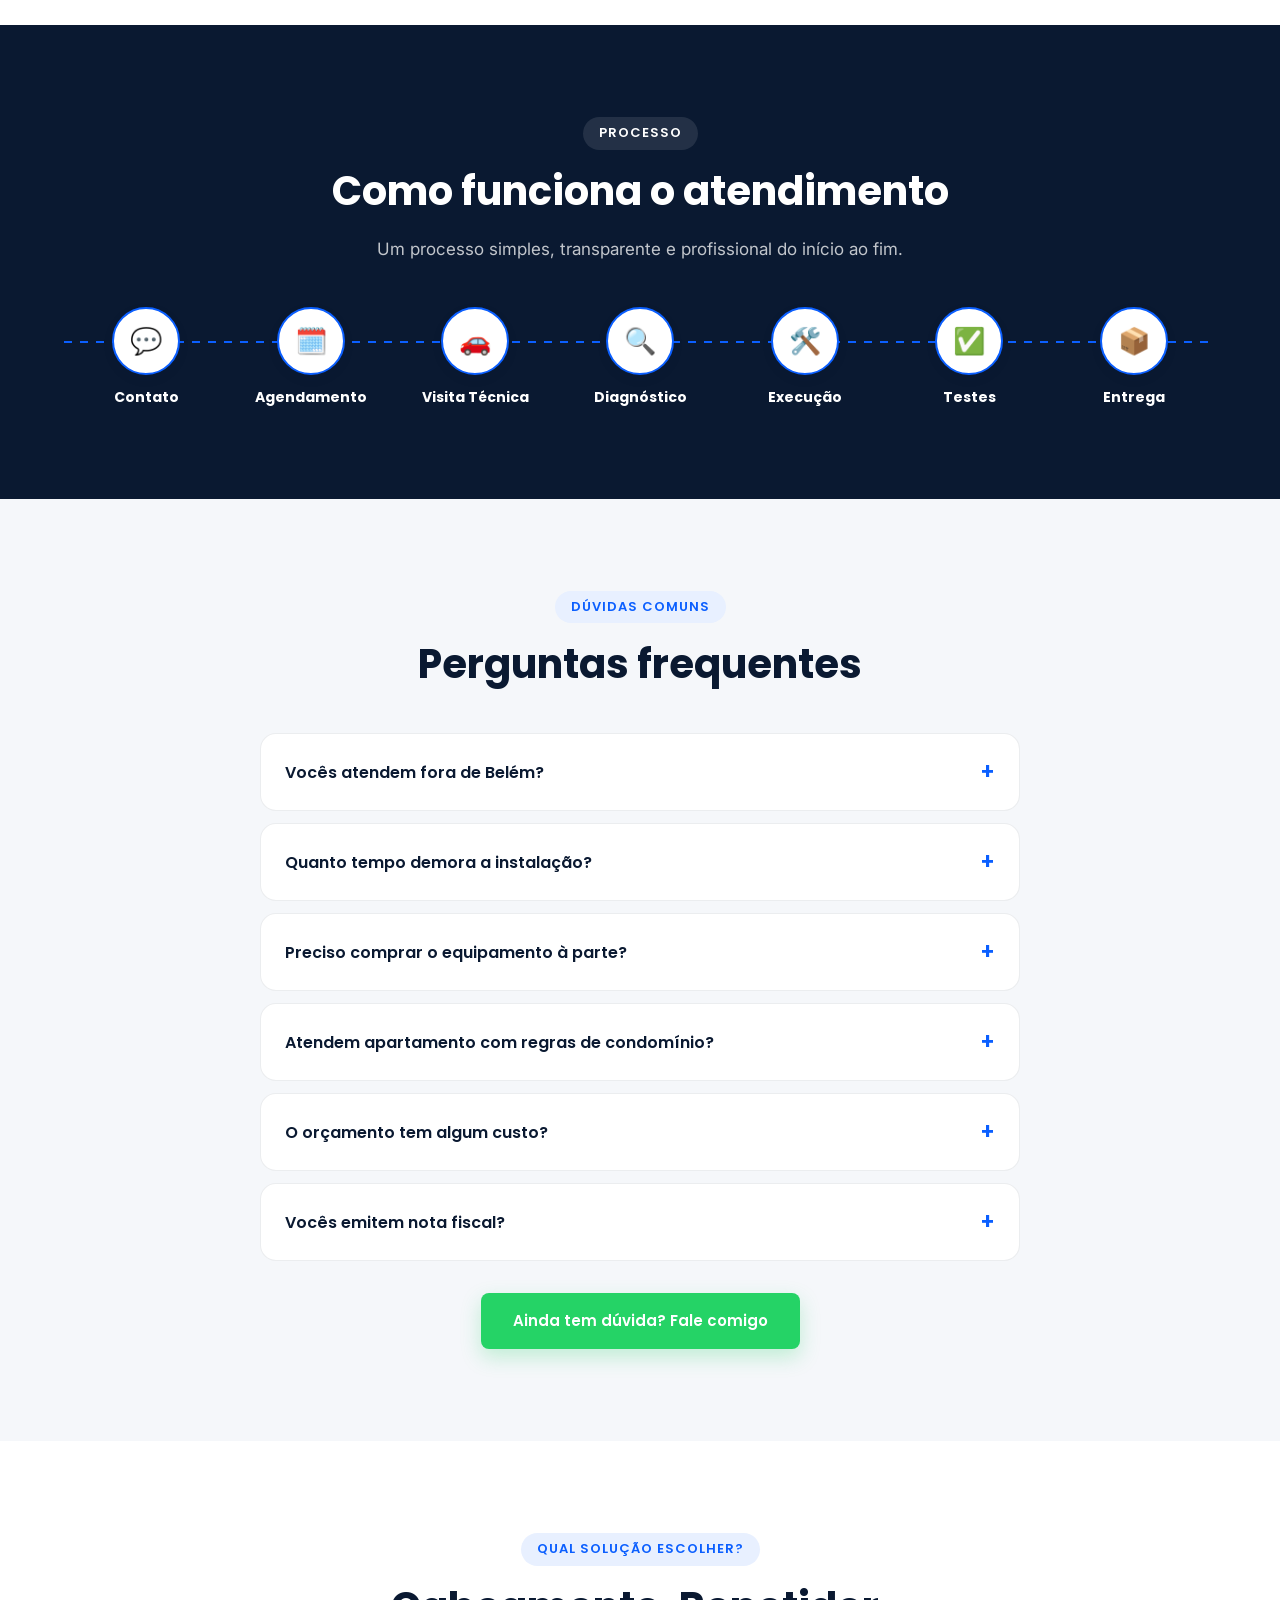
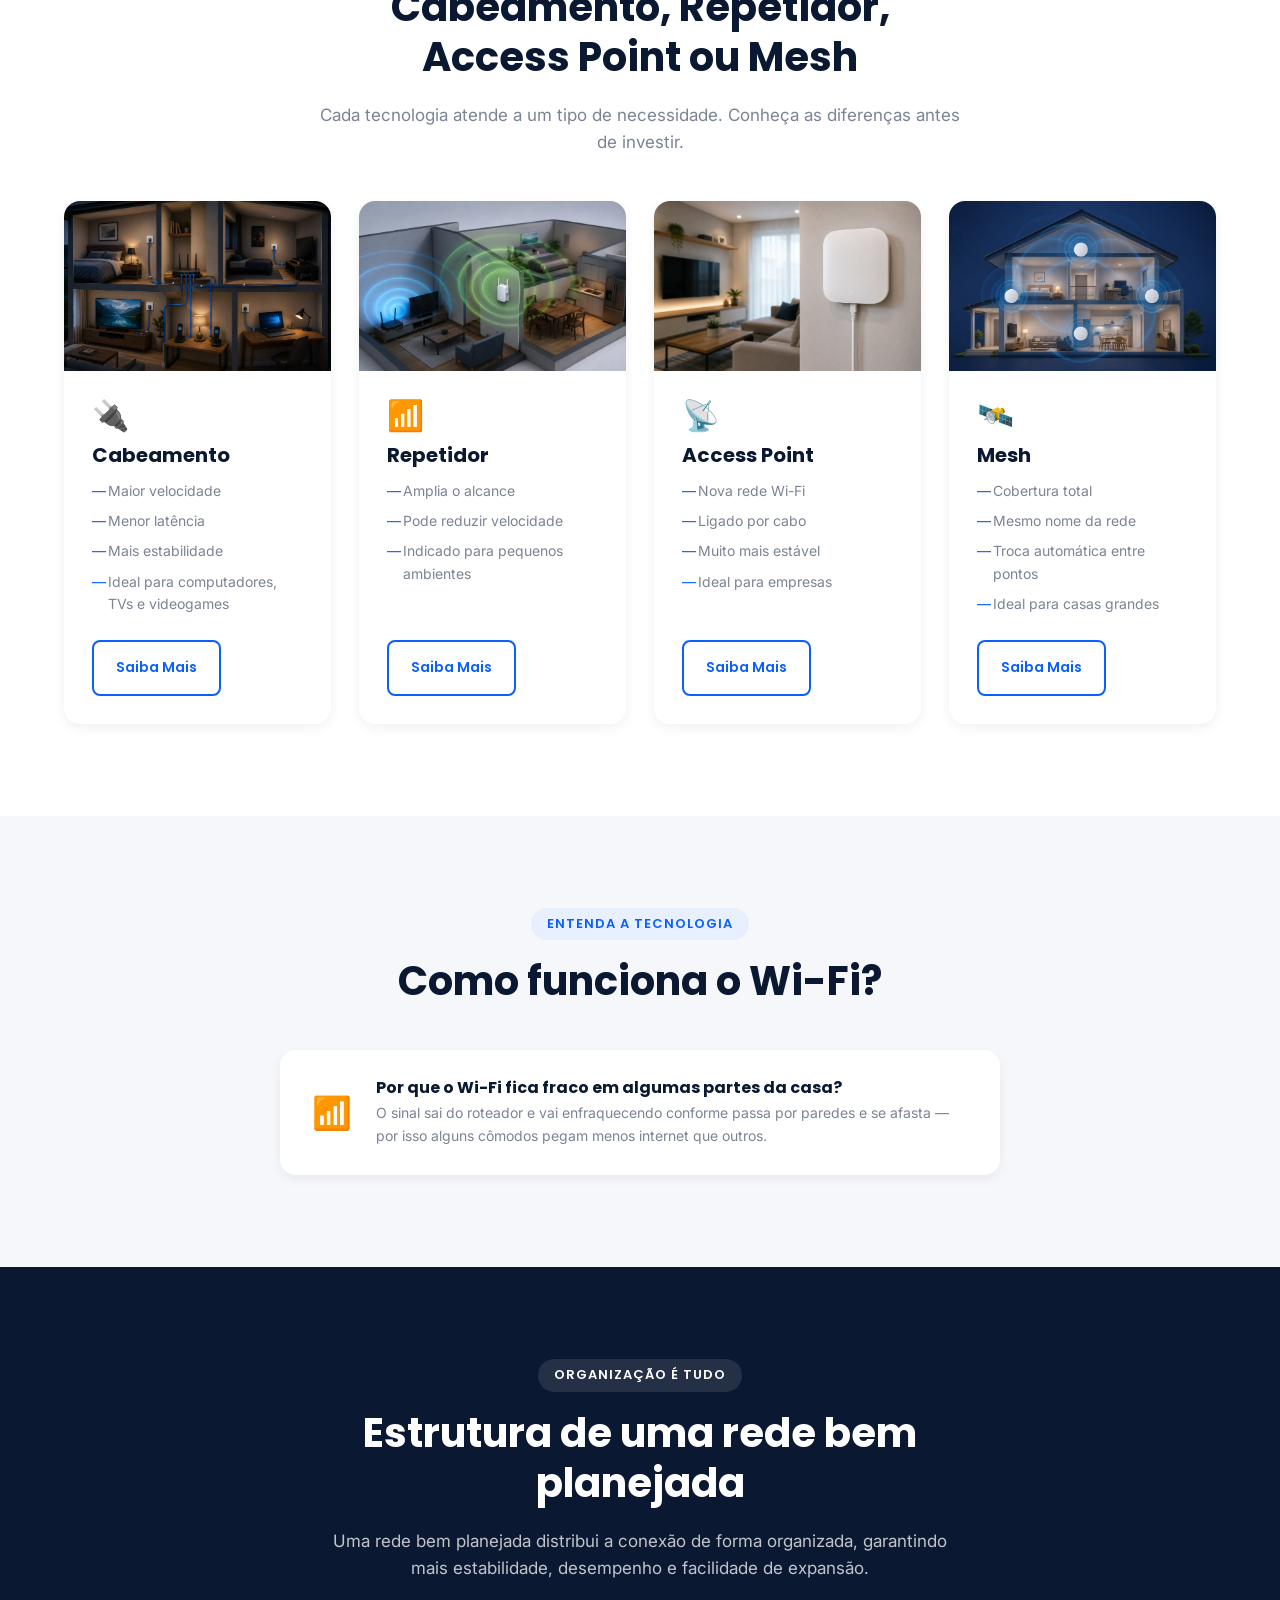
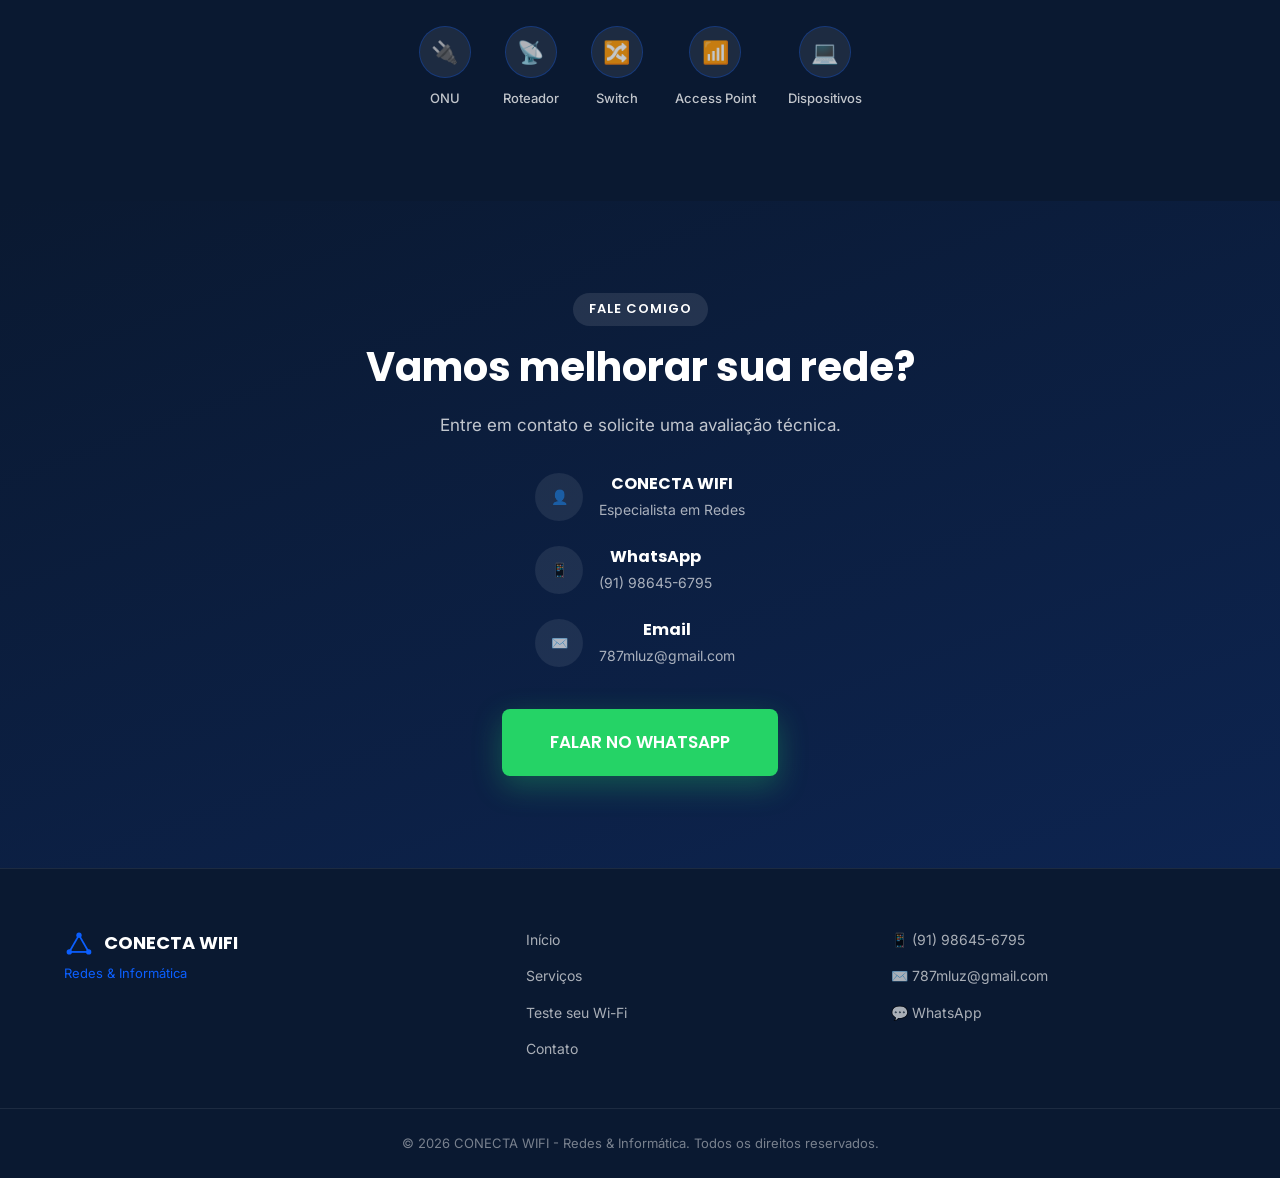
==== commit 741de9d7: "Remove o rotulo "Ferramenta exclusiva" do bloco do simulador Co-Authored-By: Claude Sonnet 5 <norepl" ====
--- a/index.html
+++ b/index.html
@@ -465,7 +465,6 @@
                 <div class="simulator-banner reveal">
                     <div class="simulator-banner__icon">📡</div>
                     <div class="simulator-banner__content">
-                        <span class="section__tag">Ferramenta exclusiva</span>
                         <h2 class="section__title">Veja a cobertura de Wi-Fi antes de contratar</h2>
                         <p class="section__text">
                             Testamos o alcance de roteador, repetidor, access point e mesh em uma
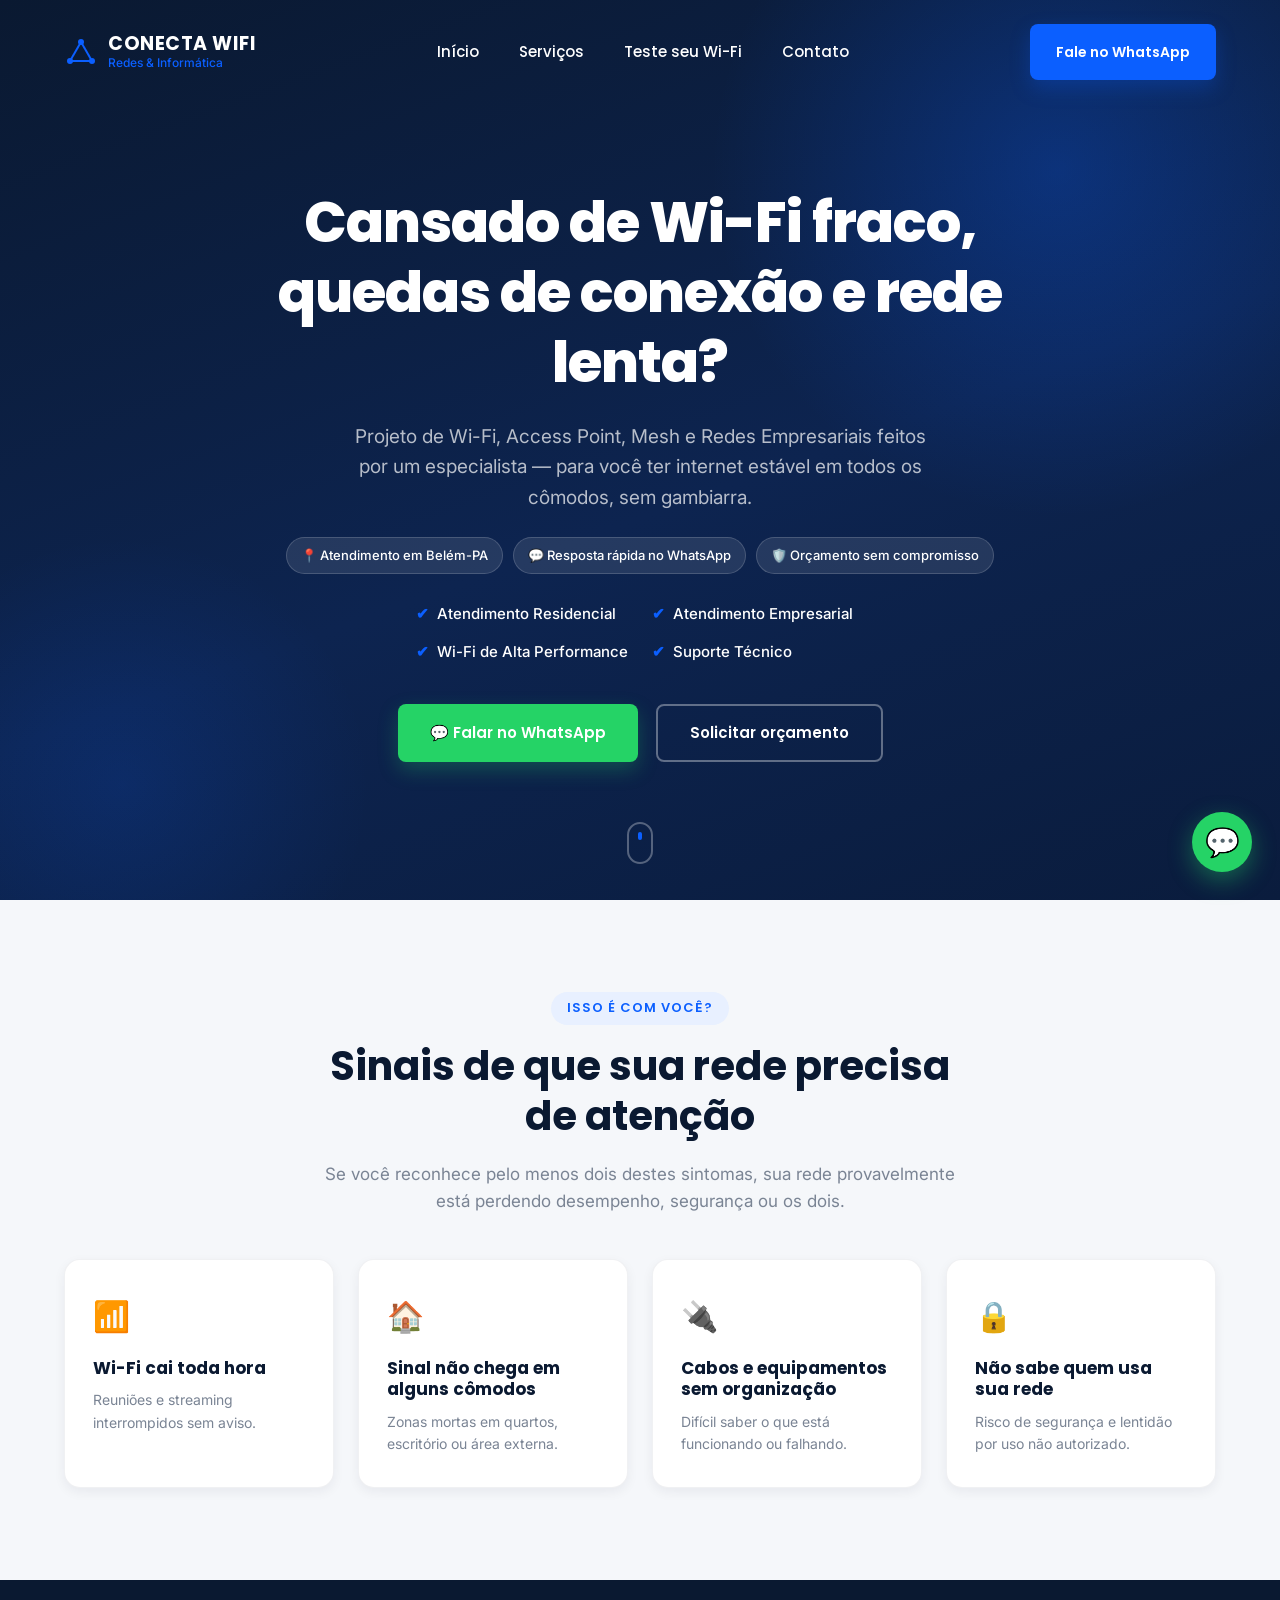
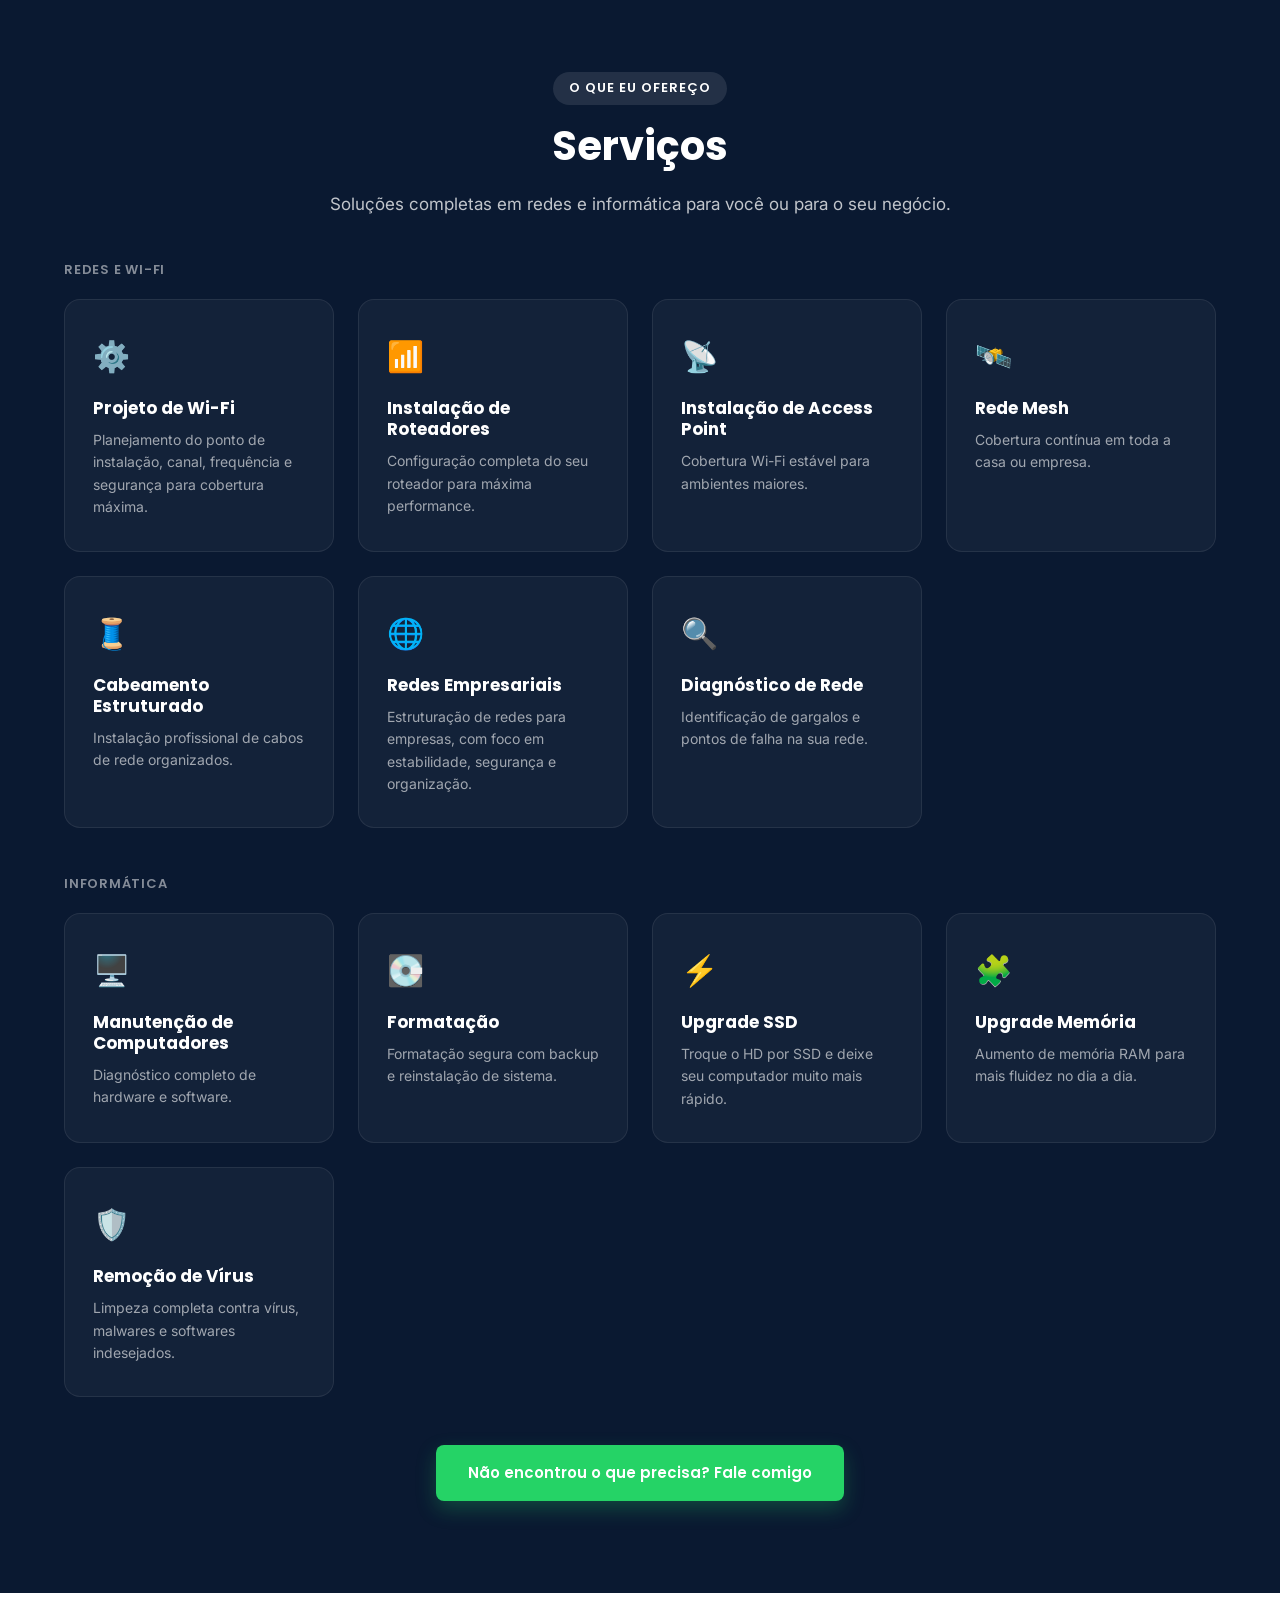
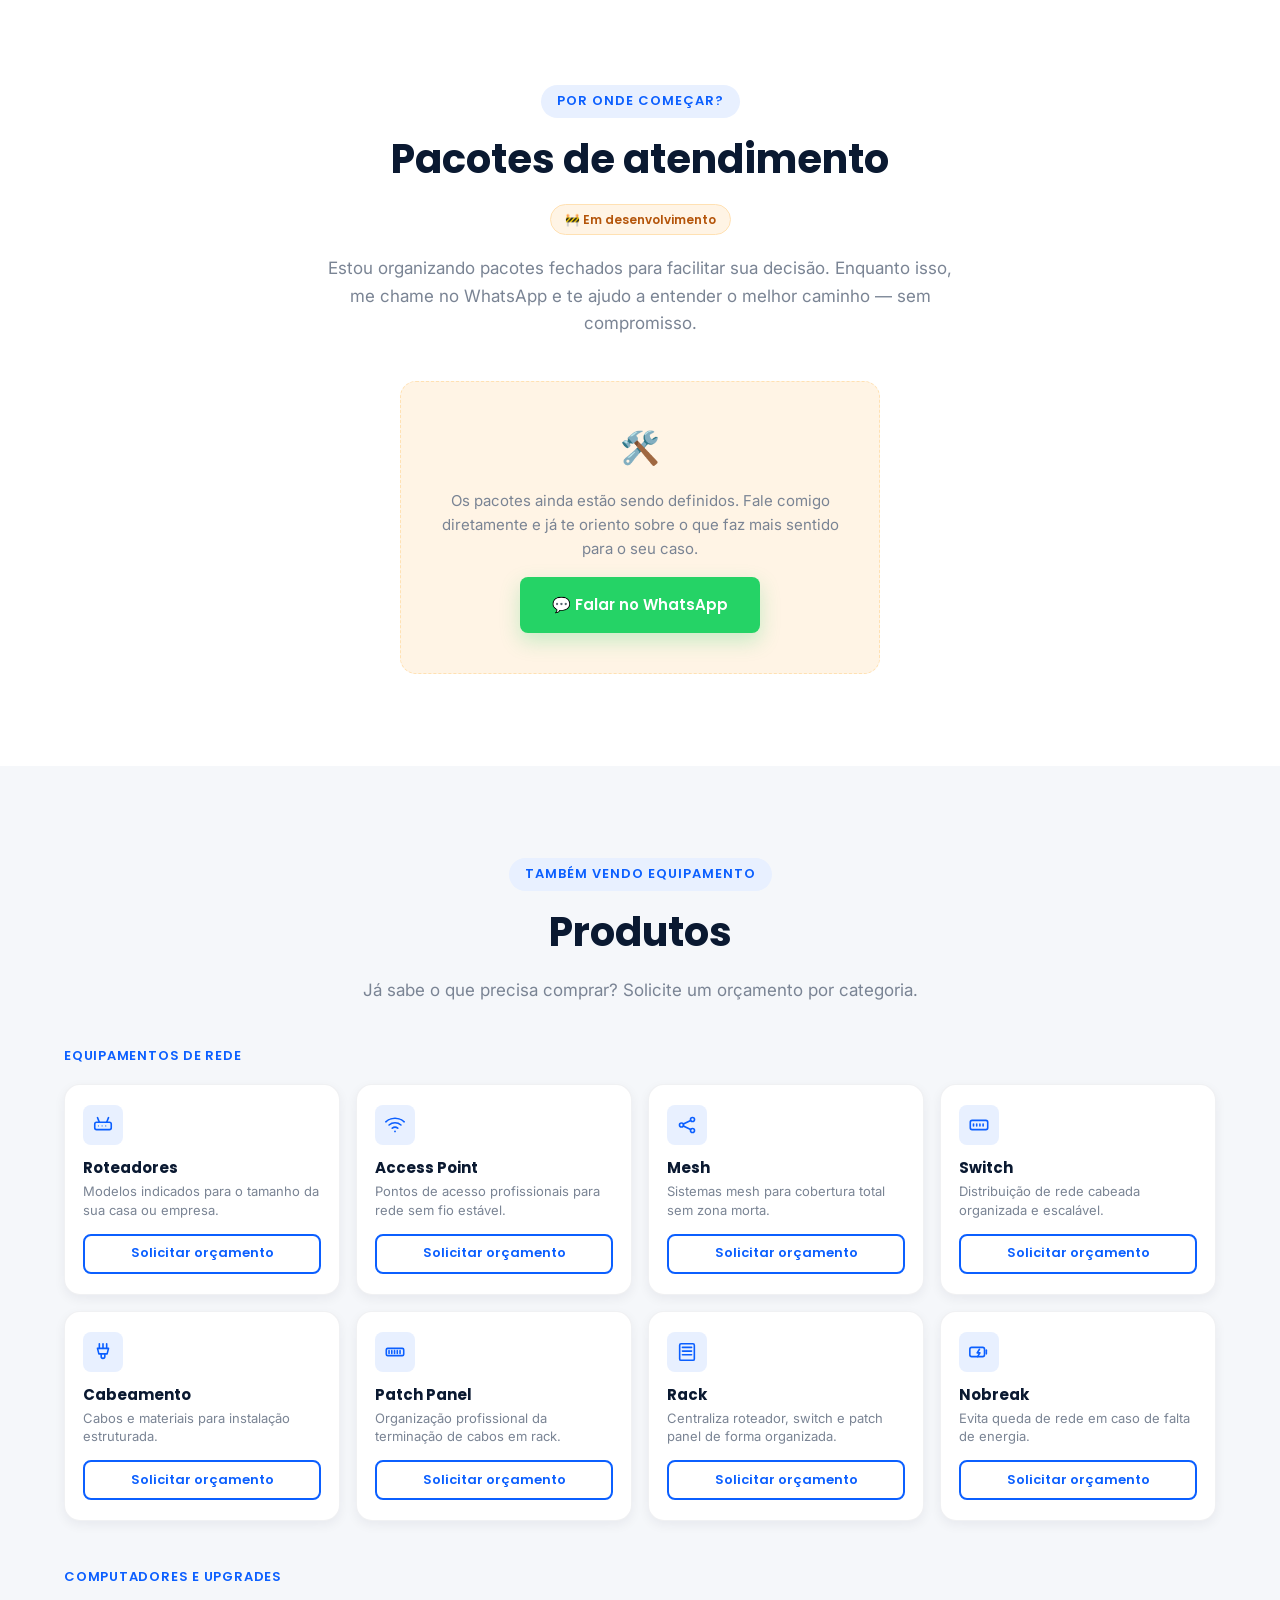
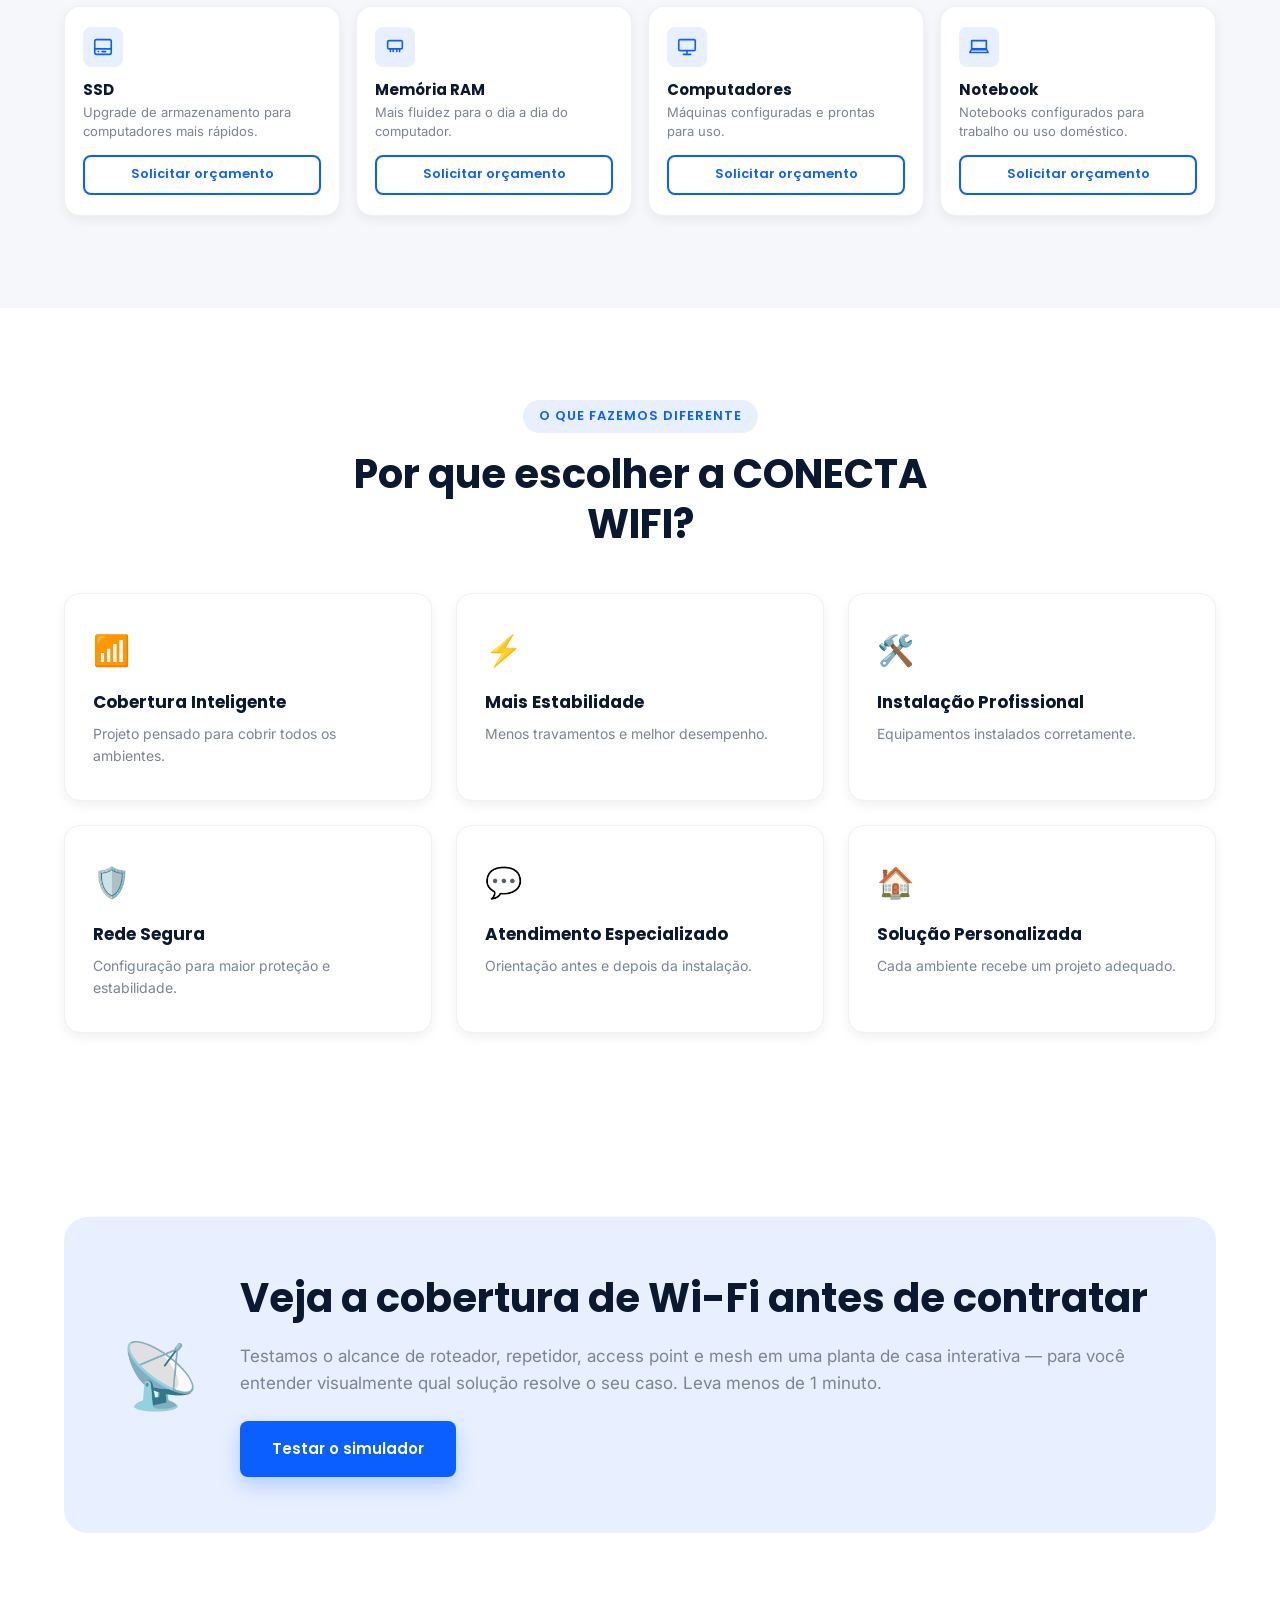
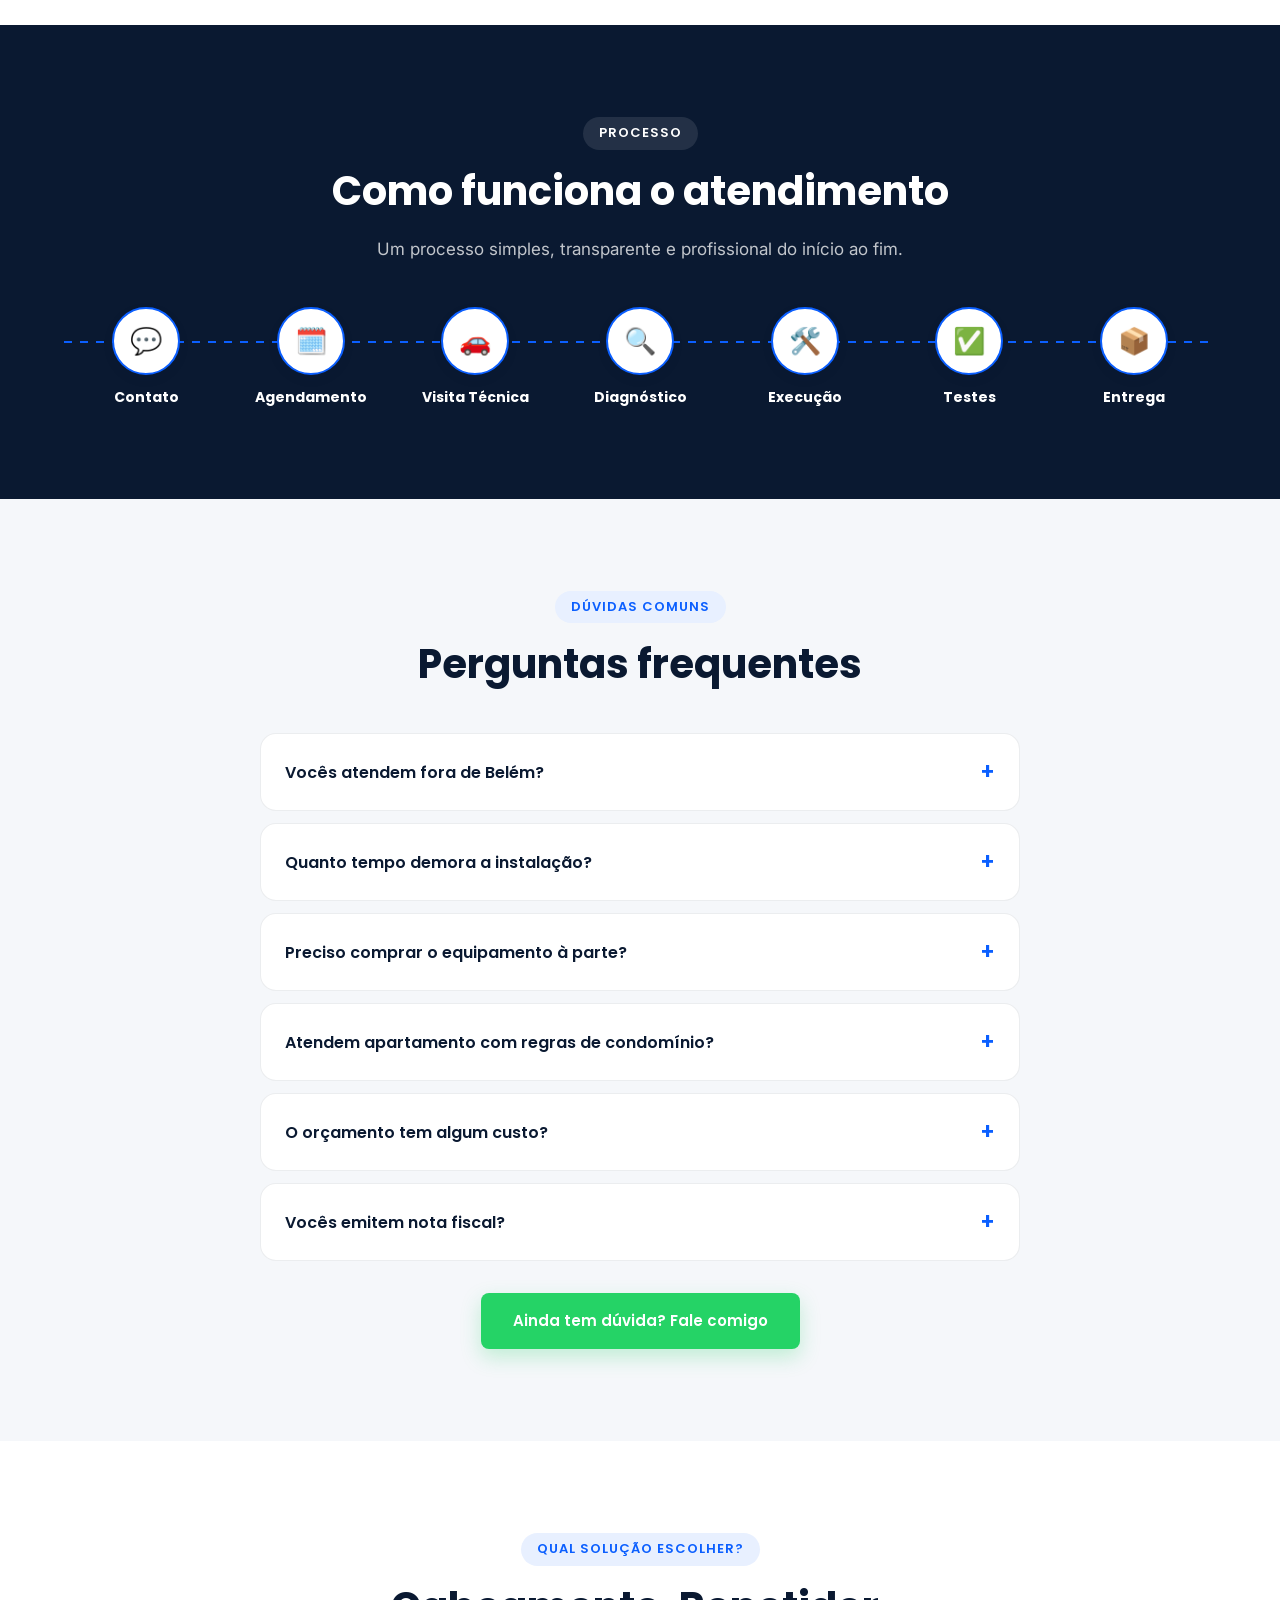
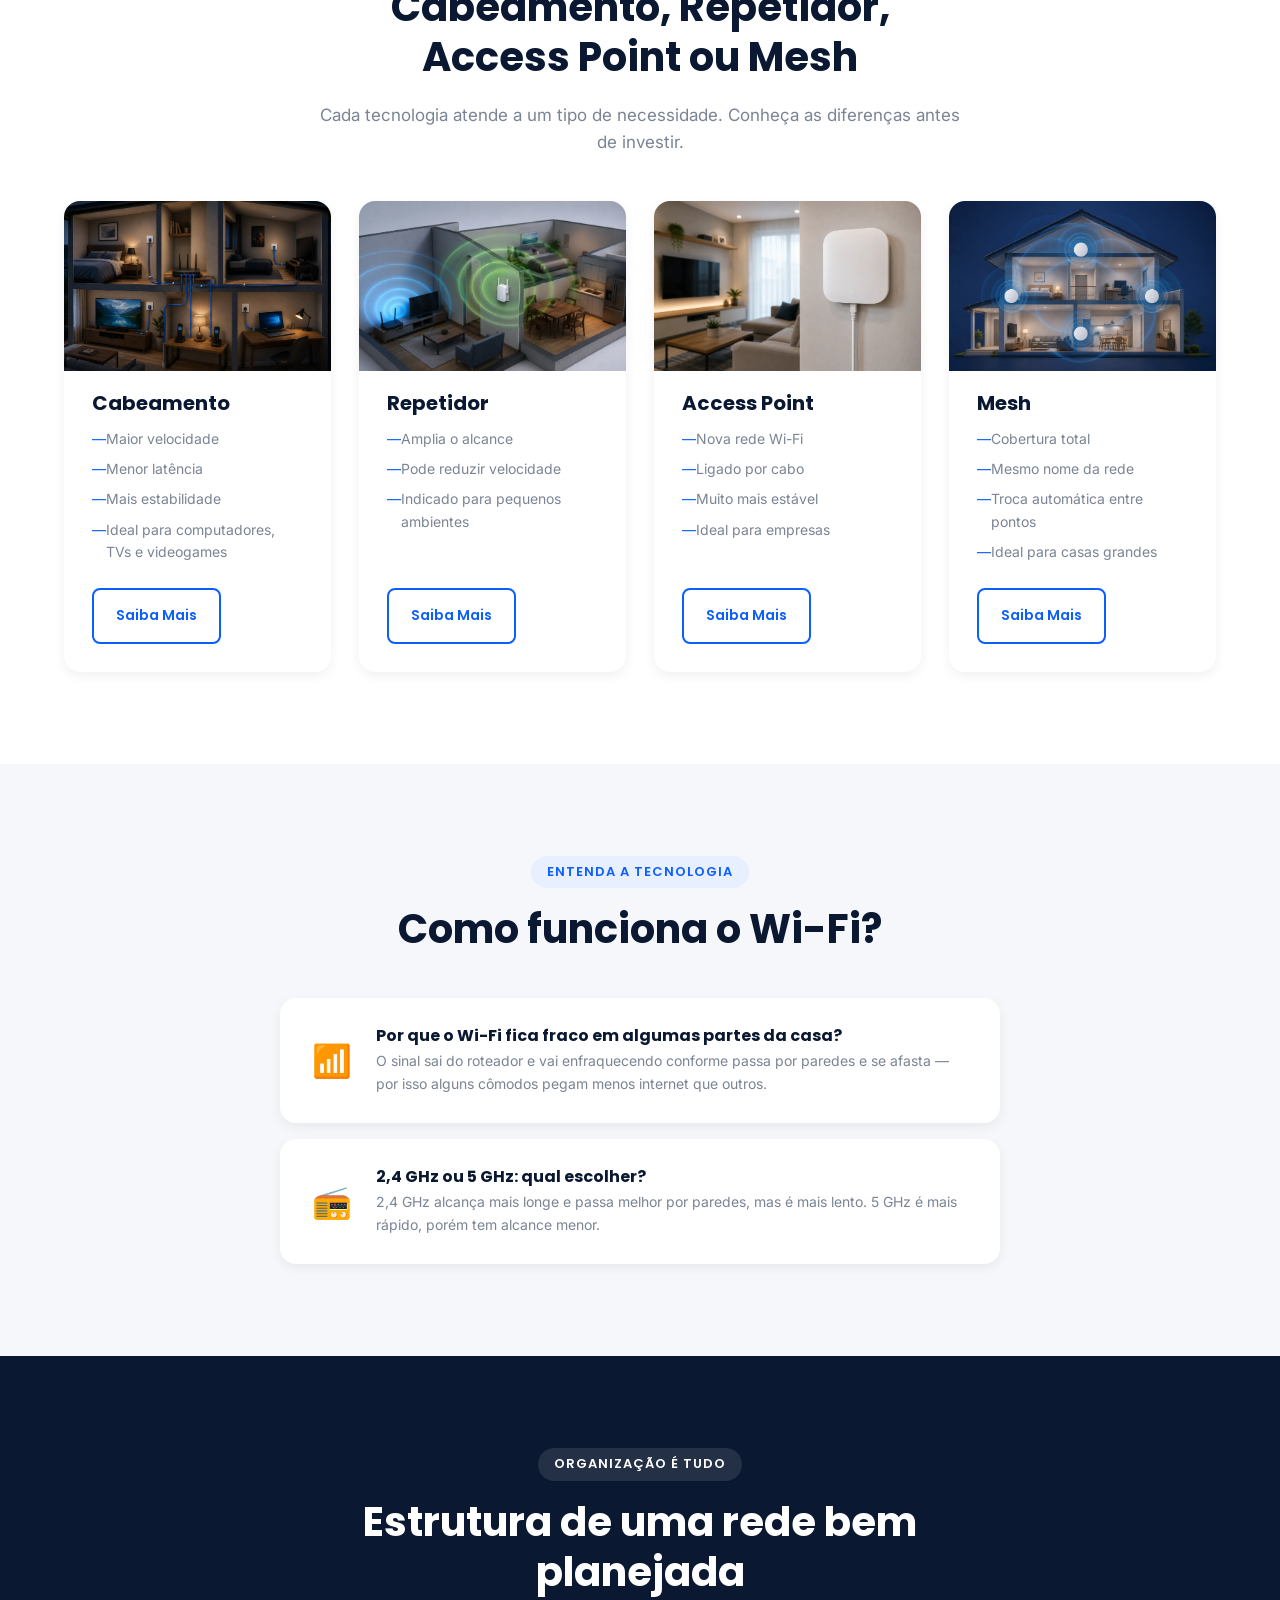
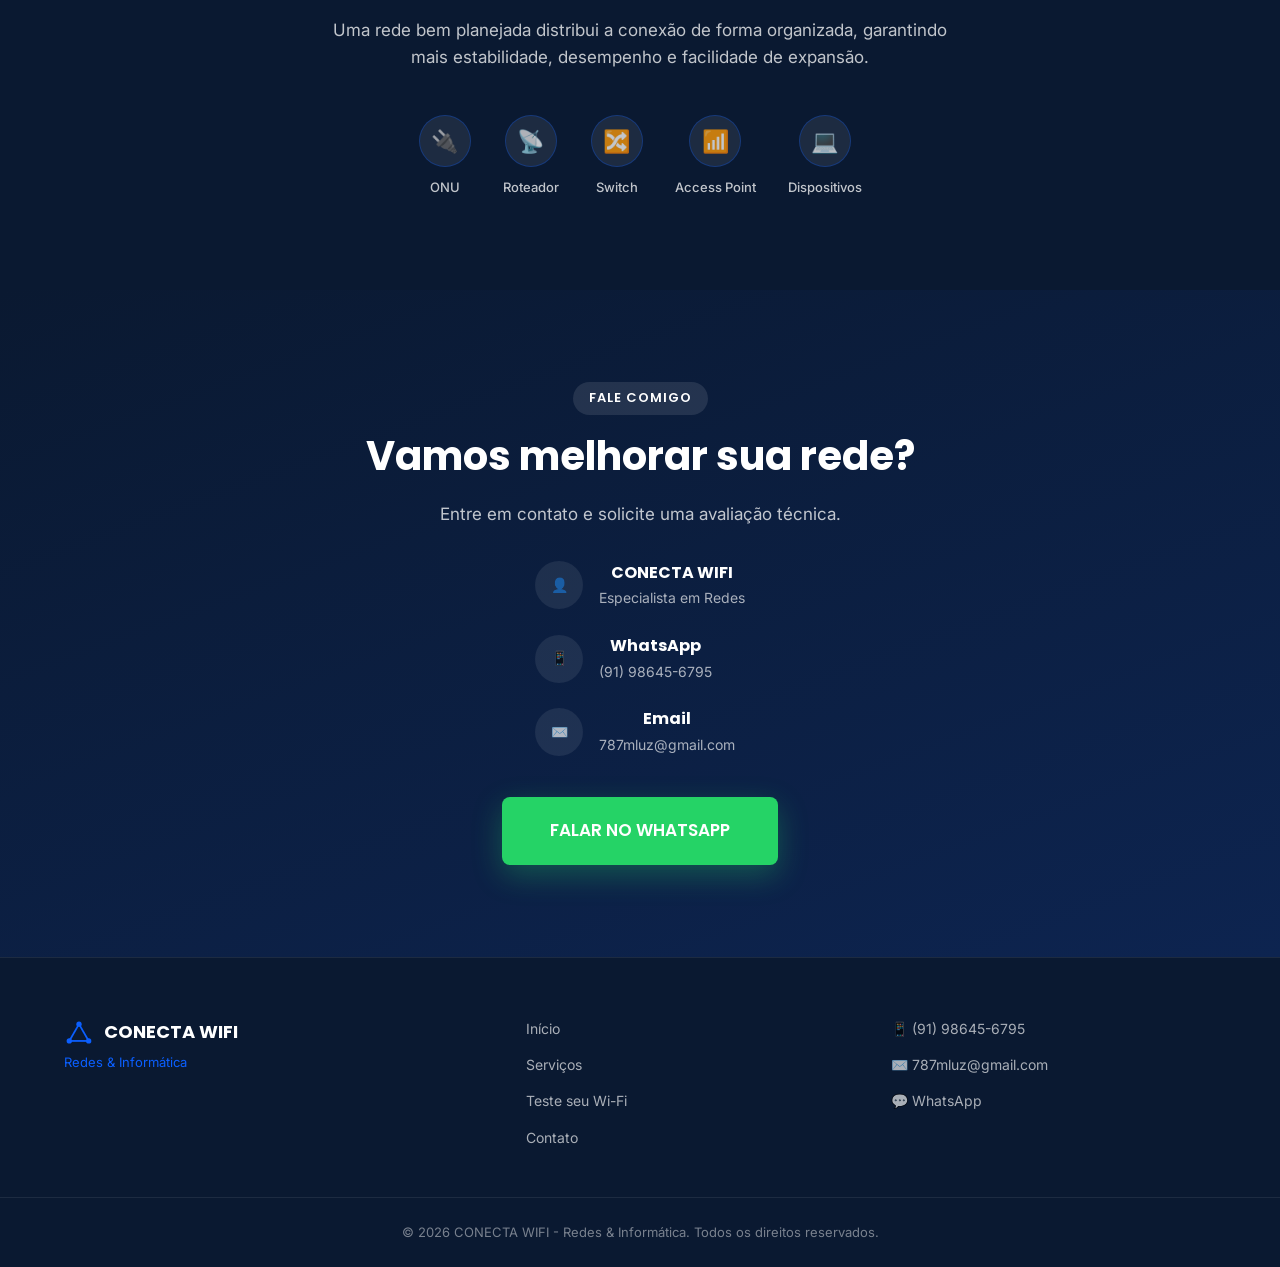
==== commit db18ca2e: "Ajusta bloco Comparativo e adiciona explicacao de frequencia no Wi-Fi Secao "Qual solucao escolher?"" ====
--- a/index.html
+++ b/index.html
@@ -580,7 +580,6 @@
                         <div class="compare-card__image">
                             <img src="img/card-cabeamento.webp" alt="Cabeamento de rede estruturado distribuído pelos cômodos da casa" width="1536" height="1024" loading="lazy">
                         </div>
-                        <div class="compare-card__icon">🔌</div>
                         <h3 class="compare-card__title">Cabeamento</h3>
                         <ul class="compare-card__list">
                             <li>Maior velocidade</li>
@@ -595,7 +594,6 @@
                         <div class="compare-card__image">
                             <img src="img/card-repetidor.webp" alt="Repetidor de sinal Wi-Fi ampliando a cobertura pela casa" width="1536" height="1024" loading="lazy">
                         </div>
-                        <div class="compare-card__icon">📶</div>
                         <h3 class="compare-card__title">Repetidor</h3>
                         <ul class="compare-card__list">
                             <li>Amplia o alcance</li>
@@ -609,7 +607,6 @@
                         <div class="compare-card__image">
                             <img src="img/card-access-point.webp" alt="Access Point profissional instalado na parede" width="1536" height="1024" loading="lazy">
                         </div>
-                        <div class="compare-card__icon">📡</div>
                         <h3 class="compare-card__title">Access Point</h3>
                         <ul class="compare-card__list">
                             <li>Nova rede Wi-Fi</li>
@@ -624,7 +621,6 @@
                         <div class="compare-card__image">
                             <img src="img/card-mesh.webp" alt="Sistema de rede Mesh cobrindo toda a casa com múltiplos pontos" width="1536" height="1024" loading="lazy">
                         </div>
-                        <div class="compare-card__icon">🛰️</div>
                         <h3 class="compare-card__title">Mesh</h3>
                         <ul class="compare-card__list">
                             <li>Cobertura total</li>
@@ -652,6 +648,14 @@
                     <div class="edu-card__content">
                         <h3>Por que o Wi-Fi fica fraco em algumas partes da casa?</h3>
                         <p>O sinal sai do roteador e vai enfraquecendo conforme passa por paredes e se afasta — por isso alguns cômodos pegam menos internet que outros.</p>
+                    </div>
+                </div>
+
+                <div class="edu-card reveal">
+                    <div class="edu-card__icon">📻</div>
+                    <div class="edu-card__content">
+                        <h3>2,4 GHz ou 5 GHz: qual escolher?</h3>
+                        <p>2,4 GHz alcança mais longe e passa melhor por paredes, mas é mais lento. 5 GHz é mais rápido, porém tem alcance menor.</p>
                     </div>
                 </div>
             </div>
--- a/css/style.css
+++ b/css/style.css
@@ -542,6 +542,10 @@
     padding: 28px 32px;
 }
 
+.edu-card + .edu-card {
+    margin-top: 16px;
+}
+
 .edu-card__icon {
     font-size: 32px;
     flex-shrink: 0;
@@ -632,14 +636,9 @@
     transform: scale(1.08);
 }
 
-.compare-card__icon {
-    font-size: 30px;
-    margin: 20px 28px 4px;
-}
-
 .compare-card__title {
     font-size: 20px;
-    margin: 0 28px 12px;
+    margin: 20px 28px 12px;
 }
 
 .compare-card__list {
@@ -653,15 +652,13 @@
 .compare-card__list li {
     font-size: 14px;
     color: var(--color-text-light);
-    padding-left: 16px;
-    position: relative;
+    display: flex;
 }
 
 .compare-card__list li::before {
     content: '—';
-    position: absolute;
-    left: 0;
     color: var(--color-blue);
+    flex-shrink: 0;
 }
 
 .compare-card__btn {
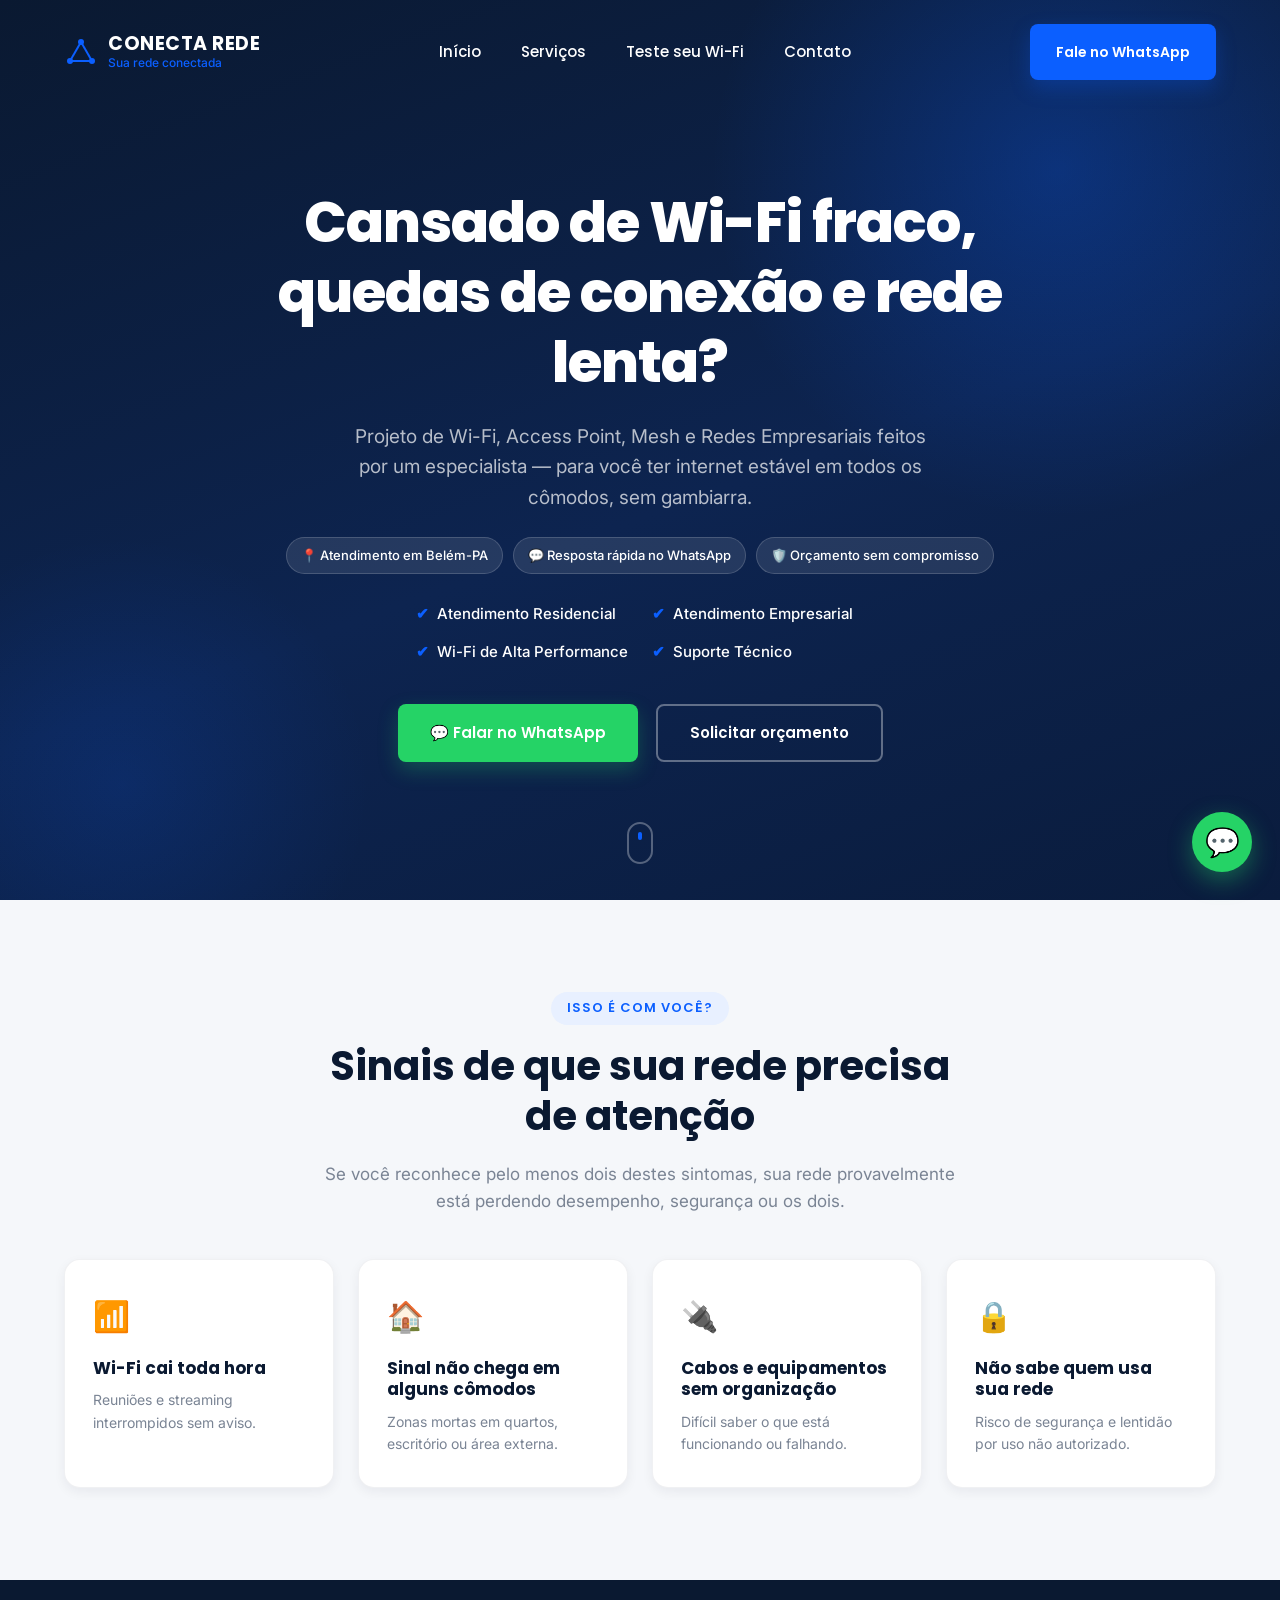
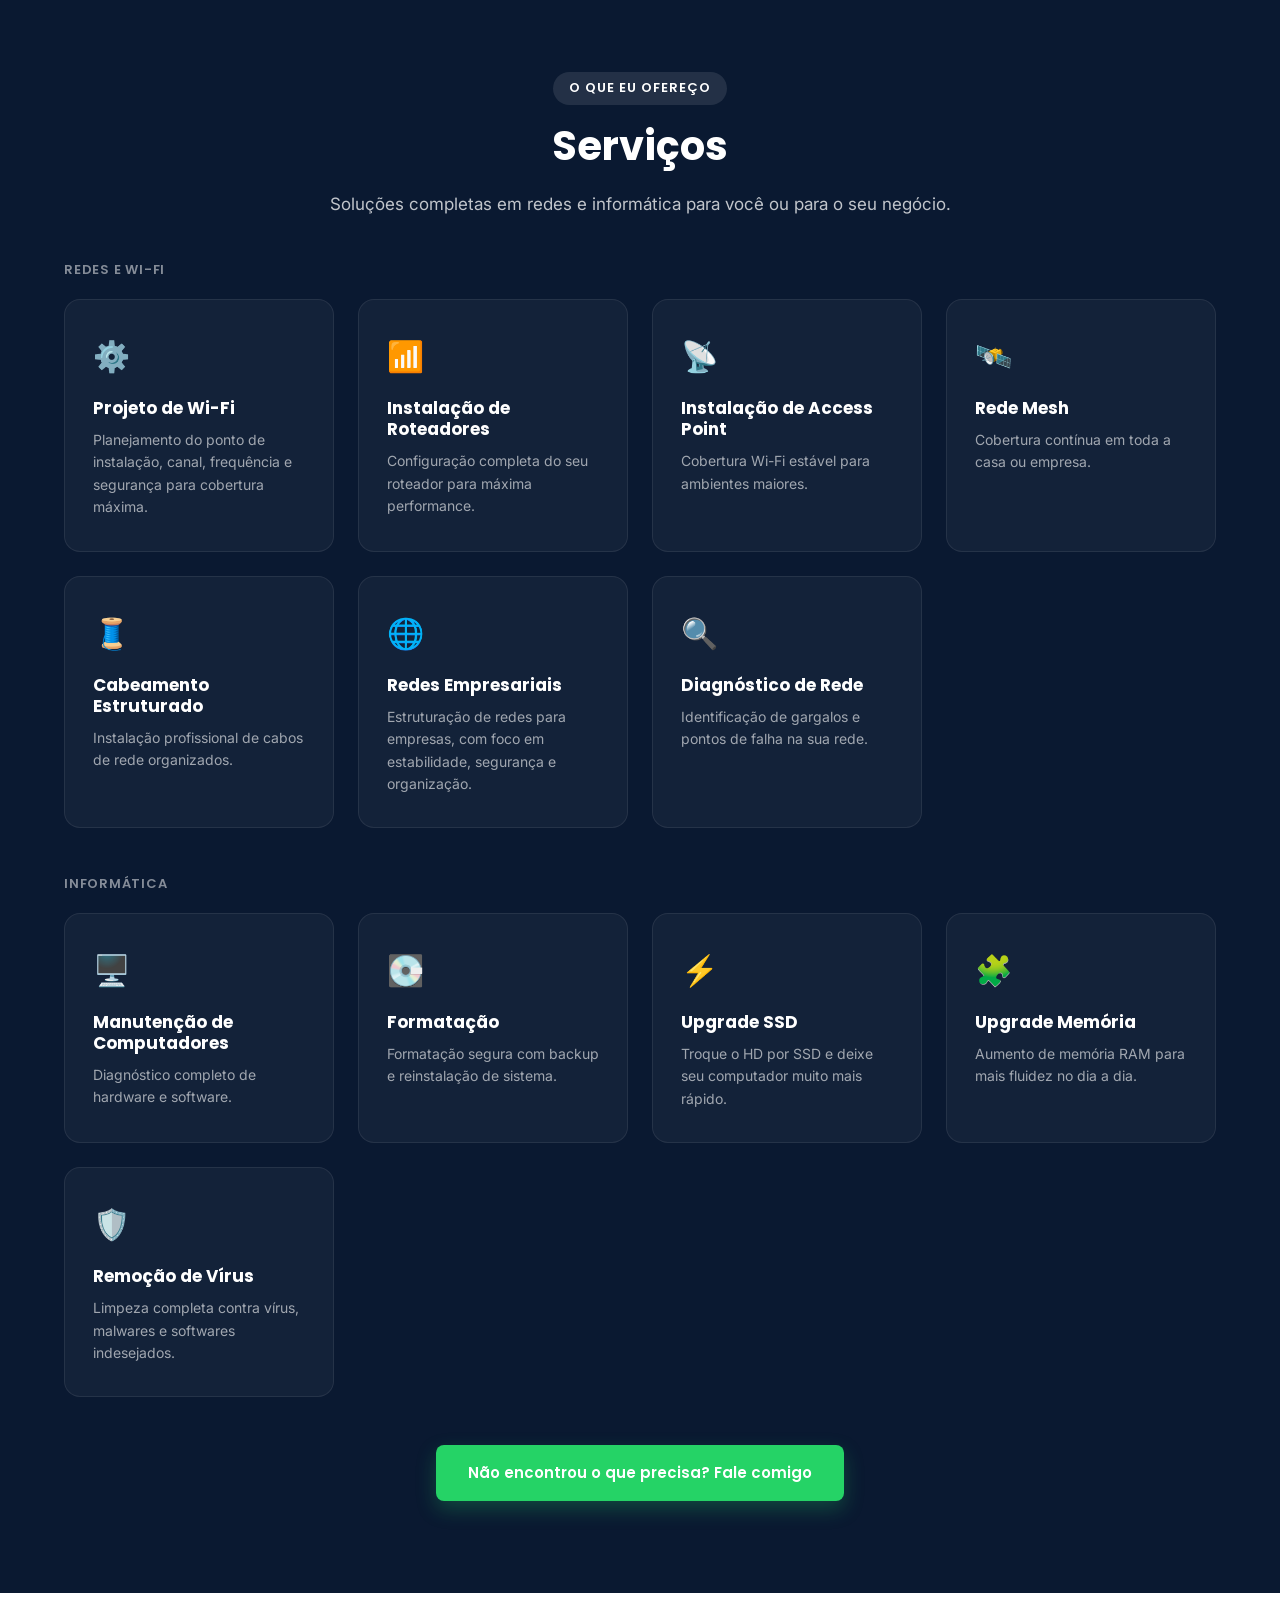
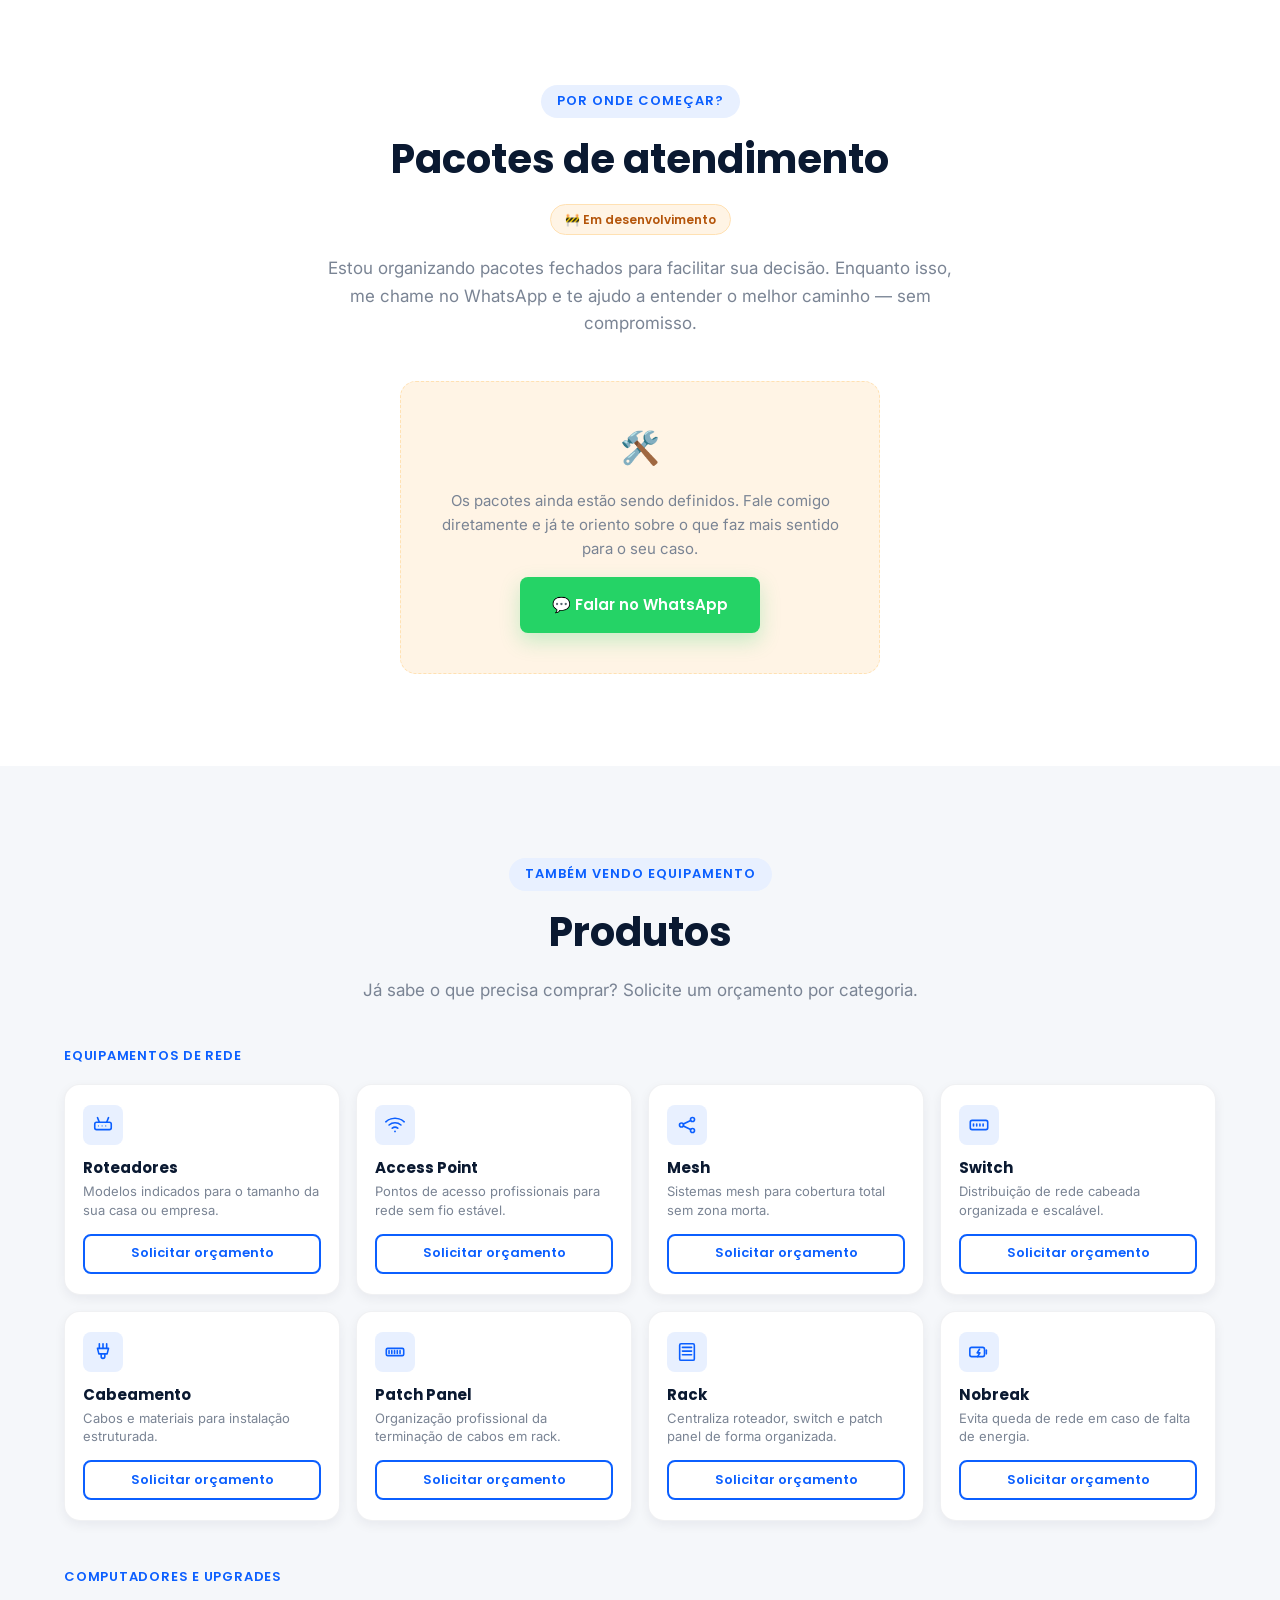
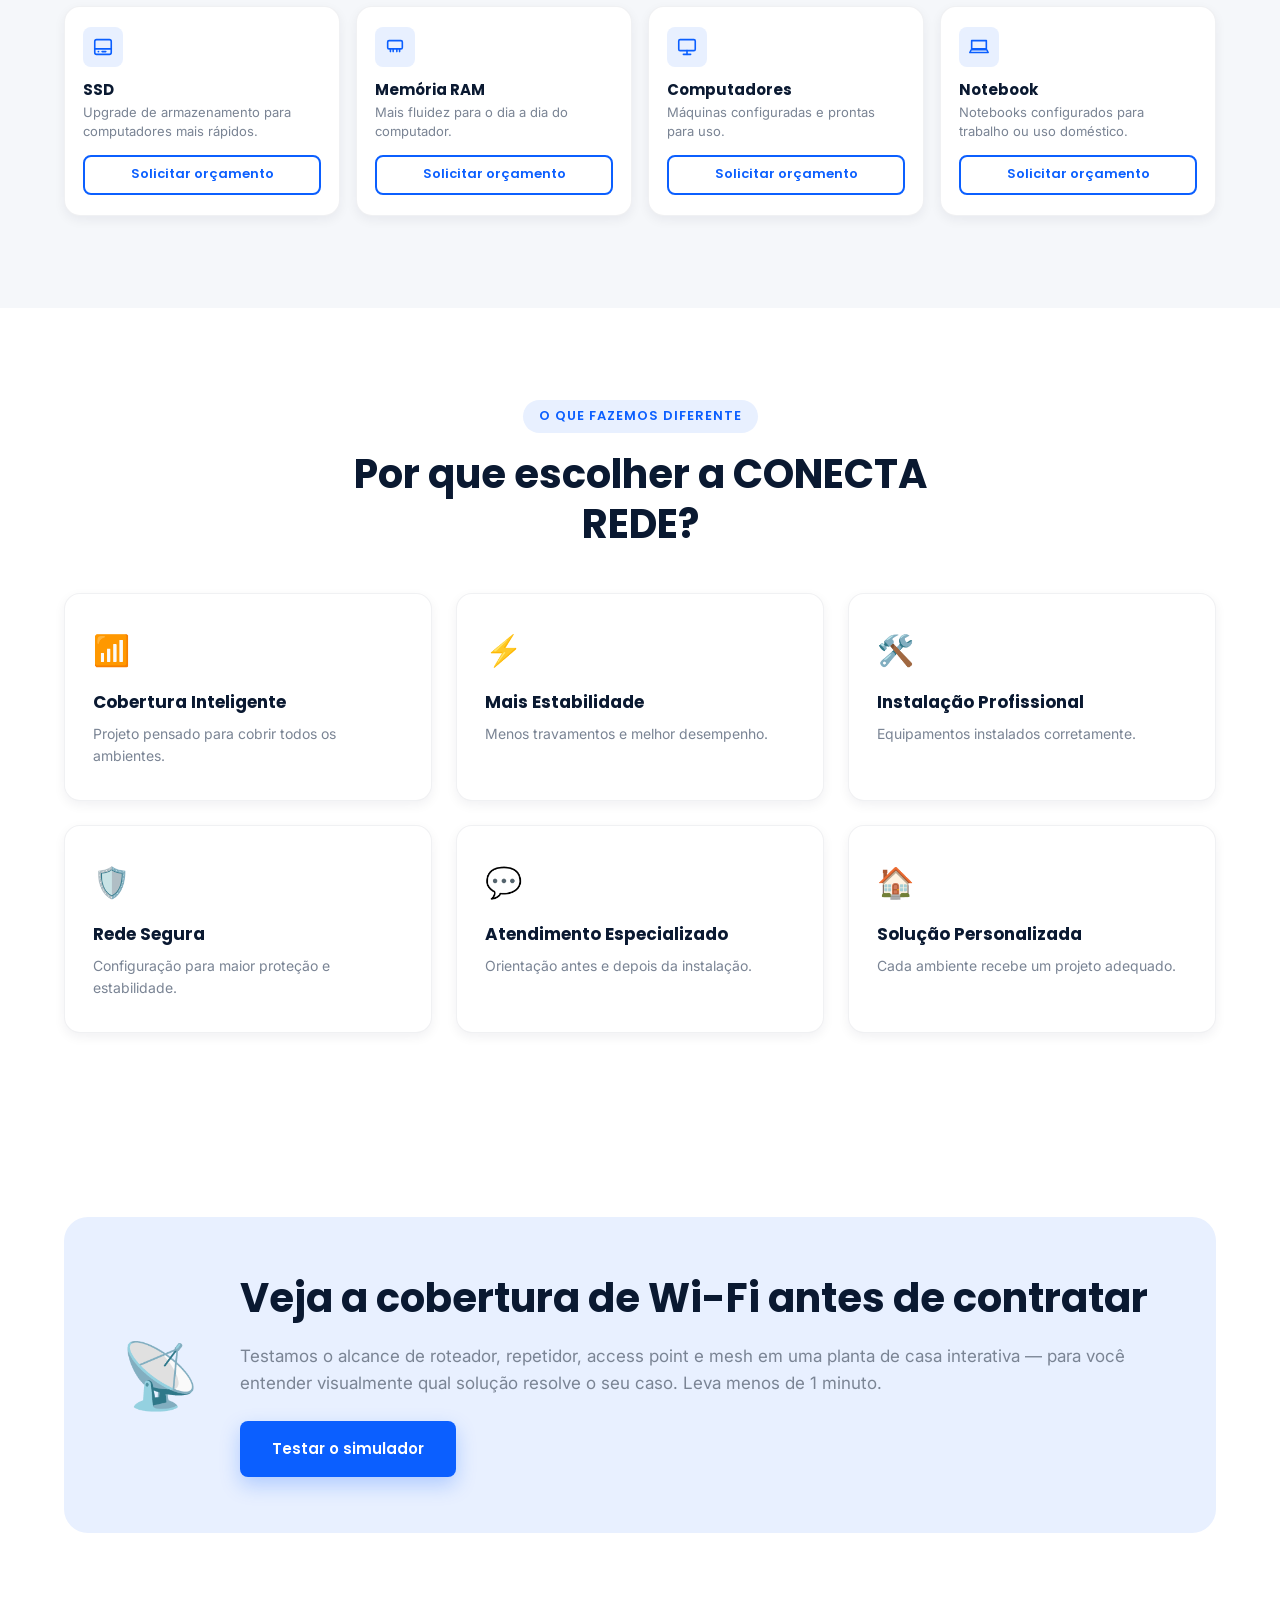
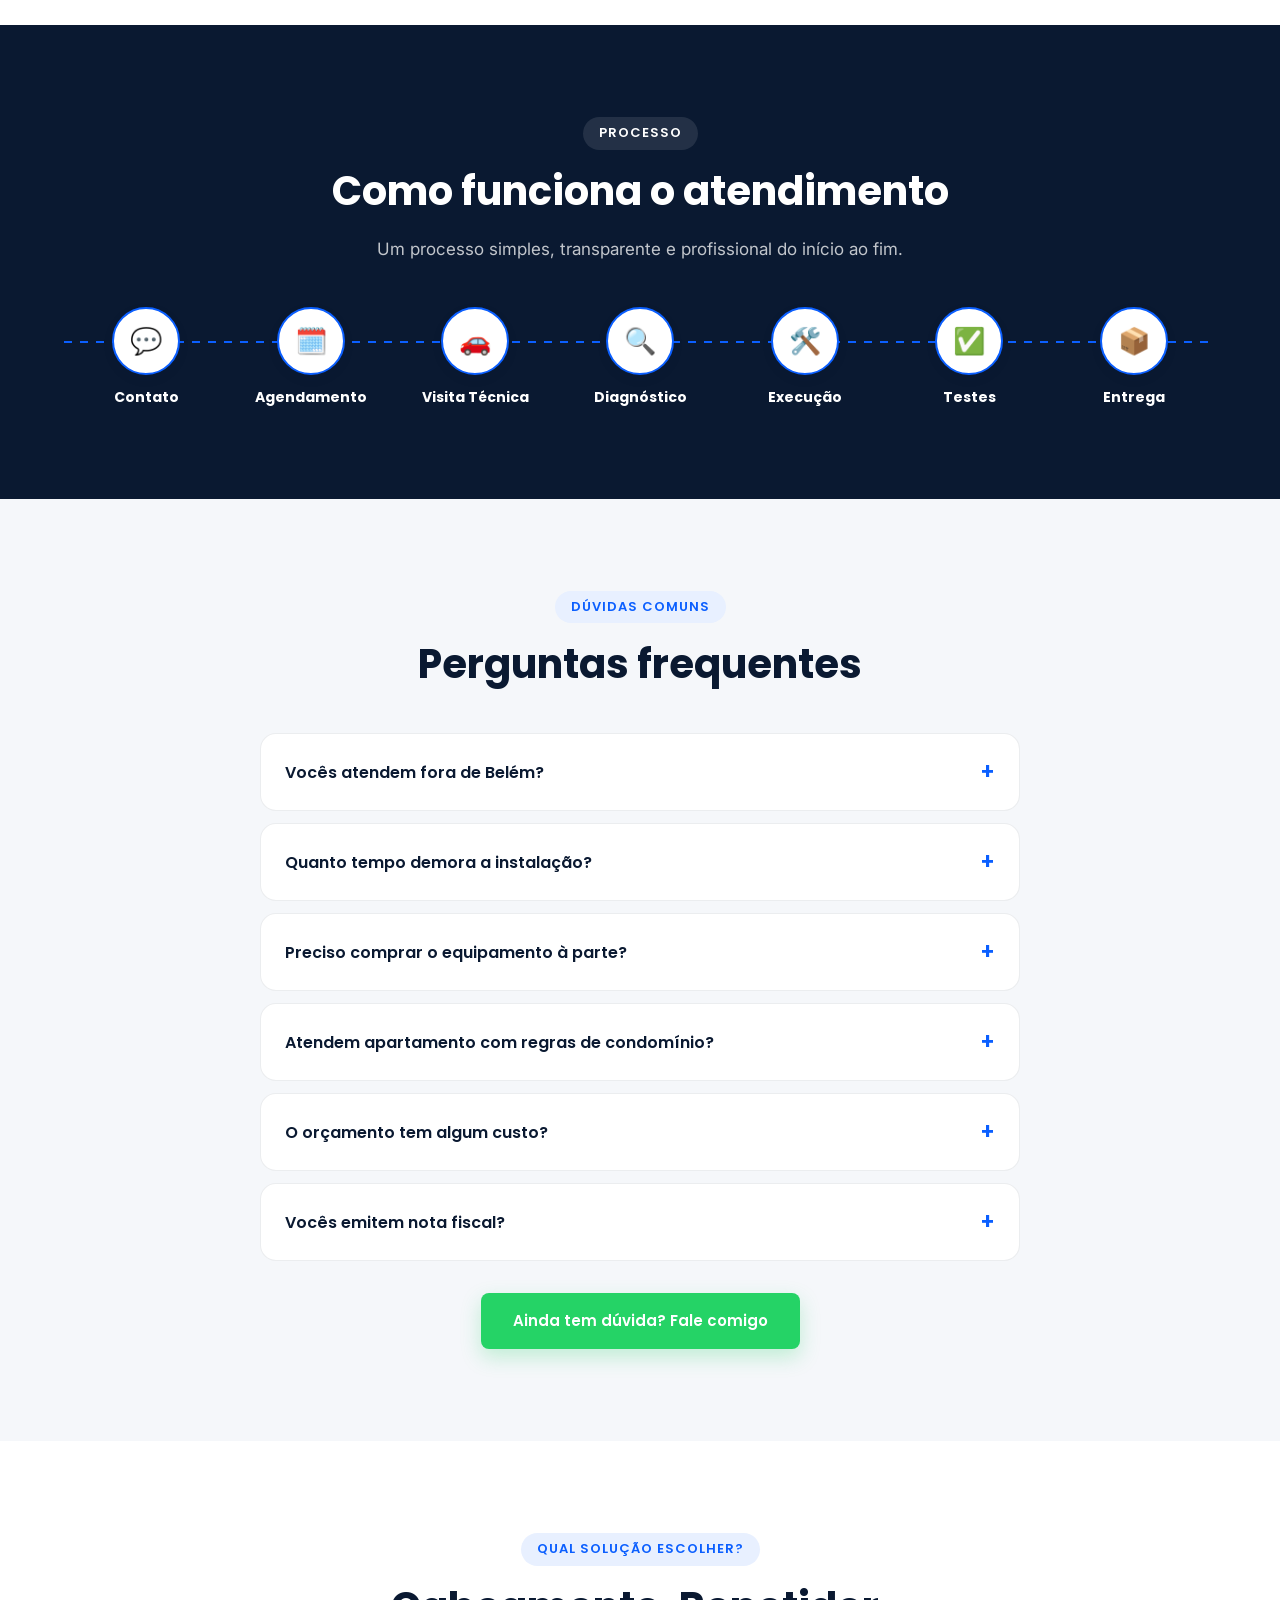
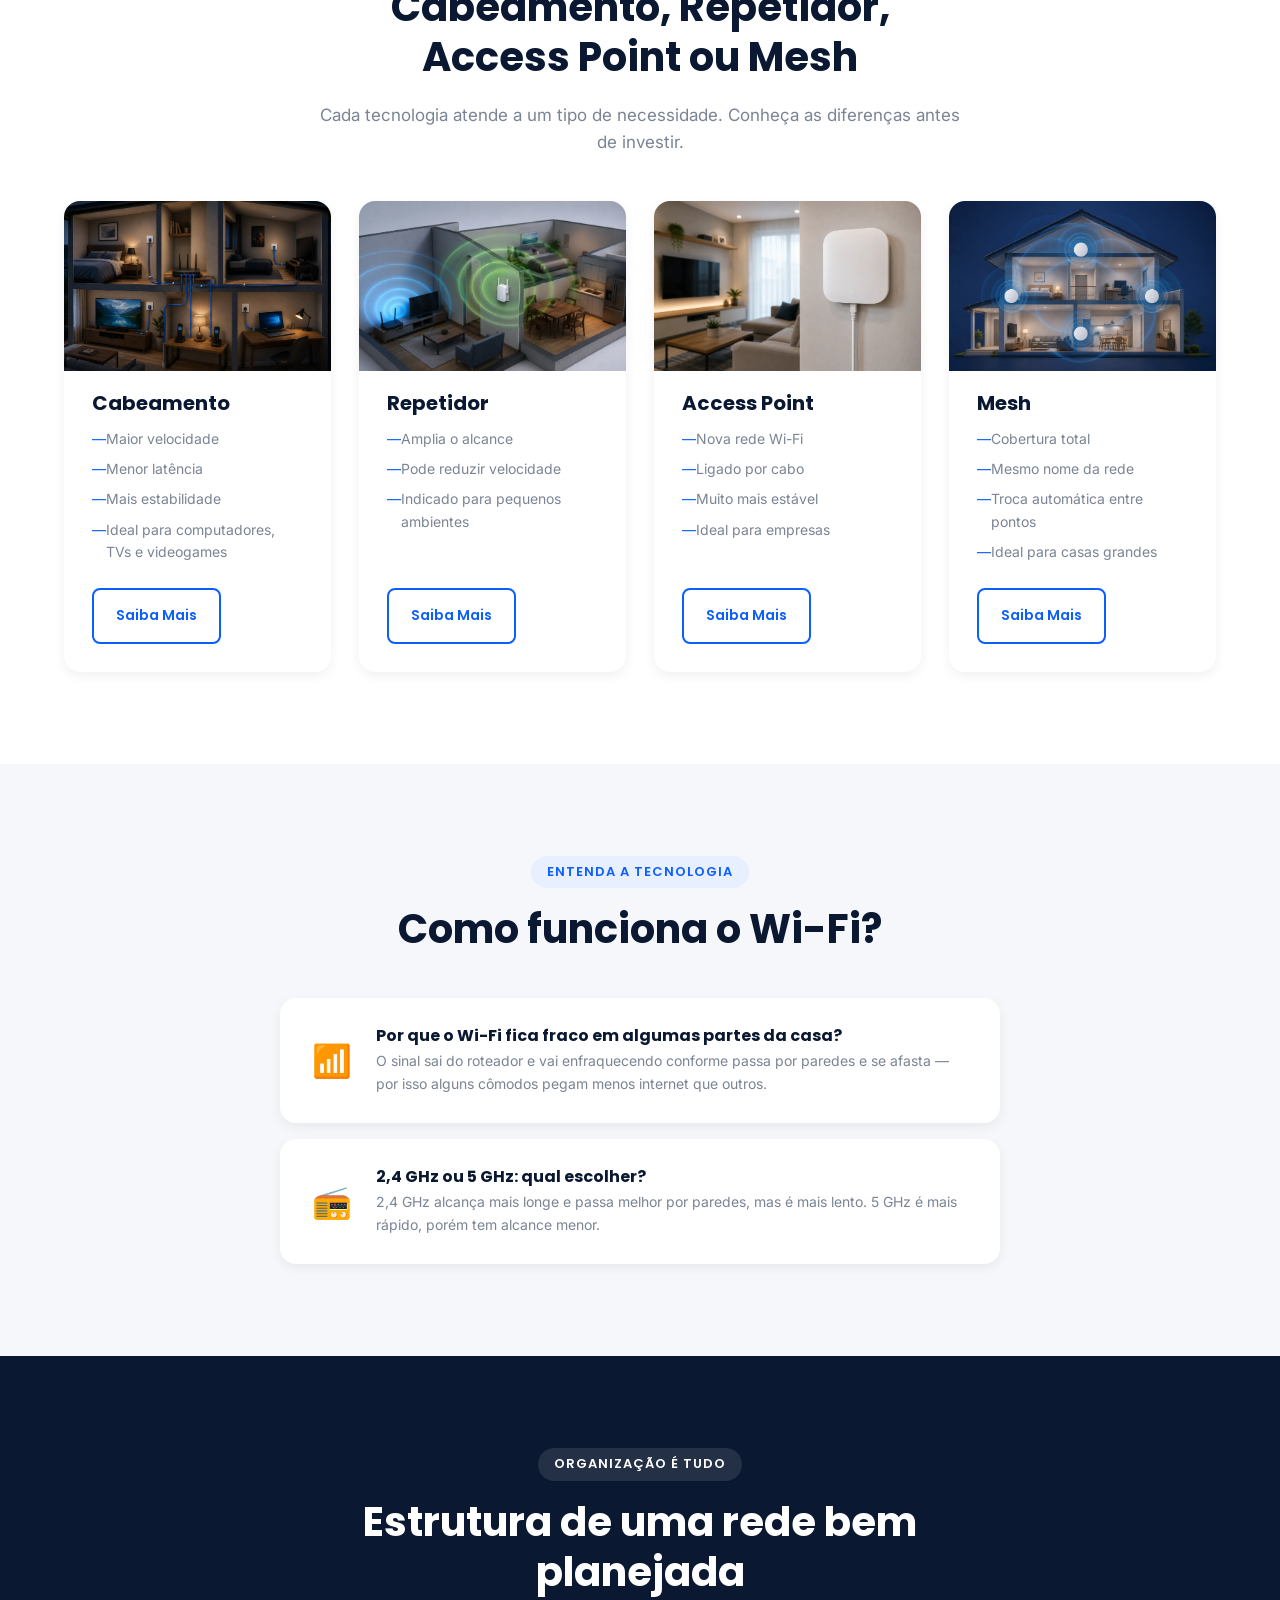
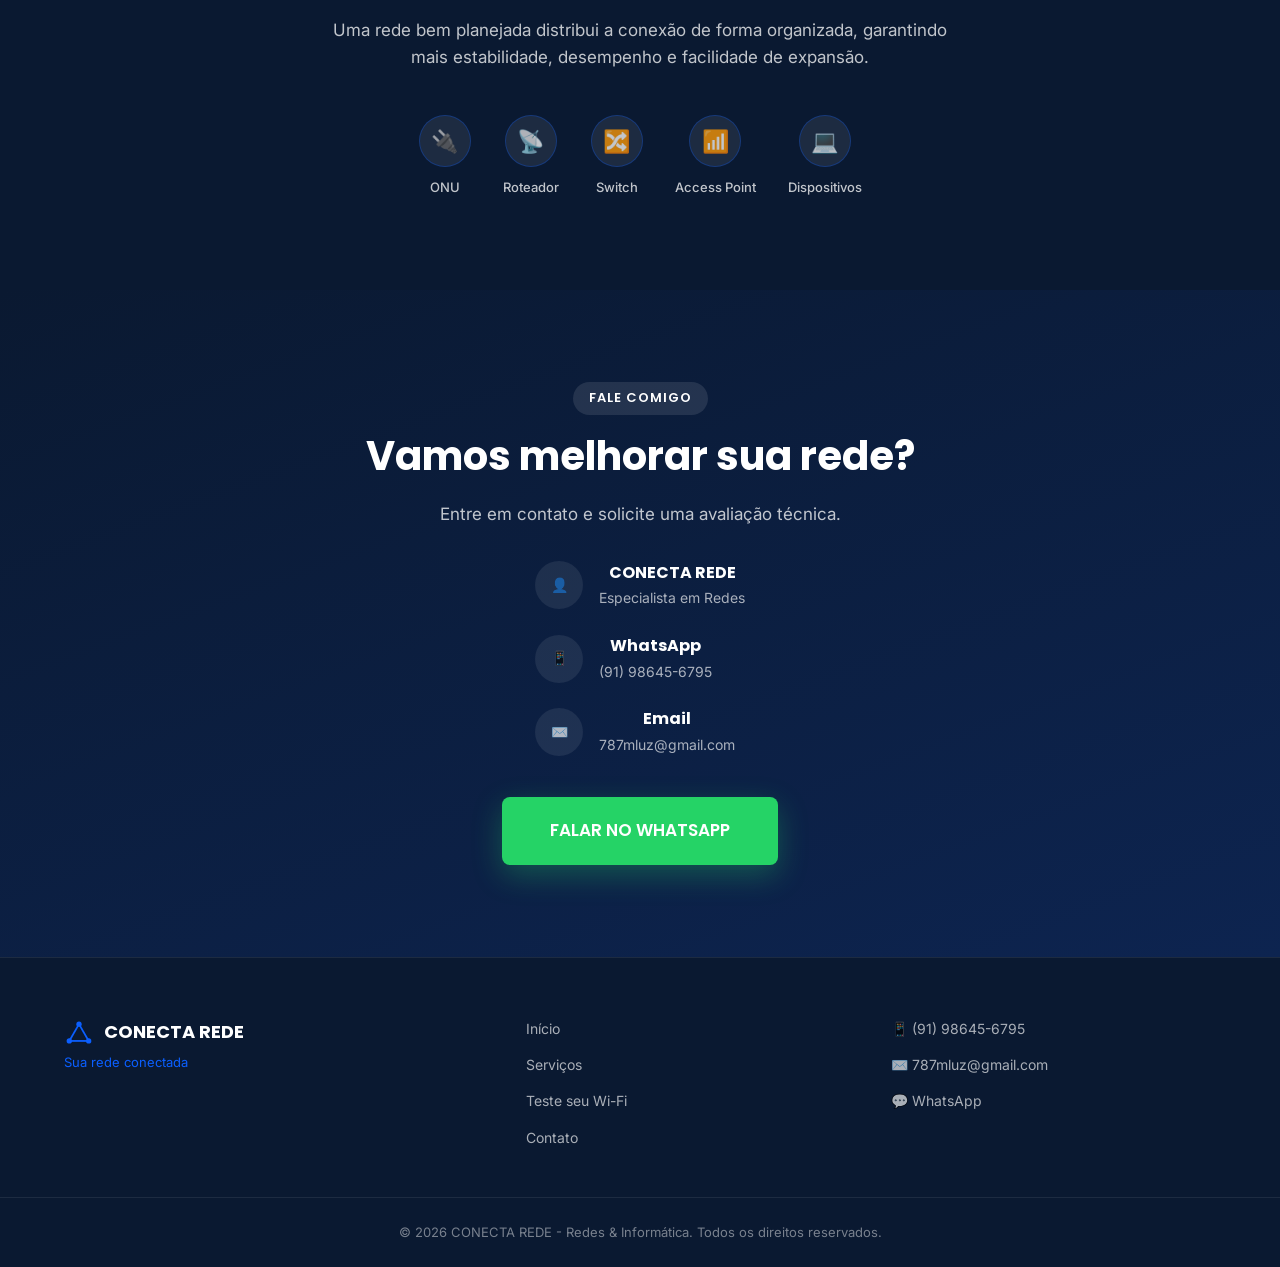
==== commit ab402992: "Renomeia a marca de CONECTA WIFI para CONECTA REDE Substitui todas as ocorrencias (titulo, meta tags" ====
--- a/index.html
+++ b/index.html
@@ -5,15 +5,15 @@
     <meta name="viewport" content="width=device-width, initial-scale=1.0">
 
     <!-- ===================== SEO BÁSICO ===================== -->
-    <title>CONECTA WIFI | Wi-Fi, Redes Empresariais e Cabeamento</title>
+    <title>CONECTA REDE | Wi-Fi, Redes Empresariais e Cabeamento</title>
     <meta name="description" content="Projeto de Wi-Fi, Access Point, Cabeamento Estruturado, Mesh e Redes Empresariais. Soluções completas em redes e informática para residências e empresas.">
     <meta name="keywords" content="projeto wi-fi, redes empresariais, redes, wi-fi, cabeamento estruturado, access point, mesh, manutenção de computadores, técnico de informática, formatação, upgrade ssd, suporte técnico">
-    <meta name="author" content="CONECTA WIFI">
+    <meta name="author" content="CONECTA REDE">
     <link rel="canonical" href="https://matheusluz.com.br/">
 
     <!-- ===================== OPEN GRAPH ===================== -->
     <meta property="og:type" content="website">
-    <meta property="og:title" content="CONECTA WIFI | Redes & Informática">
+    <meta property="og:title" content="CONECTA REDE | Redes & Informática">
     <meta property="og:description" content="Redes rápidas, estáveis e seguras. Especialista em Wi-Fi, Cabeamento Estruturado e Manutenção de Computadores.">
     <meta property="og:image" content="img/card-access-point.webp">
     <meta property="og:url" content="https://matheusluz.com.br/">
@@ -21,7 +21,7 @@
 
     <!-- ===================== TWITTER CARD ===================== -->
     <meta name="twitter:card" content="summary_large_image">
-    <meta name="twitter:title" content="CONECTA WIFI | Redes & Informática">
+    <meta name="twitter:title" content="CONECTA REDE | Redes & Informática">
     <meta name="twitter:description" content="Redes rápidas, estáveis e seguras. Especialista em Wi-Fi, Cabeamento Estruturado e Manutenção de Computadores.">
     <meta name="twitter:image" content="img/card-access-point.webp">
 
@@ -41,7 +41,7 @@
     {
         "@context": "https://schema.org",
         "@type": "LocalBusiness",
-        "name": "CONECTA WIFI - Redes & Informática",
+        "name": "CONECTA REDE - Redes & Informática",
         "image": "img/card-access-point.webp",
         "description": "Especialista em Redes de Computadores, Wi-Fi, Cabeamento Estruturado e Manutenção de Computadores.",
         "telephone": "+55-91-98645-6795",
@@ -85,8 +85,8 @@
                     <line x1="6" y1="26" x2="28" y2="26" stroke="currentColor" stroke-width="2"/>
                 </svg>
                 <span class="navbar__logo-text">
-                    <span class="navbar__logo-title">CONECTA WIFI</span>
-                    <span class="navbar__logo-subtitle">Redes &amp; Informática</span>
+                    <span class="navbar__logo-title">CONECTA REDE</span>
+                    <span class="navbar__logo-subtitle">Sua rede conectada</span>
                 </span>
             </a>
 
@@ -99,7 +99,7 @@
                 </ul>
             </nav>
 
-            <a href="https://wa.me/5591986456795?text=Ol%C3%A1%21%20Vim%20pelo%20site%20da%20CONECTA%20WIFI%20e%20gostaria%20de%20mais%20informa%C3%A7%C3%B5es." target="_blank" rel="noopener" class="btn btn--primary navbar__cta">
+            <a href="https://wa.me/5591986456795?text=Ol%C3%A1%21%20Vim%20pelo%20site%20da%20CONECTA%20REDE%20e%20gostaria%20de%20mais%20informa%C3%A7%C3%B5es." target="_blank" rel="noopener" class="btn btn--primary navbar__cta">
                 Fale no WhatsApp
             </a>
 
@@ -279,7 +279,7 @@
                     </div>
                 </div>
 
-                <a href="https://wa.me/5591986456795?text=Ol%C3%A1%21%20Vim%20pelo%20site%20da%20CONECTA%20WIFI%20e%20gostaria%20de%20mais%20informa%C3%A7%C3%B5es." target="_blank" rel="noopener" class="btn btn--whatsapp section-cta">Não encontrou o que precisa? Fale comigo</a>
+                <a href="https://wa.me/5591986456795?text=Ol%C3%A1%21%20Vim%20pelo%20site%20da%20CONECTA%20REDE%20e%20gostaria%20de%20mais%20informa%C3%A7%C3%B5es." target="_blank" rel="noopener" class="btn btn--whatsapp section-cta">Não encontrou o que precisa? Fale comigo</a>
             </div>
         </section>
 
@@ -415,7 +415,7 @@
             <div class="container">
                 <div class="section__header reveal">
                     <span class="section__tag">O que fazemos diferente</span>
-                    <h2 class="section__title">Por que escolher a CONECTA WIFI?</h2>
+                    <h2 class="section__title">Por que escolher a CONECTA REDE?</h2>
                 </div>
 
                 <div class="services-grid services-grid--3">
@@ -697,7 +697,7 @@
                         <li>
                             <span class="contact__info-icon">👤</span>
                             <div>
-                                <strong>CONECTA WIFI</strong>
+                                <strong>CONECTA REDE</strong>
                                 <span>Especialista em Redes</span>
                             </div>
                         </li>
@@ -717,7 +717,7 @@
                         </li>
                     </ul>
 
-                    <a href="https://wa.me/5591986456795?text=Ol%C3%A1%21%20Vim%20pelo%20site%20da%20CONECTA%20WIFI%20e%20gostaria%20de%20solicitar%20uma%20avalia%C3%A7%C3%A3o%20t%C3%A9cnica%20da%20minha%20rede." target="_blank" rel="noopener" class="btn btn--whatsapp-lg">
+                    <a href="https://wa.me/5591986456795?text=Ol%C3%A1%21%20Vim%20pelo%20site%20da%20CONECTA%20REDE%20e%20gostaria%20de%20solicitar%20uma%20avalia%C3%A7%C3%A3o%20t%C3%A9cnica%20da%20minha%20rede." target="_blank" rel="noopener" class="btn btn--whatsapp-lg">
                         FALAR NO WHATSAPP
                     </a>
                 </div>
@@ -739,9 +739,9 @@
                         <line x1="17" y1="7" x2="28" y2="26" stroke="currentColor" stroke-width="2"/>
                         <line x1="6" y1="26" x2="28" y2="26" stroke="currentColor" stroke-width="2"/>
                     </svg>
-                    <span class="footer__logo">CONECTA WIFI</span>
-                </div>
-                <span class="footer__logo-subtitle">Redes &amp; Informática</span>
+                    <span class="footer__logo">CONECTA REDE</span>
+                </div>
+                <span class="footer__logo-subtitle">Sua rede conectada</span>
             </div>
 
             <nav class="footer__links">
@@ -754,17 +754,17 @@
             <div class="footer__contact">
                 <a href="tel:+5591986456795">📱 (91) 98645-6795</a>
                 <a href="mailto:787mluz@gmail.com">✉️ 787mluz@gmail.com</a>
-                <a href="https://wa.me/5591986456795?text=Ol%C3%A1%21%20Vim%20pelo%20site%20da%20CONECTA%20WIFI%20e%20gostaria%20de%20mais%20informa%C3%A7%C3%B5es." target="_blank" rel="noopener">💬 WhatsApp</a>
+                <a href="https://wa.me/5591986456795?text=Ol%C3%A1%21%20Vim%20pelo%20site%20da%20CONECTA%20REDE%20e%20gostaria%20de%20mais%20informa%C3%A7%C3%B5es." target="_blank" rel="noopener">💬 WhatsApp</a>
             </div>
         </div>
 
         <div class="footer__bottom">
-            <p>&copy; <span id="current-year"></span> CONECTA WIFI - Redes &amp; Informática. Todos os direitos reservados.</p>
+            <p>&copy; <span id="current-year"></span> CONECTA REDE - Redes &amp; Informática. Todos os direitos reservados.</p>
         </div>
     </footer>
 
     <!-- ===================== BOTÃO FLUTUANTE WHATSAPP ===================== -->
-    <a href="https://wa.me/5591986456795?text=Ol%C3%A1%21%20Vim%20pelo%20site%20da%20CONECTA%20WIFI%20e%20gostaria%20de%20mais%20informa%C3%A7%C3%B5es." target="_blank" rel="noopener" class="whatsapp-float" aria-label="Falar no WhatsApp">
+    <a href="https://wa.me/5591986456795?text=Ol%C3%A1%21%20Vim%20pelo%20site%20da%20CONECTA%20REDE%20e%20gostaria%20de%20mais%20informa%C3%A7%C3%B5es." target="_blank" rel="noopener" class="whatsapp-float" aria-label="Falar no WhatsApp">
         💬
     </a>
 
